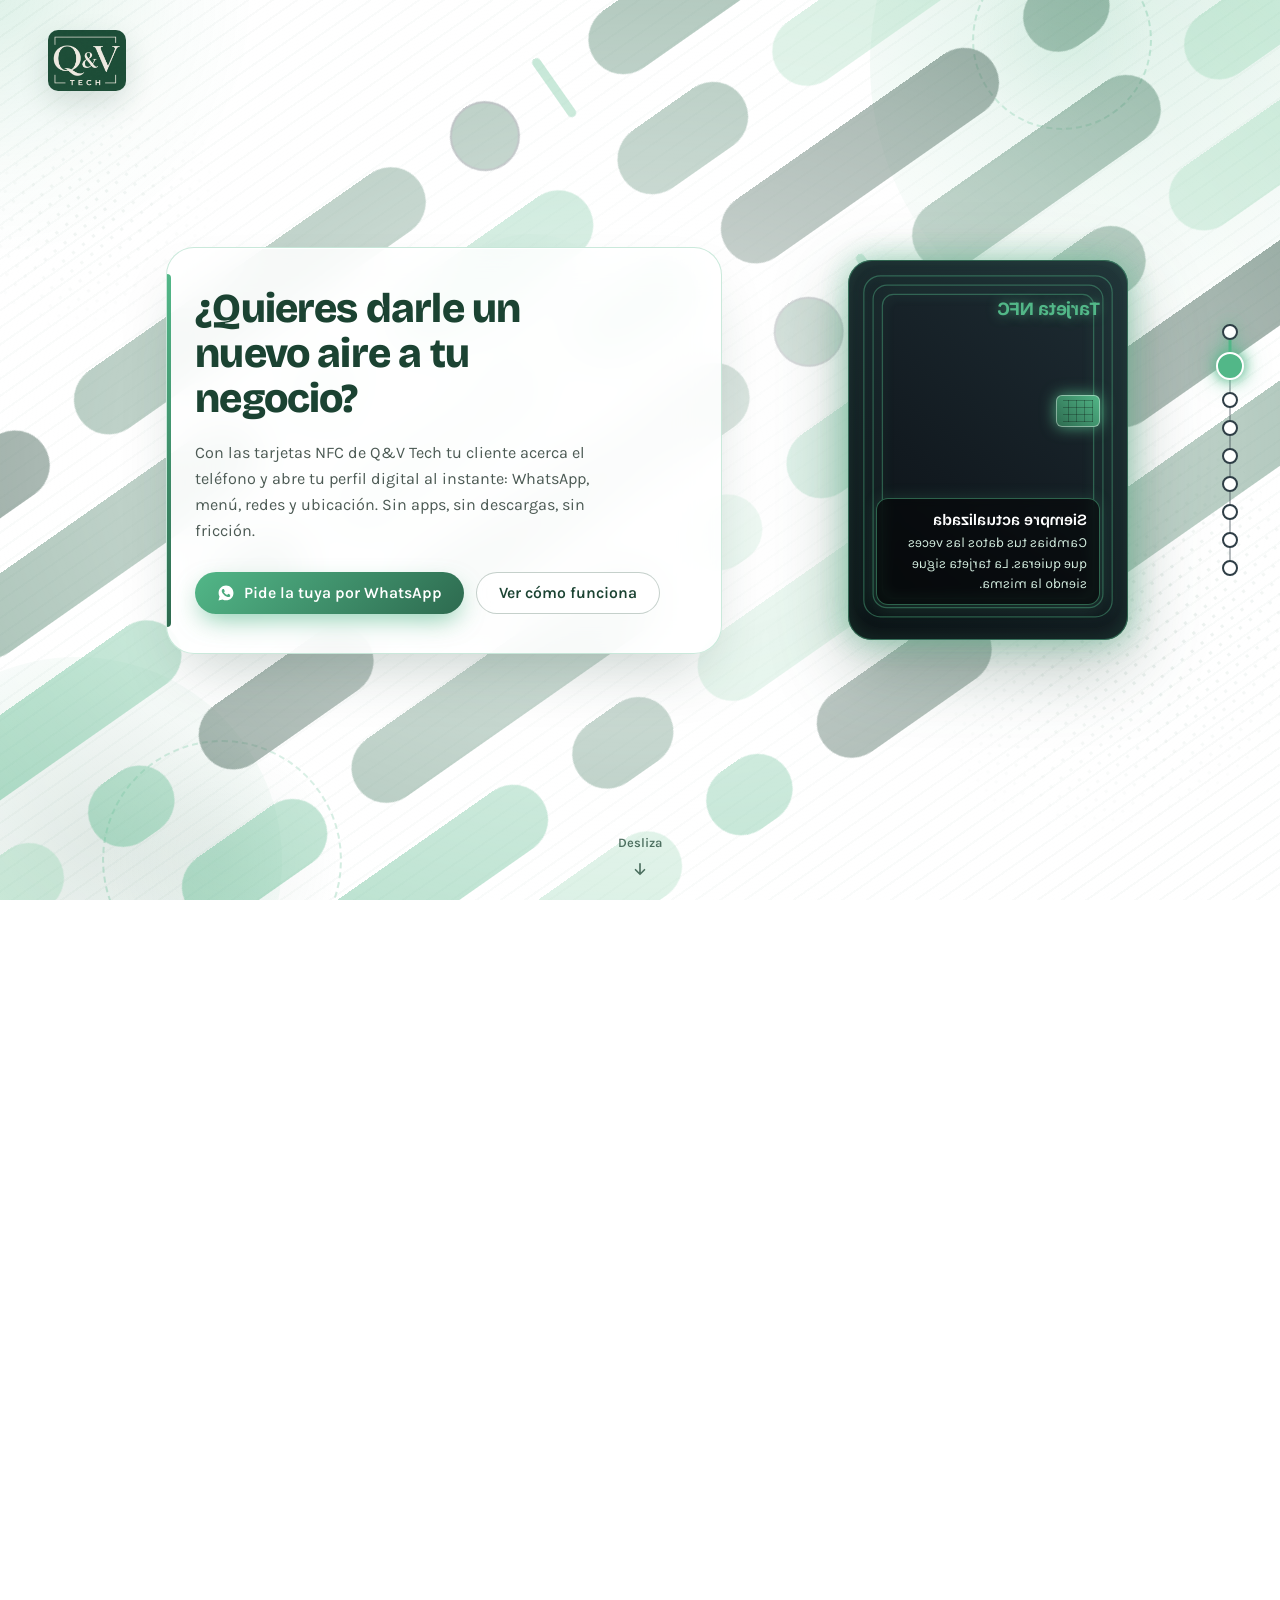
==== index.html @ 26df2a77 "Fix image source casing for social media icons" ====
<!DOCTYPE html>
<html lang="es-CL">
<head>
<meta charset="UTF-8">
<meta name="viewport" content="width=device-width, initial-scale=1, viewport-fit=cover">
<title>Q&V Tech — Tarjetas NFC para tu negocio</title>
<meta name="description" content="Tarjetas NFC inteligentes de Q&V Tech: tu cliente acerca el teléfono y abre tu perfil digital con WhatsApp, menú, redes y ubicación. Sin apps, sin reimprimir.">
<meta name="theme-color" content="#ffffff">
<link rel="icon" href="logo.jpg">
<link rel="apple-touch-icon" href="logo.jpg">
<meta property="og:type" content="website">
<meta property="og:title" content="Q&V Tech — Tarjetas NFC para tu negocio">
<meta property="og:description" content="Un toque y tu cliente ve todo tu negocio: WhatsApp, menú, redes y ubicación.">
<meta property="og:image" content="logo.jpg">
<meta property="og:locale" content="es_CL">

<link rel="preconnect" href="https://fonts.googleapis.com">
<link rel="preconnect" href="https://fonts.gstatic.com" crossorigin>
<link href="https://fonts.googleapis.com/css2?family=Bricolage+Grotesque:opsz,wght@12..96,500;12..96,600;12..96,700;12..96,800&family=Karla:wght@300;400;500;600;700&display=swap" rel="stylesheet">

<style>
:root{
  --white:#ffffff;
  --green-dark:#1b4332;
  --green-mid:#2d6a4f;
  --green-bright:#52b788;
  --green-soft:#95d5b2;
  --green-glow:rgba(82,183,136,.55);
  --slate:#2f3e46;
  --ink:#16211d;
  --muted:#4c5a54;
  --line:rgba(27,67,50,.13);

  --display:'Bricolage Grotesque', ui-sans-serif, system-ui, sans-serif;
  --body:'Karla', ui-sans-serif, system-ui, -apple-system, sans-serif;

  --ease:cubic-bezier(.65,0,.35,1);
  --dur:.9s;
}

*{margin:0;padding:0;box-sizing:border-box;}

html,body{
  height:100%;
  overflow:hidden;
  background:var(--white);
  color:var(--ink);
  font-family:var(--body);
  font-size:17px;
  line-height:1.6;
  -webkit-font-smoothing:antialiased;
  -webkit-text-size-adjust:100%;
}

h1,h2,h3{font-family:var(--display);letter-spacing:-.02em;line-height:1.1;font-weight:700;}
::selection{background:var(--green-bright);color:#fff;}
a{color:inherit;text-decoration:none;}
button{font:inherit;color:inherit;border:none;background:none;cursor:pointer;}
:focus-visible{outline:2.5px solid var(--green-bright);outline-offset:4px;border-radius:6px;}

@media (prefers-reduced-motion: reduce){
  *{animation-duration:.001ms !important;animation-iteration-count:1 !important;transition-duration:.001ms !important;}
}

/* ==========================================================
   1. FONDO CON TRAZOS DIAGONALES, ORBES Y LUZ DINÁMICA
   ========================================================== */

.bg{
  position:fixed;inset:0;z-index:0;pointer-events:none;overflow:hidden;
  background-color:#ffffff;
  background-image: repeating-linear-gradient(
    -35deg,
    transparent,
    transparent 12px,
    rgba(45,106,79,0.03) 12px,
    rgba(45,106,79,0.03) 14px
  );
}

.cursor-light {
  position: fixed;
  width: 500px;
  height: 500px;
  border-radius: 50%;
  background: radial-gradient(circle, rgba(82,183,136,0.18) 0%, rgba(82,183,136,0.03) 50%, transparent 75%);
  pointer-events: none;
  transform: translate(-50%, -50%);
  z-index: 1;
  transition: width 0.4s, height 0.4s;
  mix-blend-mode: multiply;
}

.orb{position:absolute;border-radius:50%;}
.orb-1{
  width:46vmax;height:46vmax;top:-18vmax;right:-14vmax;
  background:radial-gradient(circle at 38% 38%, rgba(82,183,136,.22), rgba(149,213,178,.08) 60%, transparent 72%);
  animation:orbFloat 26s ease-in-out infinite;
}
.orb-2{
  width:32vmax;height:32vmax;bottom:-13vmax;left:-10vmax;
  background:radial-gradient(circle at 55% 45%, rgba(45,106,79,.16), rgba(82,183,136,.06) 58%, transparent 74%);
  animation:orbFloat 34s ease-in-out infinite reverse;
}
.orb-3{
  width:15vmax;height:15vmax;top:26%;left:34%;
  background:radial-gradient(circle at 42% 40%, rgba(82,183,136,.18), transparent 70%);
  animation:orbFloat 21s ease-in-out infinite;
}
@keyframes orbFloat{
  0%,100%{transform:translate3d(0,0,0) scale(1);}
  50%{transform:translate3d(-3vmax,3vmax,0) scale(1.08);}
}

.decor-circle {
  position: absolute;
  border-radius: 50%;
  border: 2px dashed rgba(82, 183, 136, 0.3);
  pointer-events: none;
  z-index: 0;
  animation: spinSlow 40s linear infinite;
}
@keyframes spinSlow {
  from { transform: rotate(0deg); }
  to { transform: rotate(360deg); }
}
.decor-circle-top {
  width: 180px; height: 180px; top: -50px; right: 10%;
  background: radial-gradient(circle, rgba(82,183,136,0.1) 0%, transparent 70%);
}
.decor-circle-bottom {
  width: 240px; height: 240px; bottom: -80px; left: 8%;
  background: radial-gradient(circle, rgba(45,106,79,0.08) 0%, transparent 70%);
  animation-direction: reverse;
  animation-duration: 50s;
}

.halftone{
  position:absolute;
  background-image:radial-gradient(rgba(45,106,79,.25) 1.6px, transparent 1.7px);
  background-size:13px 13px;
  animation:dotDrift 18s linear infinite;
}
.ht-1{
  width:34vmax;height:30vmax;right:-4vmax;bottom:6vh;
  transform:rotate(-40deg);
  -webkit-mask-image:radial-gradient(ellipse at 60% 50%, #000 15%, transparent 68%);
  mask-image:radial-gradient(ellipse at 60% 50%, #000 15%, transparent 68%);
  opacity:.45;
}
.ht-2{
  width:22vmax;height:20vmax;left:-3vmax;top:8vh;
  transform:rotate(-40deg);
  -webkit-mask-image:radial-gradient(ellipse at 45% 50%, #000 10%, transparent 64%);
  mask-image:radial-gradient(ellipse at 45% 50%, #000 10%, transparent 64%);
  opacity:.35;
}
@keyframes dotDrift{
  0%{background-position:0 0;}
  100%{background-position:52px 52px;}
}

.streaks{
  position:absolute;
  width:260%;height:260%;
  left:-80%;top:-80%;
  transform:rotate(-35deg);
  display:flex;flex-direction:column;justify-content:center;
  gap:3.5vmax;
}
.track{display:flex;align-items:center;gap:3.5vmax;width:max-content;will-change:transform;}
.track i{
  display:block;
  height:5.5vmax;
  min-height:42px;
  border-radius:999px;
  flex:none;
}

.track i.solid{background:#52b788; opacity:0.45;}
.track i.pale{background:#2d6a4f; opacity:0.45;}
.track i.line{background:#95d5b2; opacity:0.4;}
.track i.dark{background:#1b4332; opacity:0.5;}
.track i.dot{
  height:5.5vmax;min-height:42px;
  width:5.5vmax;min-width:42px;
  border-radius:50%;
  background:#2d6a4f;
  opacity:0.45;
}

.t1{animation:slide 38s linear infinite;}
.t2{animation:slide 50s linear infinite;}
.t3{animation:slide 32s linear infinite;}
.t4{animation:slide 58s linear infinite;}
.t5{animation:slide 42s linear infinite;}
.t6{animation:slide 48s linear infinite;}
.t7{animation:slide 34s linear infinite;}
@keyframes slide{
  from{transform:translate3d(0,0,0);}
  to{transform:translate3d(-50%,0,0);}
}

.bg-veil{
  position:fixed;inset:0;z-index:0;pointer-events:none;
  background:radial-gradient(ellipse at 50% 50%, rgba(255,255,255,.7) 0%, rgba(255,255,255,.3) 60%, rgba(255,255,255,0) 100%);
}

/* ==========================================================
   2. ESTRUCTURA DE SECCIONES Y ANIMACIONES DE ENTRADA
   ========================================================== */

.sections-wrap{
  position:relative;z-index:2;width:100%;
  transition:transform var(--dur) var(--ease);
  will-change:transform;
}

.section{
  height:100vh;height:100dvh;width:100%;
  position:relative;overflow:hidden;
  display:flex;align-items:center;justify-content:center;
  background:transparent;
}

@keyframes bounceIn {
  0% { opacity: 0; transform: scale(0.3) translateY(40px); }
  55% { opacity: 1; transform: scale(1.05) translateY(-12px); }
  75% { transform: scale(0.96) translateY(6px); }
  90% { transform: scale(1.02) translateY(-3px); }
  100% { opacity: 1; transform: scale(1) translateY(0); }
}

.reveal > *{
  opacity:0;
  transform:scale(0.3) translateY(40px);
}
.section.is-active .reveal > *{
  animation: bounceIn 0.85s cubic-bezier(0.215, 0.61, 0.355, 1) forwards;
}
.section.is-active .reveal > *:nth-child(1){animation-delay:.15s;}
.section.is-active .reveal > *:nth-child(2){animation-delay:.25s;}
.section.is-active .reveal > *:nth-child(3){animation-delay:.35s;}
.section.is-active .reveal > *:nth-child(4){animation-delay:.45s;}

.stagger > *{
  opacity:0;
  transform:scale(0.3) translateY(40px);
}
.section.is-active .stagger > *{
  animation: bounceIn 0.8s cubic-bezier(0.215, 0.61, 0.355, 1) forwards;
}
.section.is-active .stagger > *:nth-child(1){animation-delay:.22s;}
.section.is-active .stagger > *:nth-child(2){animation-delay:.29s;}
.section.is-active .stagger > *:nth-child(3){animation-delay:.36s;}
.section.is-active .stagger > *:nth-child(4){animation-delay:.43s;}
.section.is-active .stagger > *:nth-child(5){animation-delay:.50s;}
.section.is-active .stagger > *:nth-child(6){animation-delay:.57s;}
.section.is-active .stagger > *:nth-child(7){animation-delay:.64s;}
.section.is-active .stagger > *:nth-child(8){animation-delay:.71s;}

@keyframes subtleBounceLoop {
  0%, 100% { transform: translateY(0); }
  50% { transform: translateY(-7px); }
}

.section.is-active .stagger > .card,
.section.is-active .stagger > .pill {
  animation: bounceIn 0.8s cubic-bezier(0.215, 0.61, 0.355, 1) forwards, subtleBounceLoop 2.5s ease-in-out infinite;
}
.section.is-active .stagger > *:nth-child(1){ animation-delay: .22s, 0.8s; }
.section.is-active .stagger > *:nth-child(2){ animation-delay: .29s, 1.0s; }
.section.is-active .stagger > *:nth-child(3){ animation-delay: .36s, 1.2s; }
.section.is-active .stagger > *:nth-child(4){ animation-delay: .43s, 1.4s; }
.section.is-active .stagger > *:nth-child(5){ animation-delay: .50s, 1.6s; }
.section.is-active .stagger > *:nth-child(6){ animation-delay: .57s, 1.8s; }

/* ==========================================================
   3. NAVEGACIÓN LATERAL (LÍNEA DE NEÓN Y DOTS)
   ========================================================== */

.dots{
  position:fixed;right:30px;top:50%;
  transform:translateY(-50%);
  z-index:80;
  display:flex;flex-direction:column;align-items:center;
  gap:12px;padding:0 6px;
}
.dots::before{
  content:'';position:absolute;top:0;bottom:0;left:50%;
  width:2px;transform:translateX(-50%);
  background:var(--slate);opacity:.35;z-index:-1;
}

.neon-line-fill {
  position: absolute;
  top: 0;
  left: 50%;
  width: 3px;
  transform: translateX(-50%);
  background: var(--green-bright);
  box-shadow: 0 0 12px var(--green-bright), 0 0 22px var(--green-bright);
  z-index: 0;
  transition: height var(--dur) cubic-bezier(0.25, 1, 0.5, 1);
  border-radius: 4px;
}

.dot{
  position:relative;
  width:16px;height:16px;border-radius:50%;
  background:#fff;border:2px solid var(--slate);
  transition:transform .35s var(--ease), border-color .35s var(--ease), background-color .35s var(--ease), width .35s var(--ease), height .35s var(--ease), box-shadow .35s var(--ease);
  z-index: 2;
}

.dot.is-current {
  width: 28px;
  height: 28px;
  background: var(--green-bright);
  border-color: #ffffff;
  box-shadow: 0 0 14px var(--green-bright), 0 0 26px var(--green-glow);
}

.dot.decor{
  cursor:default;pointer-events:none;
}
.dot.nav-dot:hover{transform:scale(1.18);border-color:var(--green-mid);}

.dot.nav-dot::after{
  content:attr(data-label);
  position:absolute;right:26px;top:50%;
  transform:translateY(-50%) translateX(6px);
  background:var(--green-dark);color:#fff;
  font-size:.76rem;font-weight:600;line-height:1;
  white-space:nowrap;padding:7px 11px;border-radius:999px;
  opacity:0;pointer-events:none;
  box-shadow: 0 8px 20px rgba(27,67,50,0.3);
  transition:opacity .25s var(--ease), transform .25s var(--ease);
}
.dot.nav-dot:hover::after,.dot.nav-dot:focus-visible::after{opacity:1;transform:translateY(-50%) translateX(0);}

@media (max-width:720px){
  .dots{right:10px;gap:9px;}
  .dot{width:16px;height:16px;}
  .dot.is-current { width: 24px; height: 24px; }
  .dot.nav-dot::after{display:none;}
}

/* ==========================================================
   4. ELEMENTO CENTRAL FLOTANTE (GENIE / WIDGET)
   ========================================================== */

.genie{
  position:fixed;
  z-index:70;
  background:#1b4332;
  display:flex;align-items:center;justify-content:center;text-align:center;
  box-shadow:0 20px 50px rgba(27,67,50,.4);
  transform-origin:center center;
  transition:
    left 0.6s cubic-bezier(0.25, 1, 0.5, 1),
    top 0.9s cubic-bezier(0.25, 1, 0.5, 1),
    bottom 0.9s cubic-bezier(0.25, 1, 0.5, 1),
    width 0.9s cubic-bezier(0.25, 1, 0.5, 1),
    height 0.9s cubic-bezier(0.25, 1, 0.5, 1),
    border-radius 0.9s cubic-bezier(0.25, 1, 0.5, 1),
    padding 0.9s cubic-bezier(0.25, 1, 0.5, 1),
    transform 0.6s cubic-bezier(0.25, 1, 0.5, 1),
    background-color .45s var(--ease),
    box-shadow .45s var(--ease);
}

.genie.is-logo {
  background: transparent !important;
  border: none !important;
  box-shadow: 0 12px 30px rgba(27,67,50,.15) !important;
  width: auto !important;
  height: auto !important;
  border-radius: 12px !important;
  padding: 0 !important;
}
.genie.is-logo img {
  width: 78px !important;
  height: auto !important;
  object-fit: contain;
  border-radius: 10px;
  display: block;
  transition: transform 0.3s cubic-bezier(0.2, 0.8, 0.2, 1);
}
.genie.is-logo:hover img {
  transform: scale(1.08) rotate(3deg);
}

.genie img{width:74%;height:74%;object-fit:contain;border-radius:14px;}
.genie-fallback{font-family:var(--display);font-weight:800;color:#fff;font-size:1.35rem;letter-spacing:.4px;}

.genie.ask{
  background:linear-gradient(135deg, #1b4332 0%, #2d6a4f 100%);
  border: 1.5px solid rgba(82, 183, 136, 0.5);
  border-radius:36px 36px 36px 10px;
  padding:18px 26px 18px 22px;
  gap:13px;
  box-shadow: 0 15px 35px rgba(27,67,50,0.35);
  left: 30px !important;
  transform: translateY(-50%) !important;
}

.genie.ask:hover {
  left: 50% !important;
  transform: translateY(-50%) translateX(-50%) !important;
}

.genie .q-mark{
  width:30px;height:30px;border-radius:50%;flex:none;
  background:var(--green-bright);color:#08301f;
  font-family:var(--display);font-weight:800;font-size:1.05rem;
  display:grid;place-items:center;line-height:1;
  box-shadow: 0 0 10px rgba(82,183,136,0.6);
}
.genie-text{
  font-family:var(--display);
  color:#ffffff;
  font-size:1.05rem;font-weight:600;line-height:1.25;
  text-align:left;
  white-space:nowrap;
  text-shadow: 0 1px 3px rgba(0,0,0,0.4);
}

/* Sección de Cierre / Contacto fija abajo al centro */
.genie.contact{
  background:linear-gradient(135deg, #1b4332 0%, #2d6a4f 100%);
  border: 1.5px solid rgba(82, 183, 136, 0.5);
  border-radius:36px;
  padding:18px 26px 18px 22px;
  gap:13px;
  box-shadow: 0 15px 35px rgba(27,67,50,0.35);
  cursor:pointer;
  left: 50% !important;
  top: auto !important;
  bottom: 46px !important;
  transform: translateX(-50%) !important;
}

.genie.contact.reveal-wa{
  background:linear-gradient(135deg, #52b788 0%, #2d6a4f 100%);
  box-shadow:0 20px 50px rgba(82,183,136,.55);
  border-radius:36px;
  left: 50% !important;
  top: auto !important;
  bottom: 46px !important;
  transform: translateX(-50%) !important;
  animation: none;
}

.genie.aladdin-travel {
  animation: genieAladdinFlight 0.9s cubic-bezier(0.25, 1, 0.5, 1) forwards !important;
}
@keyframes genieAladdinFlight {
  0%   { transform: scale(1, 1); }
  30%  { transform: scale(0.35, 2.4); border-radius: 50px; }
  70%  { transform: scale(1.6, 0.6); border-radius: 40px; }
  100% { transform: scale(1, 1); }
}

.genie-wa{
  display:flex;align-items:center;justify-content:center;gap:10px;
  color:#fff;font-weight:700;font-size:1.02rem;white-space:nowrap;
  font-family:var(--body);
  text-shadow: 0 1px 2px rgba(0,0,0,0.3);
}
.genie-wa svg{width:22px;height:22px;flex:none;animation: pulseIcon 2s infinite;}
@keyframes pulseIcon {
  0%, 100% { transform: scale(1); }
  50% { transform: scale(1.15); }
}

@media (max-width:900px){
  .genie.ask{padding:13px 18px 13px 15px;gap:9px;border-radius:26px 26px 26px 8px; left: 15px !important;}
  .genie.ask:hover { left: 50% !important; }
  .genie.contact { bottom: 24px !important; padding: 13px 18px; }
  .genie.contact.reveal-wa { bottom: 24px !important; }
  .genie .q-mark{width:24px;height:24px;font-size:.9rem;}
  .genie-text{font-size:.9rem;}
  .genie.is-logo img { width: 64px !important; }
}

/* ==========================================================
   5. SECCIÓN 0 — HERO
   ========================================================== */

.hero{
  width:100%;height:100%;
  display:grid;grid-template-columns:1.1fr .9fr;
  align-items:center;gap:3vw;
  padding:0 5vw 0 clamp(6vw,13vw,210px);
}
.slogan-box{
  position:relative;
  background:rgba(255,255,255,0.85);
  backdrop-filter:blur(20px);
  -webkit-backdrop-filter:blur(20px);
  border:1px solid rgba(82, 183, 136, 0.3);
  border-radius:28px;
  padding:clamp(1.8rem,3vw,2.8rem) clamp(1.4rem,2.2vw,2.4rem);
  box-shadow:0 30px 60px -20px rgba(27, 67, 50, 0.25), inset 0 1px 0 rgba(255, 255, 255, 0.9);
  overflow:hidden;
}
.slogan-box::before{
  content:'';position:absolute;left:0;top:26px;bottom:26px;width:4px;
  border-radius:0 4px 4px 0;
  background:linear-gradient(var(--green-bright),var(--green-mid));
}
.slogan-box h1{font-size:clamp(1.8rem,3.2vw,2.8rem);font-weight:800;color:var(--green-dark);max-width:16ch;}
.slogan-box p{margin-top:1.1rem;font-size:clamp(0.95rem,1.15vw,1.05rem);color:var(--muted);max-width:40ch;}
.hero-actions{display:flex;flex-wrap:wrap;gap:12px;margin-top:1.7rem;}

.btn{
  display:inline-flex;align-items:center;justify-content:center;gap:9px;
  padding:12px 22px;border-radius:999px;
  font-weight:600;font-size:.93rem;line-height:1;
  transition:transform .25s var(--ease), background-color .25s, color .25s, border-color .25s, box-shadow .3s;
}
.btn svg{width:18px;height:18px;flex:none;}

.btn-primary{
  background:linear-gradient(135deg, #52b788 0%, #2d6a4f 100%);
  color:#ffffff;
  box-shadow:0 10px 25px -5px rgba(82,183,136,0.65);
}
.btn-primary:hover{
  background:linear-gradient(135deg, #61c99a 0%, #3a865f 100%);
  transform:translateY(-3px) scale(1.02);
  box-shadow:0 18px 35px -5px rgba(82,183,136,0.85);
}

.btn-ghost{
  border:1.5px solid rgba(27,67,50,0.25);
  color:var(--green-dark);
  background:rgba(255,255,255,0.7);
  backdrop-filter:blur(8px);
}
.btn-ghost:hover{
  border-color:var(--green-bright);
  color:var(--green-mid);
  background:rgba(255,255,255,0.95);
  transform:translateY(-2px);
}

.hero-right{display:flex;align-items:center;justify-content:center;perspective:1500px;}

.card3d{
  position:relative;width:280px;height:380px;
  transform-style:preserve-3d;
  animation:cardSpin 15s linear infinite;
  filter: drop-shadow(0 25px 35px rgba(27,67,50,0.3));
}
.card3d:hover,.card3d:focus-within{animation-play-state:paused;}
@keyframes cardSpin{
  0%{transform:rotateY(0deg) rotateX(6deg);}
  25%{transform:rotateY(90deg) rotateX(0deg);}
  50%{transform:rotateY(180deg) rotateX(-6deg);}
  75%{transform:rotateY(270deg) rotateX(0deg);}
  100%{transform:rotateY(360deg) rotateX(6deg);}
}

.face{
  position:absolute;inset:0;border-radius:24px;
  background:linear-gradient(145deg, #1f2e35 0%, #121a20 60%, #0a0f13 100%);
  border:1.5px solid rgba(82,183,136,0.5);
  box-shadow:0 0 30px rgba(82,183,136,0.3), inset 0 0 25px rgba(82,183,136,0.2);
  padding:2rem 1.6rem;
  display:flex;flex-direction:column;justify-content:space-between;
  backface-visibility:visible !important;
  -webkit-backface-visibility:visible !important;
  overflow:hidden;
}

.face.front{transform:rotateY(0deg);}
.face.back{transform:rotateY(180deg);}

.face .coil{position:absolute;inset:0;opacity:.45;pointer-events:none;}
.face .coil rect{fill:none;stroke:var(--green-bright);stroke-width:1.3;filter: drop-shadow(0 0 6px var(--green-bright));}

.card-head{position:relative;z-index:2;display:flex;align-items:center;gap:10px;}
.card-logo{
  width:38px;height:38px;border-radius:10px;flex:none;overflow:hidden;
  background:#1d272c;border:1px solid rgba(82,183,136,.45);display:grid;place-items:center;
}
.card-logo img{width:100%;height:100%;object-fit:cover;}
.card-logo span{font-family:var(--display);font-weight:800;font-size:.7rem;color:var(--green-bright);}
.card-brand{font-family:var(--display);font-weight:700;font-size:1.1rem;color:var(--green-bright);letter-spacing:-.01em;text-shadow: 0 0 12px rgba(82,183,136,0.7);}

.chip{
  position:relative;z-index:2;width:44px;height:32px;border-radius:6px;
  background:linear-gradient(135deg,var(--green-bright),var(--green-mid));
  box-shadow:0 0 15px rgba(82,183,136,0.85), inset 0 0 0 1px rgba(255,255,255,0.4);
  margin:auto 0;
  animation: chipPulse 3s ease-in-out infinite;
}
@keyframes chipPulse {
  0%, 100% { filter: brightness(1); }
  50% { filter: brightness(1.25); box-shadow: 0 0 20px rgba(82,183,136,1), inset 0 0 0 1px rgba(255,255,255,0.6); }
}
.chip::after{
  content:'';position:absolute;inset:5px 7px;
  background:
    linear-gradient(to right, rgba(0,0,0,.25) 1px, transparent 1px) 0 0/8px 100%,
    linear-gradient(to bottom, rgba(0,0,0,.25) 1px, transparent 1px) 0 0/100% 7px;
}

.card-tap{
  position:relative;z-index:2;color:#cfe8db;font-size:.82rem;line-height:1.45;
  background:rgba(0,0,0,0.5);padding:10px 12px;border-radius:12px;
  border:1px solid rgba(82,183,136,0.5);
  box-shadow: 0 0 15px rgba(82,183,136,0.2);
  backdrop-filter: blur(5px);
}
.card-tap strong{display:block;color:#fff;font-family:var(--display);font-size:.92rem;margin-bottom:2px;font-weight:600;}

/* ==========================================================
   6. SECCIONES DE CONTENIDO
   ========================================================== */

.content{
  width:100%;max-width:1140px;
  padding:0 6vw 0 clamp(6vw,13vw,200px);
  text-align:center;
}
.content h2{
  font-size:clamp(1.5rem,2.7vw,2.3rem);
  color:var(--green-dark);font-weight:700;
  max-width:24ch;margin:0 auto .7rem;
}
.content .sub{margin:0 auto 1.8rem;max-width:52ch;color:var(--muted);font-size:.98rem;}

.grid{display:grid;grid-template-columns:repeat(auto-fit,minmax(220px,1fr));gap:1.2rem;}

.card{
  position:relative;
  background:rgba(255,255,255,0.9);
  backdrop-filter:blur(16px);
  -webkit-backdrop-filter:blur(16px);
  border:1px solid rgba(82, 183, 136, 0.15);
  border-radius:20px;
  padding:1.6rem 1.4rem;
  text-align:left;
  box-shadow:0 15px 35px -15px rgba(27, 67, 50, 0.15);
  transition:transform 0.4s cubic-bezier(0.2, 0.8, 0.2, 1), box-shadow 0.4s cubic-bezier(0.2, 0.8, 0.2, 1), border-color 0.4s;
  overflow: hidden;
}
.card::after {
  content: '';
  position: absolute;
  top: 0; left: 0; width: 100%; height: 3px;
  background: linear-gradient(90deg, transparent, var(--green-bright), transparent);
  opacity: 0;
  transition: opacity 0.3s;
}
.card:hover{
  transform:translateY(-8px) scale(1.02);
  border-color:rgba(82,183,136,0.6);
  box-shadow:0 30px 60px -20px rgba(45, 106, 79, 0.32);
}
.card:hover::after {
  opacity: 1;
}
.card h3{color:var(--green-mid);font-size:1.04rem;margin-bottom:.5rem;font-weight:600;}
.card p{font-size:.92rem;color:var(--muted);line-height:1.5;}
.card .ico{
  width:42px;height:42px;border-radius:12px;background:rgba(82,183,136,0.15);
  display:grid;place-items:center;margin-bottom:.9rem;
  transition: background 0.3s, transform 0.3s;
}
.card:hover .ico {
  background: var(--green-bright);
  transform: scale(1.1) rotate(5deg);
}
.card:hover .ico svg {
  stroke: #fff;
}
.card .ico svg{width:20px;height:20px;stroke:var(--green-mid);fill:none;stroke-width:2;stroke-linecap:round;stroke-linejoin:round;transition: stroke 0.3s;}

.pills{
  display:flex;flex-wrap:wrap;justify-content:flex-start;gap:.65rem;max-width:960px;margin:0 auto;
}
.pill{
  display:flex;align-items:center;gap:.55rem;
  background:rgba(255,255,255,0.95);
  border:1px solid rgba(82, 183, 136, 0.25);
  border-radius:999px;
  padding:.55rem 1.1rem;
  font-size:.88rem;font-weight:600;color:var(--green-dark);
  box-shadow:0 8px 20px -10px rgba(27, 67, 50, 0.15);
  transition:all 0.35s cubic-bezier(0.2, 0.8, 0.2, 1);
}
.pill:hover{
  background: var(--green-dark);
  color: #ffffff;
  border-color: var(--green-dark);
  transform: translateY(-4px) scale(1.06);
  box-shadow: 0 12px 25px -8px rgba(27,67,50,0.4);
}
.pill:hover .pill-icon-wrap {
  background: rgba(255, 255, 255, 0.25);
}

.pill-icon-wrap {
  width: 24px;
  height: 24px;
  border-radius: 50%;
  background: rgba(82, 183, 136, 0.15);
  display: flex;
  align-items: center;
  justify-content: center;
  flex: none;
  overflow: hidden;
  transition: background 0.3s ease;
}
.pill-icon-wrap img {
  width: 14px;
  height: 14px;
  object-fit: contain;
}
.pill-icon-wrap img:not([src]), .pill-icon-wrap img[src=""] {
  display: none;
}
.pill-fallback-dot {
  width: 8px;
  height: 8px;
  border-radius: 50%;
  background: var(--green-mid);
  display: none;
}
.pill-icon-wrap img:not([src]) ~ .pill-fallback-dot,
.pill-icon-wrap img[src=""] ~ .pill-fallback-dot {
  display: block;
}

/* ==========================================================
   7. SECCIÓN DE CIERRE
   ========================================================== */

.closing{
  width:100%;height:100%;
  display:flex;flex-direction:column;align-items:center;justify-content:center;
  text-align:center;padding:0 8vw;
}
.closing h2{color:var(--green-dark);font-size:clamp(1.7rem,3.4vw,2.8rem);font-weight:800;max-width:19ch;line-height:1.18;}
.closing p{margin-top:1.1rem;color:var(--muted);max-width:44ch;}
.closing .hero-actions{justify-content:center;margin-top:1.9rem;}
.closing small{display:block;margin-top:1.5rem;color:#7d8d86;font-size:.82rem;}

.scroll-hint{
  position:fixed;left:50%;bottom:22px;transform:translateX(-50%);
  z-index:60;display:flex;flex-direction:column;align-items:center;gap:6px;
  color:var(--green-dark);font-size:.76rem;font-weight:600;
  opacity:.75;transition:opacity .4s var(--ease);pointer-events:none;
}
.scroll-hint.hide{opacity:0;}
.scroll-hint svg{width:18px;height:18px;animation:hintBounce 1.9s ease-in-out infinite;}
@keyframes hintBounce{0%,100%{transform:translateY(0);}50%{transform:translateY(6px);}}
@media (max-width:720px){.scroll-hint{bottom:14px;font-size:.72rem;}}

/* ==========================================================
   8. ADAPTACIÓN RESPONSIVE PARA TELÉFONOS (MÓVIL)
   ========================================================== */
@media (max-width: 980px) {
  html, body {
    height: auto !important;
    overflow-y: auto !important;
    overflow-x: hidden !important;
    scroll-behavior: smooth;
  }
  .sections-wrap {
    transform: none !important;
    display: flex;
    flex-direction: column;
    gap: 40px;
    padding: 20px 16px;
  }
  .section {
    height: auto !important;
    min-height: auto !important;
    padding: 20px 0;
    overflow: visible !important;
  }
  .reveal > *, .stagger > * {
    opacity: 1 !important;
    transform: none !important;
  }
  .hero {
    grid-template-columns: 1fr;
    gap: 2rem;
    padding: 10px 0;
    height: auto;
  }
  .hero-right {
    order: -1;
    margin-bottom: 10px;
  }
  .card3d {
    width: 220px;
    height: 300px;
    margin: 0 auto;
  }
  .dots, .scroll-hint, .cursor-light {
    display: none !important;
  }
  .genie {
    position: static !important;
    margin: 20px auto 0 !important;
    transform: none !important;
    width: 100% !important;
    max-width: 320px;
    border-radius: 20px !important;
    padding: 16px !important;
    box-shadow: 0 10px 25px rgba(27,67,50,0.15) !important;
  }
  .genie.is-logo {
    display: flex !important;
    justify-content: center;
    background: rgba(255,255,255,0.85) !important;
    border: 1.5px solid rgba(82,183,136,0.3) !important;
  }
  .genie.is-logo img {
    width: 50px !important;
  }
  .content {
    padding: 0 !important;
    height: auto;
  }
  .closing {
    padding: 20px 0;
    height: auto;
  }
}
</style>
</head>
<body>

<div class="bg" aria-hidden="true">
  <div class="cursor-light" id="cursorLight"></div>
  <span class="orb orb-1"></span>
  <span class="orb orb-2"></span>
  <span class="orb orb-3"></span>
  <span class="decor-circle decor-circle-top"></span>
  <span class="decor-circle decor-circle-bottom"></span>
  <span class="halftone ht-1"></span>
  <span class="halftone ht-2"></span>
  <div class="streaks" id="streaks"></div>
</div>
<div class="bg-veil" aria-hidden="true"></div>

<!-- Barra de navegación lateral -->
<nav class="dots" id="dots" aria-label="Navegación entre secciones">
  <div class="neon-line-fill" id="neonLineFill" aria-hidden="true"></div>
  <div class="dot decor" aria-hidden="true"></div>
  <button class="dot nav-dot" data-index="0" data-label="Inicio" aria-label="Ir a Inicio"></button>
  <button class="dot nav-dot" data-index="1" data-label="¿Por qué pasarme a NFC?" aria-label="Ir a ¿Por qué pasarme a NFC?"></button>
  <button class="dot nav-dot" data-index="2" data-label="¿Cómo funciona?" aria-label="Ir a ¿Cómo funciona?"></button>
  <button class="dot nav-dot" data-index="3" data-label="¿Qué incluye mi perfil?" aria-label="Ir a ¿Qué incluye mi perfil?"></button>
  <button class="dot nav-dot" data-index="4" data-label="Tus canales" aria-label="Ir a Tus canales"></button>
  <button class="dot nav-dot" data-index="5" data-label="Preguntas frecuentes" aria-label="Ir a Preguntas frecuentes"></button>
  <button class="dot nav-dot" data-index="6" data-label="Contáctanos" aria-label="Ir a Contáctanos"></button>
  <div class="dot decor" aria-hidden="true"></div>
</nav>

<!-- Elemento central / Widget interactivo -->
<div class="genie is-logo" id="genie" aria-live="polite">
  <img src="logo.jpg" alt="Q&V Tech" onerror="this.replaceWith(Object.assign(document.createElement('span'),{textContent:'Q&V',className:'genie-fallback'}))">
</div>

<div class="sections-wrap" id="wrap">

  <!-- ============ PUNTO 0 · INICIO ============ -->
  <section class="section is-active" id="sec-0">
    <div class="hero">
      <div class="reveal">
        <div class="slogan-box">
          <h1>¿Quieres darle un nuevo aire a tu negocio?</h1>
          <p>Con las tarjetas NFC de Q&amp;V Tech tu cliente acerca el teléfono y abre tu perfil digital al instante: WhatsApp, menú, redes y ubicación. Sin apps, sin descargas, sin fricción.</p>
          <div class="hero-actions">
            <a class="btn btn-primary" href="https://wa.me/56965282117?text=Hola%20Q%26V%20Tech%2C%20quiero%20una%20tarjeta%20NFC%20para%20mi%20negocio" target="_blank" rel="noopener">
              <svg viewBox="0 0 24 24" fill="currentColor" aria-hidden="true"><path d="M12.04 2C6.58 2 2.13 6.45 2.13 11.91c0 1.75.46 3.39 1.26 4.82L2 22l5.42-1.36a9.9 9.9 0 0 0 4.62 1.14h.01c5.46 0 9.9-4.45 9.9-9.9C21.95 6.45 17.5 2 12.04 2Zm5.8 14.02c-.24.68-1.4 1.3-1.94 1.38-.5.08-1.12.11-1.8-.11-.42-.13-.95-.3-1.64-.6-2.9-1.25-4.8-4.17-4.94-4.37-.14-.2-1.18-1.57-1.18-3 0-1.42.75-2.12 1.02-2.41.27-.29.58-.36.78-.36h.56c.18 0 .42-.07.65.5.24.58.82 2 .89 2.15.07.14.11.31.02.5-.09.19-.14.31-.28.47-.14.16-.29.36-.42.48-.14.13-.28.28-.12.55.16.27.71 1.18 1.53 1.91 1.05.94 1.94 1.24 2.21 1.38.27.14.43.11.59-.07.16-.18.68-.79.86-1.06.18-.27.36-.22.6-.13.24.09 1.53.72 1.79.85.26.13.43.19.5.3.07.11.07.63-.17 1.3Z"/></svg>
              Pide la tuya por WhatsApp
            </a>
            <button class="btn btn-ghost" data-goto="2" id="btnHowItWorks">Ver cómo funciona</button>
          </div>
        </div>
      </div>

      <div class="hero-right">
        <div class="card3d" tabindex="0" aria-label="Tarjeta NFC de Q&amp;V Tech">
          <div class="face front">
            <svg class="coil" viewBox="0 0 300 400" aria-hidden="true">
              <rect x="16" y="16" width="268" height="368" rx="18"/>
              <rect x="26" y="26" width="248" height="348" rx="15"/>
              <rect x="36" y="36" width="228" height="328" rx="12"/>
            </svg>
            <div class="card-head">
              <span class="card-brand">Q&amp;V Tech</span>
            </div>
            <div class="chip"></div>
            <div class="card-tap">
              <strong>Un toque y listo</strong>
              Acerca tu teléfono para ver el perfil digital del negocio.
            </div>
          </div>
          <div class="face back">
            <svg class="coil" viewBox="0 0 300 400" aria-hidden="true">
              <rect x="16" y="16" width="268" height="368" rx="18"/>
              <rect x="26" y="26" width="248" height="348" rx="15"/>
              <rect x="36" y="36" width="228" height="328" rx="12"/>
            </svg>
            <div class="card-head"><span class="card-brand">Tarjeta NFC</span></div>
            <div class="chip"></div>
            <div class="card-tap">
              <strong>Siempre actualizada</strong>
              Cambias tus datos las veces que quieras. La tarjeta sigue siendo la misma.
            </div>
          </div>
        </div>
      </div>
    </div>
  </section>

  <!-- ============ PUNTO 1 · ¿Por qué pasarme a NFC? ============ -->
  <section class="section" id="sec-1">
    <div class="content">
      <div class="reveal">
        <h1 style="color: var(--green-dark);">Porque te diferencia del resto, optimiza la distribución de tu información y minimiza la dependencia de medios de impresión.</h1>
        <p class="sub">El mismo gesto de siempre, con un resultado distinto.</p>
      </div>
      <div class="grid stagger">
        <div class="card">
          <span class="ico"><svg viewBox="0 0 24 24"><path d="m12 3 2.5 5.6 6.1.7-4.5 4.1 1.2 6-5.3-3-5.3 3 1.2-6L3.4 9.3l6.1-.7L12 3Z"/></svg></span>
          <h3>Impacto inmediato</h3>
          <p>Te diferencias de la competencia desde el primer contacto con tu cliente.</p>
        </div>
        <div class="card">
          <span class="ico"><svg viewBox="0 0 24 24"><path d="M20 6 9 17l-5-5"/></svg></span>
          <h3>Cero errores al compartir datos</h3>
          <p>Tu información llega completa y correcta, sin números mal copiados ni nombres mal escritos.</p>
        </div>
        <div class="card">
          <span class="ico"><svg viewBox="0 0 24 24"><path d="M3 6h18"/><path d="M8 6V4h8v2"/><path d="M6 6l1 14h10l1-14"/></svg></span>
          <h3>Menos papel</h3>
          <p>Reemplaza las tarjetas tradicionales por una solución reutilizable que no se moja ni se dobla.</p>
        </div>
      </div>
    </div>
  </section>

  <!-- ============ PUNTO 2 · ¿Cómo funciona? ============ -->
  <section class="section" id="sec-2">
    <div class="content">
      <div class="reveal">
        <h2>Tu cliente acerca el teléfono y su perfil se abre solo.</h2>
        <p class="sub">Tres segundos entre tu tarjeta y su pantalla. Sin instalar nada.</p>
      </div>
      <div class="grid stagger">
        <div class="card">
          <span class="ico"><svg viewBox="0 0 24 24"><rect x="6" y="2" width="12" height="20" rx="3"/><path d="M11 18h2"/></svg></span>
          <h3>Acerca el celular</h3>
          <p>Tu cliente solo toca la tarjeta NFC con su teléfono. No descarga ninguna aplicación ni escribe direcciones.</p>
        </div>
        <div class="card">
          <span class="ico"><svg viewBox="0 0 24 24"><path d="M13 2 4.5 13H11l-1 9 8.5-11H12l1-9Z"/></svg></span>
          <h3>Se abre tu perfil al instante</h3>
          <p>Aparece un aviso en pantalla y, al tocarlo, se abre el perfil digital de tu negocio listo para explorar.</p>
        </div>
        <div class="card">
          <span class="ico"><svg viewBox="0 0 24 24"><path d="M3 17l5-5 4 3 8-8"/><path d="M15 7h5v5"/></svg></span>
          <h3>Beneficio directo</h3>
          <p>Generas contactos sin fricción y actualizas tu información cuando quieras, sin papel ni reimpresiones.</p>
        </div>
      </div>
    </div>
  </section>

  <!-- ============ PUNTO 3 · ¿Qué incluye mi perfil? ============ -->
  <section class="section" id="sec-3">
    <div class="content">
      <div class="reveal">
        <h2>Tu identidad, tus enlaces y todo lo que quieras mostrar.</h2>
        <p class="sub">No es una plantilla genérica: lo armamos con lo que de verdad usas.</p>
      </div>
      <div class="grid stagger">
        <div class="card">
          <span class="ico"><svg viewBox="0 0 24 24"><circle cx="12" cy="12" r="9"/><path d="M12 7v10M7 12h10"/></svg></span>
          <h3>Identidad visual propia</h3>
          <p>Colores, logo y estilo de tu negocio reflejados en cada detalle del perfil.</p>
        </div>
        <div class="card">
          <span class="ico"><svg viewBox="0 0 24 24"><path d="M10 13a5 5 0 0 0 7 0l3-3a5 5 0 0 0-7-7l-1 1"/><path d="M14 11a5 5 0 0 0-7 0l-3 3a5 5 0 0 0 7 7l1-1"/></svg></span>
          <h3>Enlaces directos de contacto</h3>
          <p>WhatsApp, redes sociales, menú y ubicación, todo a un toque de distancia.</p>
        </div>
        <div class="card">
          <span class="ico"><svg viewBox="0 0 24 24"><rect x="4" y="3" width="16" height="18" rx="3"/><path d="M8 8h8M8 12h8M8 16h5"/></svg></span>
          <h3>Funciona en cualquier teléfono</h3>
          <p>Nativo en iPhone y Android con NFC activado. Además, cada tarjeta lleva un código QR de respaldo.</p>
        </div>
      </div>
    </div>
  </section>

  <!-- ============ PUNTO 4 · ¿Y mis redes? ============ -->
  <section class="section" id="sec-4">
    <div class="content" style="max-width: 960px;">
      <div style="text-align: left; margin-bottom: 1rem;">
        <p style="color: var(--green-mid); font-weight: 600; font-size: 0.9rem; margin-bottom: 0.2rem;">En la página digital</p>
        <h2 style="text-align: left; max-width: 100%; font-size: clamp(1.4rem, 2.4vw, 2.1rem);">Todos tus canales, en un solo lugar.</h2>
      </div>
      <div class="pills stagger" style="justify-content: flex-start;">
        <span class="pill"><span class="pill-icon-wrap"><img src="Whatsapp.png" alt="WhatsApp" onerror="this.style.display='none'"><span class="pill-fallback-dot"></span></span>WhatsApp</span>
        <span class="pill"><span class="pill-icon-wrap"><img src="Instagram.png" alt="Instagram" onerror="this.style.display='none'"><span class="pill-fallback-dot"></span></span>Instagram</span>
        <span class="pill"><span class="pill-icon-wrap"><img src="facebook.png" alt="Facebook" onerror="this.style.display='none'"><span class="pill-fallback-dot"></span></span>Facebook</span>
        <span class="pill"><span class="pill-icon-wrap"><img src="Tiktok.png" alt="TikTok" onerror="this.style.display='none'"><span class="pill-fallback-dot"></span></span>TikTok</span>
        <span class="pill"><span class="pill-icon-wrap"><img src="Google_Maps.png" alt="Google Maps" onerror="this.style.display='none'"><span class="pill-fallback-dot"></span></span>Google Maps</span>
        <span class="pill"><span class="pill-icon-wrap"><img src="Pagina_Web.png" alt="Página web" onerror="this.style.display='none'"><span class="pill-fallback-dot"></span></span>Página web</span>
        <span class="pill"><span class="pill-icon-wrap"><img src="Telefono.png" alt="Teléfono" onerror="this.style.display='none'"><span class="pill-fallback-dot"></span></span>Teléfono</span>
        <span class="pill"><span class="pill-icon-wrap"><img src="correo.png" alt="Correo" onerror="this.style.display='none'"><span class="pill-fallback-dot"></span></span>Correo</span>
      </div>
      <div style="margin-top: 1.2rem; text-align: left;">
        <p style="color: var(--muted); font-size: 0.88rem; font-style: italic;">Cada negocio tiene su propia configuración: se muestran solo los canales que ese negocio realmente usa.</p>
      </div>
    </div>
  </section>

  <!-- ============ PUNTO 5 · Preguntas Frecuentes ============ -->
  <section class="section" id="sec-5">
    <div class="content">
      <div class="reveal">
        <h2>Estas son las que más nos preguntan.</h2>
        <p class="sub">Si te queda otra, nos escribes por WhatsApp y te respondemos.</p>
      </div>
      <div class="grid stagger">
        <div class="card">
          <h3>¿Funciona en cualquier teléfono?</h3>
          <p>Sí, en la gran mayoría de iPhone y Android con NFC activado. Por seguridad, cada tarjeta incluye un QR impreso de respaldo.</p>
        </div>
        <div class="card">
          <h3>¿El cliente necesita descargar una app?</h3>
          <p>No. El perfil se abre directamente en el navegador web del teléfono, de forma rápida y sin fricciones.</p>
        </div>
        <div class="card">
          <h3>¿Tiene costos ocultos o mensualidades?</h3>
          <p>No. El valor de tu tarjeta y la configuración de tu perfil digital es transparente desde el primer momento.</p>
        </div>
        <div class="card">
          <h3>¿Hay permanencia obligatoria?</h3>
          <p>Ninguna. Tú tienes el control absoluto para actualizar tus enlaces o sumar nuevas tarjetas cuando lo necesites.</p>
        </div>
        <div class="card">
          <h3>¿Sirve para mi tipo de negocio?</h3>
          <p>¡Totalmente! Se adapta a restaurantes (menús y reservas), profesionales independientes, comercios locales y prestadores de servicios.</p>
        </div>
      </div>
    </div>
  </section>

  <!-- ============ PUNTO 6 · ¿Conversamos? ============ -->
  <section class="section" id="sec-6">
    <div class="closing reveal">
      <h2>¿Te convencimos? Aprovecha y hazte socio junto a nosotros.</h2>
      <p>Cuéntanos el nombre de tu negocio y qué quieres mostrar. Te respondemos con una propuesta y el valor exacto.</p>
      <div class="hero-actions">
        <a class="btn btn-primary" href="https://wa.me/56965282117?text=Hola%20Q%26V%20Tech%2C%20quiero%20una%20tarjeta%20NFC%20para%20mi%20negocio" target="_blank" rel="noopener">
          <svg viewBox="0 0 24 24" fill="currentColor" aria-hidden="true"><path d="M12.04 2C6.58 2 2.13 6.45 2.13 11.91c0 1.75.46 3.39 1.26 4.82L2 22l5.42-1.36a9.9 9.9 0 0 0 4.62 1.14h.01c5.46 0 9.9-4.45 9.9-9.9C21.95 6.45 17.5 2 12.04 2Zm5.8 14.02c-.24.68-1.4 1.3-1.94 1.38-.5.08-1.12.11-1.8-.11-.42-.13-.95-.3-1.64-.6-2.9-1.25-4.8-4.17-4.94-4.37-.14-.2-1.18-1.57-1.18-3 0-1.42.75-2.12 1.02-2.41.27-.29.58-.36.78-.36h.56c.18 0 .42-.07.65.5.24.58.82 2 .89 2.15.07.14.11.31.02.5-.09.19-.14.31-.28.47-.14.16-.29.36-.42.48-.14.13-.28.28-.12.55.16.27.71 1.18 1.53 1.91 1.05.94 1.94 1.24 2.21 1.38.27.14.43.11.59-.07.16-.18.68-.79.86-1.06.18-.27.36-.22.6-.13.24.09 1.53.72 1.79.85.26.13.43.19.5.3.07.11.07.63-.17 1.3Z"/></svg>
          +56 9 6528 2117
        </a>
        <button class="btn btn-ghost" data-goto="0" id="btnBackHome">Volver al inicio</button>
      </div>
      <small>© <span id="year">2026</span> Q&amp;V Tech · Tarjetas NFC para negocios</small>
    </div>
  </section>

</div>

<div class="scroll-hint" id="hint" aria-hidden="true">
  <span>Desliza</span>
  <svg viewBox="0 0 24 24" fill="none" stroke="currentColor" stroke-width="2.2" stroke-linecap="round" stroke-linejoin="round"><path d="M12 5v14M6 13l6 6 6-6"/></svg>
</div>

<script type="application/ld+json">
{"@context":"https://schema.org","@type":"LocalBusiness","name":"Q&V Tech","description":"Tarjetas NFC inteligentes y perfiles digitales para negocios en Chile.","telephone":"+56965282117","areaServed":"CL","logo":"logo.jpg"}
</script>

<script>
/* ---------- fondo: genera los trazos diagonales ---------- */
(function(){
  var host = document.getElementById('streaks');
  var styles = ['solid','pale','line','solid','dark','pale','dot','solid','pale','line'];
  var widths = [28,15,36,10,22,46,13,1,32,18,40,9,26,16,52,12];

  for (var r = 0; r < 7; r++){
    var track = document.createElement('div');
    track.className = 'track t' + (r + 1);

    var half = document.createElement('span');
    half.style.display = 'flex';
    half.style.alignItems = 'center';
    half.style.gap = '3.5vmax';

    for (var i = 0; i < 12; i++){
      var bar = document.createElement('i');
      var kind = styles[(i + r * 3) % styles.length];
      bar.className = kind;
      if (kind !== 'dot'){
        bar.style.width = widths[(i + r * 5) % widths.length] + 'vmin';
      }
      half.appendChild(bar);
    }
    track.appendChild(half);
    track.appendChild(half.cloneNode(true));
    track.style.animationDelay = (-r * 5) + 's';
    host.appendChild(track);
  }
})();

/* ---------- Efecto de luz interactiva que sigue el cursor ---------- */
(function(){
  var light = document.getElementById('cursorLight');
  if(!light) return;
  window.addEventListener('mousemove', function(e){
    light.style.left = e.clientX + 'px';
    light.style.top = e.clientY + 'px';
  }, {passive: true});
})();

/* ---------- navegación + logo estilizado y limpio ---------- */
(function(){
  'use strict';

  var wrap         = document.getElementById('wrap');
  var sections     = document.querySelectorAll('.sections-wrap .section');
  var dots         = Array.prototype.slice.call(document.querySelectorAll('.dot.nav-dot'));
  var neonLineFill = document.getElementById('neonLineFill');
  var genie        = document.getElementById('genie');
  var hint         = document.getElementById('hint');
  var total        = sections.length;

  var current = 0, isAnimating = false, idleSeconds = 0;
  var DUR = 920;
  var reduce = window.matchMedia('(prefers-reduced-motion: reduce)').matches;
  if (reduce) DUR = 80;

  document.getElementById('year').textContent = new Date().getFullYear();

  var LOGO = '<img src="logo.jpg" alt="Q&V Tech" onerror="this.replaceWith(Object.assign(document.createElement(\'span\'),{textContent:\'Q&V\',className:\'genie-fallback\'}))">';

  var preguntas = [
    '',
    '¿Por qué pasarme a NFC?',
    '¿Cómo funciona?',
    '¿Qué incluye mi perfil?',
    '¿Y todas mis redes?',
    'Preguntas frecuentes',
    '¿Conversamos?'
  ];

  var waHTML =
    '<a class="genie-wa" href="https://wa.me/56965282117?text=Hola%20Q%26V%20Tech%2C%20quiero%20una%20tarjeta%20NFC%20para%20mi%20negocio" target="_blank" rel="noopener">' +
      '<svg viewBox="0 0 24 24" fill="#fff" aria-hidden="true"><path d="M12.04 2C6.58 2 2.13 6.45 2.13 11.91c0 1.75.46 3.39 1.26 4.82L2 22l5.42-1.36a9.9 9.9 0 0 0 4.62 1.14h.01c5.46 0 9.9-4.45 9.9-9.9C21.95 6.45 17.5 2 12.04 2Zm5.8 14.02c-.24.68-1.4 1.3-1.94 1.38-.5.08-1.12.11-1.8-.11-.42-.13-.95-.3-1.64-.6-2.9-1.25-4.8-4.17-4.94-4.37-.14-.2-1.18-1.57-1.18-3 0-1.42.75-2.12 1.02-2.41.27-.29.58-.36.78-.36h.56c.18 0 .42-.07.65.5.24.58.82 2 .89 2.15.07.14.11.31.02.5-.09.19-.14.31-.28.47-.14.16-.29.36-.42.48-.14.13-.28.28-.12.55.16.27.71 1.18 1.53 1.91 1.05.94 1.94 1.24 2.21 1.38.27.14.43.11.59-.07.16-.18.68-.79.86-1.06.18-.27.36-.22.6-.13.24.09 1.53.72 1.79.85.26.13.43.19.5.3.07.11.07.63-.17 1.3Z"/></svg>' +
      '<span>+56 9 6528 2117</span>' +
    '</a>';

  function updateGeniePosition(prevIndex, nextIndex){
    if (window.innerWidth <= 980) return;
    genie.classList.remove('reveal-wa');
    genie.classList.toggle('ask', nextIndex > 0 && nextIndex < total - 1);
    genie.classList.toggle('contact', nextIndex === total - 1);
    genie.classList.toggle('is-logo', nextIndex === 0);

    var isCrossingHome = (prevIndex === 0 || nextIndex === 0);
    if (isCrossingHome && !reduce) {
      genie.classList.remove('aladdin-travel');
      void genie.offsetWidth;
      genie.classList.add('aladdin-travel');
      setTimeout(function(){
        genie.classList.remove('aladdin-travel');
      }, DUR);
    }

    if (nextIndex === 0) {
      genie.style.left = '48px';
      genie.style.top = '30px';
      genie.style.bottom = 'auto';
      genie.style.transform = 'none';
      genie.innerHTML = LOGO;
    } else if (nextIndex === total - 1) {
      genie.style.left = '50%';
      genie.style.top = 'auto';
      genie.style.bottom = window.innerWidth > 900 ? '46px' : '24px';
      genie.style.transform = 'translateX(-50%)';
      genie.innerHTML = '<span class="q-mark">?</span><span class="genie-text">' + preguntas[nextIndex] + '</span>';
    } else {
      genie.style.left = '';
      genie.style.top = '50%';
      genie.style.bottom = 'auto';
      genie.style.transform = 'translateY(-50%)';
      genie.innerHTML = '<span class="q-mark">?</span><span class="genie-text">' + preguntas[nextIndex] + '</span>';
    }
  }

  function updateIndicator(prevIndex, nextIndex){
    if (window.innerWidth <= 980) return;
    var nextDot = dots[nextIndex];
    if (!nextDot) return;

    dots.forEach(function(d, idx) {
      d.classList.toggle('is-current', idx === nextIndex);
    });

    var targetY = nextDot.offsetTop + (nextDot.offsetHeight / 2);
    if (neonLineFill) {
      neonLineFill.style.height = targetY + 'px';
    }
  }

  function moveWrap(){
    if (window.innerWidth <= 980) return;
    var unit = CSS.supports('height','100dvh') ? 'dvh' : 'vh';
    wrap.style.transform = 'translate3d(0,-' + (current * 100) + unit + ',0)';
  }

  function goTo(index){
    if (window.innerWidth <= 980) {
      var targetSec = document.getElementById('sec-' + index);
      if (targetSec) {
        targetSec.scrollIntoView({ behavior: 'smooth' });
      }
      return;
    }
    var next = ((index % total) + total) % total;
    if (isAnimating || next === current) return;
    isAnimating = true;

    sections[current].classList.remove('is-active');
    var prevIndex = current;
    current = next;
    sections[current].classList.add('is-active');

    moveWrap();
    updateIndicator(prevIndex, current);
    updateGeniePosition(prevIndex, current);

    hint.classList.toggle('hide', current !== 0);
    idle();

    setTimeout(function(){ isAnimating = false; }, DUR);
  }

  function idle(){ idleSeconds = 0; }

  var wheelLock = false;
  window.addEventListener('wheel', function(e){
    if (window.innerWidth <= 980) return;
    if (Math.abs(e.deltaY) < 6) return;
    if (wheelLock || isAnimating) return;
    wheelLock = true;
    goTo(current + (e.deltaY > 0 ? 1 : -1));
    setTimeout(function(){ wheelLock = false; }, DUR + 40);
  }, { passive:true });

  window.addEventListener('keydown', function(e){
    if (window.innerWidth <= 980) return;
    var k = e.key;
    if (k === 'ArrowDown' || k === 'PageDown' || k === ' '){ e.preventDefault(); goTo(current + 1); }
    else if (k === 'ArrowUp' || k === 'PageUp'){ e.preventDefault(); goTo(current - 1); }
    else if (k === 'Home'){ e.preventDefault(); goTo(0); }
    else if (k === 'End'){ e.preventDefault(); goTo(total - 1); }
  });

  var touchY = null, touchX = null;
  window.addEventListener('touchstart', function(e){
    if (window.innerWidth <= 980) return;
    touchY = e.touches[0].clientY; touchX = e.touches[0].clientX;
  }, { passive:true });

  window.addEventListener('touchend', function(e){
    if (window.innerWidth <= 980) return;
    if (touchY === null) return;
    var dy = touchY - e.changedTouches[0].clientY;
    var dx = touchX - e.changedTouches[0].clientX;
    touchY = null;
    if (Math.abs(dy) < 55 || Math.abs(dx) > Math.abs(dy)) return;

    var box = sections[current].querySelector('.content, .hero');
    if (box && box.scrollHeight > box.clientHeight + 4){
      var atTop = box.scrollTop <= 2;
      var atEnd = box.scrollTop + box.clientHeight >= box.scrollHeight - 2;
      if ((dy > 0 && !atEnd) || (dy < 0 && !atTop)) return;
    }
    goTo(current + (dy > 0 ? 1 : -1));
  }, { passive:true });

  dots.forEach(function(d){
    d.addEventListener('click', function(){
      var idx = parseInt(d.dataset.index, 10);
      goTo(idx);
    });
  });
  document.querySelectorAll('[data-goto]').forEach(function(b){
    b.addEventListener('click', function(){
      var idx = parseInt(b.dataset.goto, 10);
      goTo(idx);
    });
  });

  function showWa(){
    if (window.innerWidth <= 980) return;
    if (current === total - 1) {
      genie.classList.add('reveal-wa');
      genie.style.left = '50%';
      genie.style.top = 'auto';
      genie.style.bottom = window.innerWidth > 900 ? '46px' : '24px';
      genie.style.transform = 'translateX(-50%)';
      genie.innerHTML = waHTML;
    }
  }

  function hideWa(){
    if (window.innerWidth <= 980) return;
    if (current === total - 1) {
      if (!genie.classList.contains('reveal-wa')) return;
      genie.classList.remove('reveal-wa');
      genie.style.left = '50%';
      genie.style.top = 'auto';
      genie.style.bottom = window.innerWidth > 900 ? '46px' : '24px';
      genie.style.transform = 'translateX(-50%)';
      genie.innerHTML = '<span class="q-mark">?</span><span class="genie-text">' + preguntas[total-1] + '</span>';
    }
  }

  genie.addEventListener('mouseenter', showWa);
  genie.addEventListener('mouseleave', hideWa);
  genie.addEventListener('focusin', showWa);
  genie.addEventListener('click', showWa);
  document.addEventListener('click', function(e){ if (!genie.contains(e.target) && current === total - 1) hideWa(); });

  setInterval(function(){
    if (window.innerWidth <= 980) return;
    idleSeconds++;
    if (idleSeconds >= 60 && current < total - 1){ goTo(current + 1); }
  }, 1000);

  ['mousemove','keydown','click','touchstart','wheel'].forEach(function(ev){
    window.addEventListener(ev, idle, { passive:true });
  });

  var rt;
  window.addEventListener('resize', function(){
    clearTimeout(rt);
    rt = setTimeout(function(){
      if (window.innerWidth <= 980) return;
      wrap.style.transition = 'none';
      moveWrap(); updateGeniePosition(current, current);
      if (dots[current]) {
        var tY = dots[current].offsetTop + (dots[current].offsetHeight / 2);
        if (neonLineFill) neonLineFill.style.height = tY + 'px';
      }
      requestAnimationFrame(function(){ wrap.style.transition = ''; });
    }, 140);
  });

  if (window.innerWidth > 980) {
    updateGeniePosition(0, 0);
    if (dots[0]) {
      var initY = dots[0].offsetTop + (dots[0].offsetHeight / 2);
      if (neonLineFill) neonLineFill.style.height = initY + 'px';
      dots[0].classList.add('is-current');
    }
  }
})();
</script>
</body>
</html>
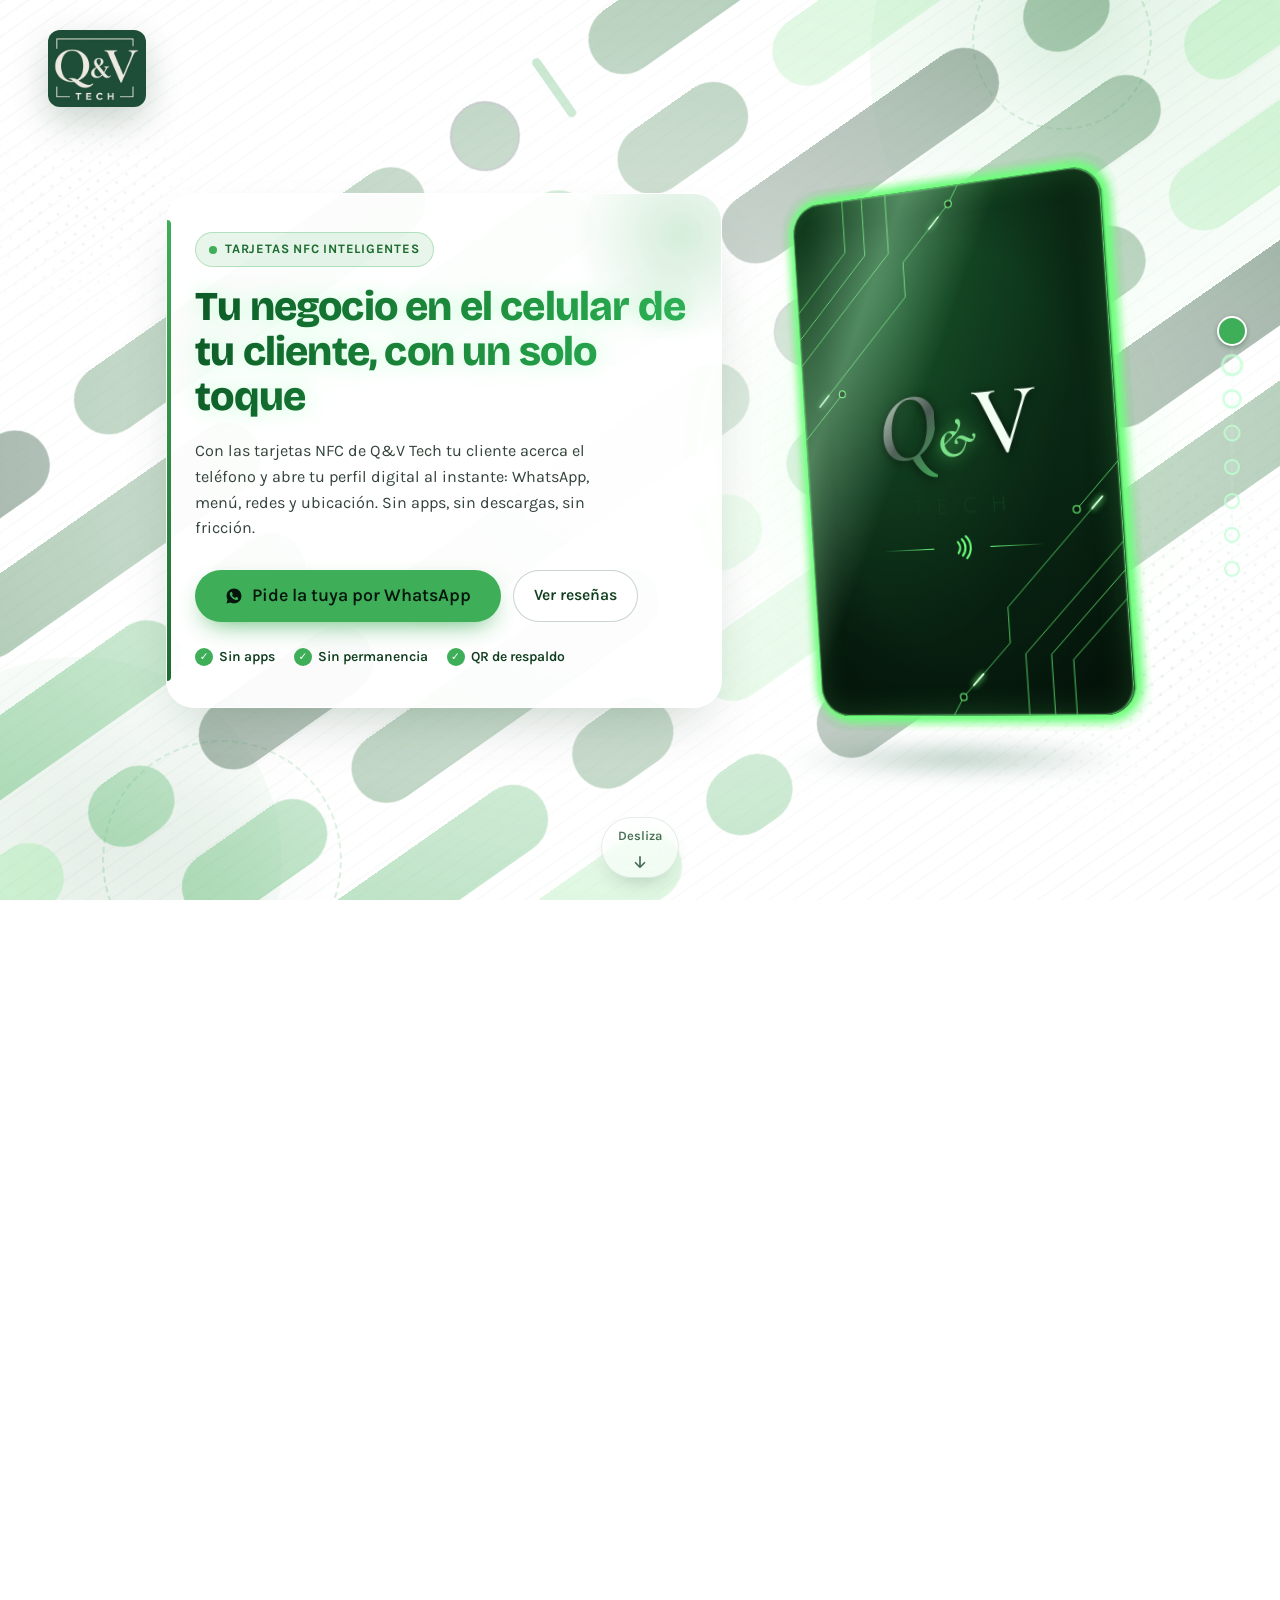
==== commit 04a566fb: "Add files via upload" ====
--- a/index.html
+++ b/index.html
@@ -1,1379 +1,480 @@
 <!DOCTYPE html>
+<!-- Definición del idioma del documento (Español de Chile) -->
 <html lang="es-CL">
 <head>
-<meta charset="UTF-8">
-<meta name="viewport" content="width=device-width, initial-scale=1, viewport-fit=cover">
-<title>Q&V Tech — Tarjetas NFC para tu negocio</title>
-<meta name="description" content="Tarjetas NFC inteligentes de Q&V Tech: tu cliente acerca el teléfono y abre tu perfil digital con WhatsApp, menú, redes y ubicación. Sin apps, sin reimprimir.">
-<meta name="theme-color" content="#ffffff">
-<link rel="icon" href="logo.jpg">
-<link rel="apple-touch-icon" href="logo.jpg">
-<meta property="og:type" content="website">
-<meta property="og:title" content="Q&V Tech — Tarjetas NFC para tu negocio">
-<meta property="og:description" content="Un toque y tu cliente ve todo tu negocio: WhatsApp, menú, redes y ubicación.">
-<meta property="og:image" content="logo.jpg">
-<meta property="og:locale" content="es_CL">
-
-<link rel="preconnect" href="https://fonts.googleapis.com">
-<link rel="preconnect" href="https://fonts.gstatic.com" crossorigin>
-<link href="https://fonts.googleapis.com/css2?family=Bricolage+Grotesque:opsz,wght@12..96,500;12..96,600;12..96,700;12..96,800&family=Karla:wght@300;400;500;600;700&display=swap" rel="stylesheet">
-
-<style>
-:root{
-  --white:#ffffff;
-  --green-dark:#1b4332;
-  --green-mid:#2d6a4f;
-  --green-bright:#52b788;
-  --green-soft:#95d5b2;
-  --green-glow:rgba(82,183,136,.55);
-  --slate:#2f3e46;
-  --ink:#16211d;
-  --muted:#4c5a54;
-  --line:rgba(27,67,50,.13);
-
-  --display:'Bricolage Grotesque', ui-sans-serif, system-ui, sans-serif;
-  --body:'Karla', ui-sans-serif, system-ui, -apple-system, sans-serif;
-
-  --ease:cubic-bezier(.65,0,.35,1);
-  --dur:.9s;
-}
-
-*{margin:0;padding:0;box-sizing:border-box;}
-
-html,body{
-  height:100%;
-  overflow:hidden;
-  background:var(--white);
-  color:var(--ink);
-  font-family:var(--body);
-  font-size:17px;
-  line-height:1.6;
-  -webkit-font-smoothing:antialiased;
-  -webkit-text-size-adjust:100%;
-}
-
-h1,h2,h3{font-family:var(--display);letter-spacing:-.02em;line-height:1.1;font-weight:700;}
-::selection{background:var(--green-bright);color:#fff;}
-a{color:inherit;text-decoration:none;}
-button{font:inherit;color:inherit;border:none;background:none;cursor:pointer;}
-:focus-visible{outline:2.5px solid var(--green-bright);outline-offset:4px;border-radius:6px;}
-
-@media (prefers-reduced-motion: reduce){
-  *{animation-duration:.001ms !important;animation-iteration-count:1 !important;transition-duration:.001ms !important;}
-}
-
-/* ==========================================================
-   1. FONDO CON TRAZOS DIAGONALES, ORBES Y LUZ DINÁMICA
-   ========================================================== */
-
-.bg{
-  position:fixed;inset:0;z-index:0;pointer-events:none;overflow:hidden;
-  background-color:#ffffff;
-  background-image: repeating-linear-gradient(
-    -35deg,
-    transparent,
-    transparent 12px,
-    rgba(45,106,79,0.03) 12px,
-    rgba(45,106,79,0.03) 14px
-  );
-}
-
-.cursor-light {
-  position: fixed;
-  width: 500px;
-  height: 500px;
-  border-radius: 50%;
-  background: radial-gradient(circle, rgba(82,183,136,0.18) 0%, rgba(82,183,136,0.03) 50%, transparent 75%);
-  pointer-events: none;
-  transform: translate(-50%, -50%);
-  z-index: 1;
-  transition: width 0.4s, height 0.4s;
-  mix-blend-mode: multiply;
-}
-
-.orb{position:absolute;border-radius:50%;}
-.orb-1{
-  width:46vmax;height:46vmax;top:-18vmax;right:-14vmax;
-  background:radial-gradient(circle at 38% 38%, rgba(82,183,136,.22), rgba(149,213,178,.08) 60%, transparent 72%);
-  animation:orbFloat 26s ease-in-out infinite;
-}
-.orb-2{
-  width:32vmax;height:32vmax;bottom:-13vmax;left:-10vmax;
-  background:radial-gradient(circle at 55% 45%, rgba(45,106,79,.16), rgba(82,183,136,.06) 58%, transparent 74%);
-  animation:orbFloat 34s ease-in-out infinite reverse;
-}
-.orb-3{
-  width:15vmax;height:15vmax;top:26%;left:34%;
-  background:radial-gradient(circle at 42% 40%, rgba(82,183,136,.18), transparent 70%);
-  animation:orbFloat 21s ease-in-out infinite;
-}
-@keyframes orbFloat{
-  0%,100%{transform:translate3d(0,0,0) scale(1);}
-  50%{transform:translate3d(-3vmax,3vmax,0) scale(1.08);}
-}
-
-.decor-circle {
-  position: absolute;
-  border-radius: 50%;
-  border: 2px dashed rgba(82, 183, 136, 0.3);
-  pointer-events: none;
-  z-index: 0;
-  animation: spinSlow 40s linear infinite;
-}
-@keyframes spinSlow {
-  from { transform: rotate(0deg); }
-  to { transform: rotate(360deg); }
-}
-.decor-circle-top {
-  width: 180px; height: 180px; top: -50px; right: 10%;
-  background: radial-gradient(circle, rgba(82,183,136,0.1) 0%, transparent 70%);
-}
-.decor-circle-bottom {
-  width: 240px; height: 240px; bottom: -80px; left: 8%;
-  background: radial-gradient(circle, rgba(45,106,79,0.08) 0%, transparent 70%);
-  animation-direction: reverse;
-  animation-duration: 50s;
-}
-
-.halftone{
-  position:absolute;
-  background-image:radial-gradient(rgba(45,106,79,.25) 1.6px, transparent 1.7px);
-  background-size:13px 13px;
-  animation:dotDrift 18s linear infinite;
-}
-.ht-1{
-  width:34vmax;height:30vmax;right:-4vmax;bottom:6vh;
-  transform:rotate(-40deg);
-  -webkit-mask-image:radial-gradient(ellipse at 60% 50%, #000 15%, transparent 68%);
-  mask-image:radial-gradient(ellipse at 60% 50%, #000 15%, transparent 68%);
-  opacity:.45;
-}
-.ht-2{
-  width:22vmax;height:20vmax;left:-3vmax;top:8vh;
-  transform:rotate(-40deg);
-  -webkit-mask-image:radial-gradient(ellipse at 45% 50%, #000 10%, transparent 64%);
-  mask-image:radial-gradient(ellipse at 45% 50%, #000 10%, transparent 64%);
-  opacity:.35;
-}
-@keyframes dotDrift{
-  0%{background-position:0 0;}
-  100%{background-position:52px 52px;}
-}
-
-.streaks{
-  position:absolute;
-  width:260%;height:260%;
-  left:-80%;top:-80%;
-  transform:rotate(-35deg);
-  display:flex;flex-direction:column;justify-content:center;
-  gap:3.5vmax;
-}
-.track{display:flex;align-items:center;gap:3.5vmax;width:max-content;will-change:transform;}
-.track i{
-  display:block;
-  height:5.5vmax;
-  min-height:42px;
-  border-radius:999px;
-  flex:none;
-}
-
-.track i.solid{background:#52b788; opacity:0.45;}
-.track i.pale{background:#2d6a4f; opacity:0.45;}
-.track i.line{background:#95d5b2; opacity:0.4;}
-.track i.dark{background:#1b4332; opacity:0.5;}
-.track i.dot{
-  height:5.5vmax;min-height:42px;
-  width:5.5vmax;min-width:42px;
-  border-radius:50%;
-  background:#2d6a4f;
-  opacity:0.45;
-}
-
-.t1{animation:slide 38s linear infinite;}
-.t2{animation:slide 50s linear infinite;}
-.t3{animation:slide 32s linear infinite;}
-.t4{animation:slide 58s linear infinite;}
-.t5{animation:slide 42s linear infinite;}
-.t6{animation:slide 48s linear infinite;}
-.t7{animation:slide 34s linear infinite;}
-@keyframes slide{
-  from{transform:translate3d(0,0,0);}
-  to{transform:translate3d(-50%,0,0);}
-}
-
-.bg-veil{
-  position:fixed;inset:0;z-index:0;pointer-events:none;
-  background:radial-gradient(ellipse at 50% 50%, rgba(255,255,255,.7) 0%, rgba(255,255,255,.3) 60%, rgba(255,255,255,0) 100%);
-}
-
-/* ==========================================================
-   2. ESTRUCTURA DE SECCIONES Y ANIMACIONES DE ENTRADA
-   ========================================================== */
-
-.sections-wrap{
-  position:relative;z-index:2;width:100%;
-  transition:transform var(--dur) var(--ease);
-  will-change:transform;
-}
-
-.section{
-  height:100vh;height:100dvh;width:100%;
-  position:relative;overflow:hidden;
-  display:flex;align-items:center;justify-content:center;
-  background:transparent;
-}
-
-@keyframes bounceIn {
-  0% { opacity: 0; transform: scale(0.3) translateY(40px); }
-  55% { opacity: 1; transform: scale(1.05) translateY(-12px); }
-  75% { transform: scale(0.96) translateY(6px); }
-  90% { transform: scale(1.02) translateY(-3px); }
-  100% { opacity: 1; transform: scale(1) translateY(0); }
-}
-
-.reveal > *{
-  opacity:0;
-  transform:scale(0.3) translateY(40px);
-}
-.section.is-active .reveal > *{
-  animation: bounceIn 0.85s cubic-bezier(0.215, 0.61, 0.355, 1) forwards;
-}
-.section.is-active .reveal > *:nth-child(1){animation-delay:.15s;}
-.section.is-active .reveal > *:nth-child(2){animation-delay:.25s;}
-.section.is-active .reveal > *:nth-child(3){animation-delay:.35s;}
-.section.is-active .reveal > *:nth-child(4){animation-delay:.45s;}
-
-.stagger > *{
-  opacity:0;
-  transform:scale(0.3) translateY(40px);
-}
-.section.is-active .stagger > *{
-  animation: bounceIn 0.8s cubic-bezier(0.215, 0.61, 0.355, 1) forwards;
-}
-.section.is-active .stagger > *:nth-child(1){animation-delay:.22s;}
-.section.is-active .stagger > *:nth-child(2){animation-delay:.29s;}
-.section.is-active .stagger > *:nth-child(3){animation-delay:.36s;}
-.section.is-active .stagger > *:nth-child(4){animation-delay:.43s;}
-.section.is-active .stagger > *:nth-child(5){animation-delay:.50s;}
-.section.is-active .stagger > *:nth-child(6){animation-delay:.57s;}
-.section.is-active .stagger > *:nth-child(7){animation-delay:.64s;}
-.section.is-active .stagger > *:nth-child(8){animation-delay:.71s;}
-
-@keyframes subtleBounceLoop {
-  0%, 100% { transform: translateY(0); }
-  50% { transform: translateY(-7px); }
-}
-
-.section.is-active .stagger > .card,
-.section.is-active .stagger > .pill {
-  animation: bounceIn 0.8s cubic-bezier(0.215, 0.61, 0.355, 1) forwards, subtleBounceLoop 2.5s ease-in-out infinite;
-}
-.section.is-active .stagger > *:nth-child(1){ animation-delay: .22s, 0.8s; }
-.section.is-active .stagger > *:nth-child(2){ animation-delay: .29s, 1.0s; }
-.section.is-active .stagger > *:nth-child(3){ animation-delay: .36s, 1.2s; }
-.section.is-active .stagger > *:nth-child(4){ animation-delay: .43s, 1.4s; }
-.section.is-active .stagger > *:nth-child(5){ animation-delay: .50s, 1.6s; }
-.section.is-active .stagger > *:nth-child(6){ animation-delay: .57s, 1.8s; }
-
-/* ==========================================================
-   3. NAVEGACIÓN LATERAL (LÍNEA DE NEÓN Y DOTS)
-   ========================================================== */
-
-.dots{
-  position:fixed;right:30px;top:50%;
-  transform:translateY(-50%);
-  z-index:80;
-  display:flex;flex-direction:column;align-items:center;
-  gap:12px;padding:0 6px;
-}
-.dots::before{
-  content:'';position:absolute;top:0;bottom:0;left:50%;
-  width:2px;transform:translateX(-50%);
-  background:var(--slate);opacity:.35;z-index:-1;
-}
-
-.neon-line-fill {
-  position: absolute;
-  top: 0;
-  left: 50%;
-  width: 3px;
-  transform: translateX(-50%);
-  background: var(--green-bright);
-  box-shadow: 0 0 12px var(--green-bright), 0 0 22px var(--green-bright);
-  z-index: 0;
-  transition: height var(--dur) cubic-bezier(0.25, 1, 0.5, 1);
-  border-radius: 4px;
-}
-
-.dot{
-  position:relative;
-  width:16px;height:16px;border-radius:50%;
-  background:#fff;border:2px solid var(--slate);
-  transition:transform .35s var(--ease), border-color .35s var(--ease), background-color .35s var(--ease), width .35s var(--ease), height .35s var(--ease), box-shadow .35s var(--ease);
-  z-index: 2;
-}
-
-.dot.is-current {
-  width: 28px;
-  height: 28px;
-  background: var(--green-bright);
-  border-color: #ffffff;
-  box-shadow: 0 0 14px var(--green-bright), 0 0 26px var(--green-glow);
-}
-
-.dot.decor{
-  cursor:default;pointer-events:none;
-}
-.dot.nav-dot:hover{transform:scale(1.18);border-color:var(--green-mid);}
-
-.dot.nav-dot::after{
-  content:attr(data-label);
-  position:absolute;right:26px;top:50%;
-  transform:translateY(-50%) translateX(6px);
-  background:var(--green-dark);color:#fff;
-  font-size:.76rem;font-weight:600;line-height:1;
-  white-space:nowrap;padding:7px 11px;border-radius:999px;
-  opacity:0;pointer-events:none;
-  box-shadow: 0 8px 20px rgba(27,67,50,0.3);
-  transition:opacity .25s var(--ease), transform .25s var(--ease);
-}
-.dot.nav-dot:hover::after,.dot.nav-dot:focus-visible::after{opacity:1;transform:translateY(-50%) translateX(0);}
-
-@media (max-width:720px){
-  .dots{right:10px;gap:9px;}
-  .dot{width:16px;height:16px;}
-  .dot.is-current { width: 24px; height: 24px; }
-  .dot.nav-dot::after{display:none;}
-}
-
-/* ==========================================================
-   4. ELEMENTO CENTRAL FLOTANTE (GENIE / WIDGET)
-   ========================================================== */
-
-.genie{
-  position:fixed;
-  z-index:70;
-  background:#1b4332;
-  display:flex;align-items:center;justify-content:center;text-align:center;
-  box-shadow:0 20px 50px rgba(27,67,50,.4);
-  transform-origin:center center;
-  transition:
-    left 0.6s cubic-bezier(0.25, 1, 0.5, 1),
-    top 0.9s cubic-bezier(0.25, 1, 0.5, 1),
-    bottom 0.9s cubic-bezier(0.25, 1, 0.5, 1),
-    width 0.9s cubic-bezier(0.25, 1, 0.5, 1),
-    height 0.9s cubic-bezier(0.25, 1, 0.5, 1),
-    border-radius 0.9s cubic-bezier(0.25, 1, 0.5, 1),
-    padding 0.9s cubic-bezier(0.25, 1, 0.5, 1),
-    transform 0.6s cubic-bezier(0.25, 1, 0.5, 1),
-    background-color .45s var(--ease),
-    box-shadow .45s var(--ease);
-}
-
-.genie.is-logo {
-  background: transparent !important;
-  border: none !important;
-  box-shadow: 0 12px 30px rgba(27,67,50,.15) !important;
-  width: auto !important;
-  height: auto !important;
-  border-radius: 12px !important;
-  padding: 0 !important;
-}
-.genie.is-logo img {
-  width: 78px !important;
-  height: auto !important;
-  object-fit: contain;
-  border-radius: 10px;
-  display: block;
-  transition: transform 0.3s cubic-bezier(0.2, 0.8, 0.2, 1);
-}
-.genie.is-logo:hover img {
-  transform: scale(1.08) rotate(3deg);
-}
-
-.genie img{width:74%;height:74%;object-fit:contain;border-radius:14px;}
-.genie-fallback{font-family:var(--display);font-weight:800;color:#fff;font-size:1.35rem;letter-spacing:.4px;}
-
-.genie.ask{
-  background:linear-gradient(135deg, #1b4332 0%, #2d6a4f 100%);
-  border: 1.5px solid rgba(82, 183, 136, 0.5);
-  border-radius:36px 36px 36px 10px;
-  padding:18px 26px 18px 22px;
-  gap:13px;
-  box-shadow: 0 15px 35px rgba(27,67,50,0.35);
-  left: 30px !important;
-  transform: translateY(-50%) !important;
-}
-
-.genie.ask:hover {
-  left: 50% !important;
-  transform: translateY(-50%) translateX(-50%) !important;
-}
-
-.genie .q-mark{
-  width:30px;height:30px;border-radius:50%;flex:none;
-  background:var(--green-bright);color:#08301f;
-  font-family:var(--display);font-weight:800;font-size:1.05rem;
-  display:grid;place-items:center;line-height:1;
-  box-shadow: 0 0 10px rgba(82,183,136,0.6);
-}
-.genie-text{
-  font-family:var(--display);
-  color:#ffffff;
-  font-size:1.05rem;font-weight:600;line-height:1.25;
-  text-align:left;
-  white-space:nowrap;
-  text-shadow: 0 1px 3px rgba(0,0,0,0.4);
-}
-
-/* Sección de Cierre / Contacto fija abajo al centro */
-.genie.contact{
-  background:linear-gradient(135deg, #1b4332 0%, #2d6a4f 100%);
-  border: 1.5px solid rgba(82, 183, 136, 0.5);
-  border-radius:36px;
-  padding:18px 26px 18px 22px;
-  gap:13px;
-  box-shadow: 0 15px 35px rgba(27,67,50,0.35);
-  cursor:pointer;
-  left: 50% !important;
-  top: auto !important;
-  bottom: 46px !important;
-  transform: translateX(-50%) !important;
-}
-
-.genie.contact.reveal-wa{
-  background:linear-gradient(135deg, #52b788 0%, #2d6a4f 100%);
-  box-shadow:0 20px 50px rgba(82,183,136,.55);
-  border-radius:36px;
-  left: 50% !important;
-  top: auto !important;
-  bottom: 46px !important;
-  transform: translateX(-50%) !important;
-  animation: none;
-}
-
-.genie.aladdin-travel {
-  animation: genieAladdinFlight 0.9s cubic-bezier(0.25, 1, 0.5, 1) forwards !important;
-}
-@keyframes genieAladdinFlight {
-  0%   { transform: scale(1, 1); }
-  30%  { transform: scale(0.35, 2.4); border-radius: 50px; }
-  70%  { transform: scale(1.6, 0.6); border-radius: 40px; }
-  100% { transform: scale(1, 1); }
-}
-
-.genie-wa{
-  display:flex;align-items:center;justify-content:center;gap:10px;
-  color:#fff;font-weight:700;font-size:1.02rem;white-space:nowrap;
-  font-family:var(--body);
-  text-shadow: 0 1px 2px rgba(0,0,0,0.3);
-}
-.genie-wa svg{width:22px;height:22px;flex:none;animation: pulseIcon 2s infinite;}
-@keyframes pulseIcon {
-  0%, 100% { transform: scale(1); }
-  50% { transform: scale(1.15); }
-}
-
-@media (max-width:900px){
-  .genie.ask{padding:13px 18px 13px 15px;gap:9px;border-radius:26px 26px 26px 8px; left: 15px !important;}
-  .genie.ask:hover { left: 50% !important; }
-  .genie.contact { bottom: 24px !important; padding: 13px 18px; }
-  .genie.contact.reveal-wa { bottom: 24px !important; }
-  .genie .q-mark{width:24px;height:24px;font-size:.9rem;}
-  .genie-text{font-size:.9rem;}
-  .genie.is-logo img { width: 64px !important; }
-}
-
-/* ==========================================================
-   5. SECCIÓN 0 — HERO
-   ========================================================== */
-
-.hero{
-  width:100%;height:100%;
-  display:grid;grid-template-columns:1.1fr .9fr;
-  align-items:center;gap:3vw;
-  padding:0 5vw 0 clamp(6vw,13vw,210px);
-}
-.slogan-box{
-  position:relative;
-  background:rgba(255,255,255,0.85);
-  backdrop-filter:blur(20px);
-  -webkit-backdrop-filter:blur(20px);
-  border:1px solid rgba(82, 183, 136, 0.3);
-  border-radius:28px;
-  padding:clamp(1.8rem,3vw,2.8rem) clamp(1.4rem,2.2vw,2.4rem);
-  box-shadow:0 30px 60px -20px rgba(27, 67, 50, 0.25), inset 0 1px 0 rgba(255, 255, 255, 0.9);
-  overflow:hidden;
-}
-.slogan-box::before{
-  content:'';position:absolute;left:0;top:26px;bottom:26px;width:4px;
-  border-radius:0 4px 4px 0;
-  background:linear-gradient(var(--green-bright),var(--green-mid));
-}
-.slogan-box h1{font-size:clamp(1.8rem,3.2vw,2.8rem);font-weight:800;color:var(--green-dark);max-width:16ch;}
-.slogan-box p{margin-top:1.1rem;font-size:clamp(0.95rem,1.15vw,1.05rem);color:var(--muted);max-width:40ch;}
-.hero-actions{display:flex;flex-wrap:wrap;gap:12px;margin-top:1.7rem;}
-
-.btn{
-  display:inline-flex;align-items:center;justify-content:center;gap:9px;
-  padding:12px 22px;border-radius:999px;
-  font-weight:600;font-size:.93rem;line-height:1;
-  transition:transform .25s var(--ease), background-color .25s, color .25s, border-color .25s, box-shadow .3s;
-}
-.btn svg{width:18px;height:18px;flex:none;}
-
-.btn-primary{
-  background:linear-gradient(135deg, #52b788 0%, #2d6a4f 100%);
-  color:#ffffff;
-  box-shadow:0 10px 25px -5px rgba(82,183,136,0.65);
-}
-.btn-primary:hover{
-  background:linear-gradient(135deg, #61c99a 0%, #3a865f 100%);
-  transform:translateY(-3px) scale(1.02);
-  box-shadow:0 18px 35px -5px rgba(82,183,136,0.85);
-}
-
-.btn-ghost{
-  border:1.5px solid rgba(27,67,50,0.25);
-  color:var(--green-dark);
-  background:rgba(255,255,255,0.7);
-  backdrop-filter:blur(8px);
-}
-.btn-ghost:hover{
-  border-color:var(--green-bright);
-  color:var(--green-mid);
-  background:rgba(255,255,255,0.95);
-  transform:translateY(-2px);
-}
-
-.hero-right{display:flex;align-items:center;justify-content:center;perspective:1500px;}
-
-.card3d{
-  position:relative;width:280px;height:380px;
-  transform-style:preserve-3d;
-  animation:cardSpin 15s linear infinite;
-  filter: drop-shadow(0 25px 35px rgba(27,67,50,0.3));
-}
-.card3d:hover,.card3d:focus-within{animation-play-state:paused;}
-@keyframes cardSpin{
-  0%{transform:rotateY(0deg) rotateX(6deg);}
-  25%{transform:rotateY(90deg) rotateX(0deg);}
-  50%{transform:rotateY(180deg) rotateX(-6deg);}
-  75%{transform:rotateY(270deg) rotateX(0deg);}
-  100%{transform:rotateY(360deg) rotateX(6deg);}
-}
-
-.face{
-  position:absolute;inset:0;border-radius:24px;
-  background:linear-gradient(145deg, #1f2e35 0%, #121a20 60%, #0a0f13 100%);
-  border:1.5px solid rgba(82,183,136,0.5);
-  box-shadow:0 0 30px rgba(82,183,136,0.3), inset 0 0 25px rgba(82,183,136,0.2);
-  padding:2rem 1.6rem;
-  display:flex;flex-direction:column;justify-content:space-between;
-  backface-visibility:visible !important;
-  -webkit-backface-visibility:visible !important;
-  overflow:hidden;
-}
-
-.face.front{transform:rotateY(0deg);}
-.face.back{transform:rotateY(180deg);}
-
-.face .coil{position:absolute;inset:0;opacity:.45;pointer-events:none;}
-.face .coil rect{fill:none;stroke:var(--green-bright);stroke-width:1.3;filter: drop-shadow(0 0 6px var(--green-bright));}
-
-.card-head{position:relative;z-index:2;display:flex;align-items:center;gap:10px;}
-.card-logo{
-  width:38px;height:38px;border-radius:10px;flex:none;overflow:hidden;
-  background:#1d272c;border:1px solid rgba(82,183,136,.45);display:grid;place-items:center;
-}
-.card-logo img{width:100%;height:100%;object-fit:cover;}
-.card-logo span{font-family:var(--display);font-weight:800;font-size:.7rem;color:var(--green-bright);}
-.card-brand{font-family:var(--display);font-weight:700;font-size:1.1rem;color:var(--green-bright);letter-spacing:-.01em;text-shadow: 0 0 12px rgba(82,183,136,0.7);}
-
-.chip{
-  position:relative;z-index:2;width:44px;height:32px;border-radius:6px;
-  background:linear-gradient(135deg,var(--green-bright),var(--green-mid));
-  box-shadow:0 0 15px rgba(82,183,136,0.85), inset 0 0 0 1px rgba(255,255,255,0.4);
-  margin:auto 0;
-  animation: chipPulse 3s ease-in-out infinite;
-}
-@keyframes chipPulse {
-  0%, 100% { filter: brightness(1); }
-  50% { filter: brightness(1.25); box-shadow: 0 0 20px rgba(82,183,136,1), inset 0 0 0 1px rgba(255,255,255,0.6); }
-}
-.chip::after{
-  content:'';position:absolute;inset:5px 7px;
-  background:
-    linear-gradient(to right, rgba(0,0,0,.25) 1px, transparent 1px) 0 0/8px 100%,
-    linear-gradient(to bottom, rgba(0,0,0,.25) 1px, transparent 1px) 0 0/100% 7px;
-}
-
-.card-tap{
-  position:relative;z-index:2;color:#cfe8db;font-size:.82rem;line-height:1.45;
-  background:rgba(0,0,0,0.5);padding:10px 12px;border-radius:12px;
-  border:1px solid rgba(82,183,136,0.5);
-  box-shadow: 0 0 15px rgba(82,183,136,0.2);
-  backdrop-filter: blur(5px);
-}
-.card-tap strong{display:block;color:#fff;font-family:var(--display);font-size:.92rem;margin-bottom:2px;font-weight:600;}
-
-/* ==========================================================
-   6. SECCIONES DE CONTENIDO
-   ========================================================== */
-
-.content{
-  width:100%;max-width:1140px;
-  padding:0 6vw 0 clamp(6vw,13vw,200px);
-  text-align:center;
-}
-.content h2{
-  font-size:clamp(1.5rem,2.7vw,2.3rem);
-  color:var(--green-dark);font-weight:700;
-  max-width:24ch;margin:0 auto .7rem;
-}
-.content .sub{margin:0 auto 1.8rem;max-width:52ch;color:var(--muted);font-size:.98rem;}
-
-.grid{display:grid;grid-template-columns:repeat(auto-fit,minmax(220px,1fr));gap:1.2rem;}
-
-.card{
-  position:relative;
-  background:rgba(255,255,255,0.9);
-  backdrop-filter:blur(16px);
-  -webkit-backdrop-filter:blur(16px);
-  border:1px solid rgba(82, 183, 136, 0.15);
-  border-radius:20px;
-  padding:1.6rem 1.4rem;
-  text-align:left;
-  box-shadow:0 15px 35px -15px rgba(27, 67, 50, 0.15);
-  transition:transform 0.4s cubic-bezier(0.2, 0.8, 0.2, 1), box-shadow 0.4s cubic-bezier(0.2, 0.8, 0.2, 1), border-color 0.4s;
-  overflow: hidden;
-}
-.card::after {
-  content: '';
-  position: absolute;
-  top: 0; left: 0; width: 100%; height: 3px;
-  background: linear-gradient(90deg, transparent, var(--green-bright), transparent);
-  opacity: 0;
-  transition: opacity 0.3s;
-}
-.card:hover{
-  transform:translateY(-8px) scale(1.02);
-  border-color:rgba(82,183,136,0.6);
-  box-shadow:0 30px 60px -20px rgba(45, 106, 79, 0.32);
-}
-.card:hover::after {
-  opacity: 1;
-}
-.card h3{color:var(--green-mid);font-size:1.04rem;margin-bottom:.5rem;font-weight:600;}
-.card p{font-size:.92rem;color:var(--muted);line-height:1.5;}
-.card .ico{
-  width:42px;height:42px;border-radius:12px;background:rgba(82,183,136,0.15);
-  display:grid;place-items:center;margin-bottom:.9rem;
-  transition: background 0.3s, transform 0.3s;
-}
-.card:hover .ico {
-  background: var(--green-bright);
-  transform: scale(1.1) rotate(5deg);
-}
-.card:hover .ico svg {
-  stroke: #fff;
-}
-.card .ico svg{width:20px;height:20px;stroke:var(--green-mid);fill:none;stroke-width:2;stroke-linecap:round;stroke-linejoin:round;transition: stroke 0.3s;}
-
-.pills{
-  display:flex;flex-wrap:wrap;justify-content:flex-start;gap:.65rem;max-width:960px;margin:0 auto;
-}
-.pill{
-  display:flex;align-items:center;gap:.55rem;
-  background:rgba(255,255,255,0.95);
-  border:1px solid rgba(82, 183, 136, 0.25);
-  border-radius:999px;
-  padding:.55rem 1.1rem;
-  font-size:.88rem;font-weight:600;color:var(--green-dark);
-  box-shadow:0 8px 20px -10px rgba(27, 67, 50, 0.15);
-  transition:all 0.35s cubic-bezier(0.2, 0.8, 0.2, 1);
-}
-.pill:hover{
-  background: var(--green-dark);
-  color: #ffffff;
-  border-color: var(--green-dark);
-  transform: translateY(-4px) scale(1.06);
-  box-shadow: 0 12px 25px -8px rgba(27,67,50,0.4);
-}
-.pill:hover .pill-icon-wrap {
-  background: rgba(255, 255, 255, 0.25);
-}
-
-.pill-icon-wrap {
-  width: 24px;
-  height: 24px;
-  border-radius: 50%;
-  background: rgba(82, 183, 136, 0.15);
-  display: flex;
-  align-items: center;
-  justify-content: center;
-  flex: none;
-  overflow: hidden;
-  transition: background 0.3s ease;
-}
-.pill-icon-wrap img {
-  width: 14px;
-  height: 14px;
-  object-fit: contain;
-}
-.pill-icon-wrap img:not([src]), .pill-icon-wrap img[src=""] {
-  display: none;
-}
-.pill-fallback-dot {
-  width: 8px;
-  height: 8px;
-  border-radius: 50%;
-  background: var(--green-mid);
-  display: none;
-}
-.pill-icon-wrap img:not([src]) ~ .pill-fallback-dot,
-.pill-icon-wrap img[src=""] ~ .pill-fallback-dot {
-  display: block;
-}
-
-/* ==========================================================
-   7. SECCIÓN DE CIERRE
-   ========================================================== */
-
-.closing{
-  width:100%;height:100%;
-  display:flex;flex-direction:column;align-items:center;justify-content:center;
-  text-align:center;padding:0 8vw;
-}
-.closing h2{color:var(--green-dark);font-size:clamp(1.7rem,3.4vw,2.8rem);font-weight:800;max-width:19ch;line-height:1.18;}
-.closing p{margin-top:1.1rem;color:var(--muted);max-width:44ch;}
-.closing .hero-actions{justify-content:center;margin-top:1.9rem;}
-.closing small{display:block;margin-top:1.5rem;color:#7d8d86;font-size:.82rem;}
-
-.scroll-hint{
-  position:fixed;left:50%;bottom:22px;transform:translateX(-50%);
-  z-index:60;display:flex;flex-direction:column;align-items:center;gap:6px;
-  color:var(--green-dark);font-size:.76rem;font-weight:600;
-  opacity:.75;transition:opacity .4s var(--ease);pointer-events:none;
-}
-.scroll-hint.hide{opacity:0;}
-.scroll-hint svg{width:18px;height:18px;animation:hintBounce 1.9s ease-in-out infinite;}
-@keyframes hintBounce{0%,100%{transform:translateY(0);}50%{transform:translateY(6px);}}
-@media (max-width:720px){.scroll-hint{bottom:14px;font-size:.72rem;}}
-
-/* ==========================================================
-   8. ADAPTACIÓN RESPONSIVE PARA TELÉFONOS (MÓVIL)
-   ========================================================== */
-@media (max-width: 980px) {
-  html, body {
-    height: auto !important;
-    overflow-y: auto !important;
-    overflow-x: hidden !important;
-    scroll-behavior: smooth;
-  }
-  .sections-wrap {
-    transform: none !important;
-    display: flex;
-    flex-direction: column;
-    gap: 40px;
-    padding: 20px 16px;
-  }
-  .section {
-    height: auto !important;
-    min-height: auto !important;
-    padding: 20px 0;
-    overflow: visible !important;
-  }
-  .reveal > *, .stagger > * {
-    opacity: 1 !important;
-    transform: none !important;
-  }
-  .hero {
-    grid-template-columns: 1fr;
-    gap: 2rem;
-    padding: 10px 0;
-    height: auto;
-  }
-  .hero-right {
-    order: -1;
-    margin-bottom: 10px;
-  }
-  .card3d {
-    width: 220px;
-    height: 300px;
-    margin: 0 auto;
-  }
-  .dots, .scroll-hint, .cursor-light {
-    display: none !important;
-  }
-  .genie {
-    position: static !important;
-    margin: 20px auto 0 !important;
-    transform: none !important;
-    width: 100% !important;
-    max-width: 320px;
-    border-radius: 20px !important;
-    padding: 16px !important;
-    box-shadow: 0 10px 25px rgba(27,67,50,0.15) !important;
-  }
-  .genie.is-logo {
-    display: flex !important;
-    justify-content: center;
-    background: rgba(255,255,255,0.85) !important;
-    border: 1.5px solid rgba(82,183,136,0.3) !important;
-  }
-  .genie.is-logo img {
-    width: 50px !important;
-  }
-  .content {
-    padding: 0 !important;
-    height: auto;
-  }
-  .closing {
-    padding: 20px 0;
-    height: auto;
-  }
-}
-</style>
+  <!-- ========================================== -->
+  <!-- CONFIGURACIÓN BÁSICA Y METADATOS           -->
+  <!-- ========================================== -->
+  <meta charset="UTF-8">
+  <meta name="viewport" content="width=device-width, initial-scale=1.0, maximum-scale=1.0, user-scalable=no, viewport-fit=cover">
+  <title>Q&V Tech — Tarjetas NFC para tu negocio</title>
+  <meta name="description" content="Tarjetas NFC inteligentes de Q&V Tech: tu cliente acerca el teléfono y abre tu perfil digital con WhatsApp, menú, redes y ubicación. Sin apps, sin reimprimir.">
+  <meta name="theme-color" content="#ffffff">
+  
+  <!-- Iconos de la pestaña y dispositivos Apple -->
+  <link rel="preload" as="image" href="images/logo.jpg">
+  <link rel="icon" href="images/logo.jpg">
+  <link rel="apple-touch-icon" href="images/logo.jpg">
+
+  <!-- ========================================== -->
+  <!-- ETIQUETAS OPEN GRAPH (Para redes sociales) -->
+  <!-- ========================================== -->
+  <meta property="og:type" content="website">
+  <meta property="og:title" content="Q&V Tech — Tarjetas NFC para tu negocio">
+  <meta property="og:description" content="Un toque y tu cliente ve todo tu negocio: WhatsApp, menú, redes y ubicación.">
+  <meta property="og:image" content="images/logo.jpg">
+  <meta property="og:locale" content="es_CL">
+
+  <!-- ========================================== -->
+  <!-- FUENTES Y HOJAS DE ESTILO                  -->
+  <!-- ========================================== -->
+  <link rel="preconnect" href="https://fonts.googleapis.com">
+  <link rel="preconnect" href="https://fonts.gstatic.com" crossorigin>
+  <link href="https://fonts.googleapis.com/css2?family=Bricolage+Grotesque:opsz,wght@12..96,500;12..96,600;12..96,700;12..96,800&family=Karla:wght@300;400;500;600;700&family=Cormorant+Garamond:ital,wght@0,600;1,600&family=Jost:wght@300;400&display=swap" rel="stylesheet">
+
+  <!-- Hoja de estilos principal -->
+  <link rel="stylesheet" href="css/01-base.css">
+  <link rel="stylesheet" href="css/02-fondo.css">
+  <link rel="stylesheet" href="css/03-secciones.css">
+  <link rel="stylesheet" href="css/04-navegacion.css">
+  <link rel="stylesheet" href="css/05-genie.css">
+  <link rel="stylesheet" href="css/06-hero.css">
+  <link rel="stylesheet" href="css/07-contenido.css">
+  <link rel="stylesheet" href="css/08-mejoras-visuales.css">
+  <link rel="stylesheet" href="css/09-layout-global.css">
+  <link rel="stylesheet" href="css/10-tarjeta-3d.css">
+  <link rel="stylesheet" href="css/11-border-beam.css">
+  <link rel="stylesheet" href="css/12-navegacion-logo-efectos.css">
+  <link rel="stylesheet" href="css/13-canales-y-ajustes.css">
+  <link rel="stylesheet" href="css/14-titulos-animados.css">
+  <link rel="stylesheet" href="css/15-resenas-faq.css">
+
+  <!-- Script principal -->
+  <script src="js/reloj.js" defer></script>
+  <script src="js/tarjeta-nfc.js" defer></script>
+  <script src="js/fondo.js" defer></script>
+  <script src="js/navegacion.js" defer></script>
+  <script src="js/logo-burbuja.js" defer></script>
+  <script src="js/efectos.js" defer></script>
+  <script src="js/acceso-oculto.js" defer></script>
 </head>
 <body>
 
-<div class="bg" aria-hidden="true">
-  <div class="cursor-light" id="cursorLight"></div>
-  <span class="orb orb-1"></span>
-  <span class="orb orb-2"></span>
-  <span class="orb orb-3"></span>
-  <span class="decor-circle decor-circle-top"></span>
-  <span class="decor-circle decor-circle-bottom"></span>
-  <span class="halftone ht-1"></span>
-  <span class="halftone ht-2"></span>
-  <div class="streaks" id="streaks"></div>
-</div>
-<div class="bg-veil" aria-hidden="true"></div>
-
-<!-- Barra de navegación lateral -->
-<nav class="dots" id="dots" aria-label="Navegación entre secciones">
-  <div class="neon-line-fill" id="neonLineFill" aria-hidden="true"></div>
-  <div class="dot decor" aria-hidden="true"></div>
-  <button class="dot nav-dot" data-index="0" data-label="Inicio" aria-label="Ir a Inicio"></button>
-  <button class="dot nav-dot" data-index="1" data-label="¿Por qué pasarme a NFC?" aria-label="Ir a ¿Por qué pasarme a NFC?"></button>
-  <button class="dot nav-dot" data-index="2" data-label="¿Cómo funciona?" aria-label="Ir a ¿Cómo funciona?"></button>
-  <button class="dot nav-dot" data-index="3" data-label="¿Qué incluye mi perfil?" aria-label="Ir a ¿Qué incluye mi perfil?"></button>
-  <button class="dot nav-dot" data-index="4" data-label="Tus canales" aria-label="Ir a Tus canales"></button>
-  <button class="dot nav-dot" data-index="5" data-label="Preguntas frecuentes" aria-label="Ir a Preguntas frecuentes"></button>
-  <button class="dot nav-dot" data-index="6" data-label="Contáctanos" aria-label="Ir a Contáctanos"></button>
-  <div class="dot decor" aria-hidden="true"></div>
-</nav>
-
-<!-- Elemento central / Widget interactivo -->
-<div class="genie is-logo" id="genie" aria-live="polite">
-  <img src="logo.jpg" alt="Q&V Tech" onerror="this.replaceWith(Object.assign(document.createElement('span'),{textContent:'Q&V',className:'genie-fallback'}))">
-</div>
-
-<div class="sections-wrap" id="wrap">
-
-  <!-- ============ PUNTO 0 · INICIO ============ -->
-  <section class="section is-active" id="sec-0">
-    <div class="hero">
-      <div class="reveal">
-        <div class="slogan-box">
-          <h1>¿Quieres darle un nuevo aire a tu negocio?</h1>
-          <p>Con las tarjetas NFC de Q&amp;V Tech tu cliente acerca el teléfono y abre tu perfil digital al instante: WhatsApp, menú, redes y ubicación. Sin apps, sin descargas, sin fricción.</p>
-          <div class="hero-actions">
-            <a class="btn btn-primary" href="https://wa.me/56965282117?text=Hola%20Q%26V%20Tech%2C%20quiero%20una%20tarjeta%20NFC%20para%20mi%20negocio" target="_blank" rel="noopener">
-              <svg viewBox="0 0 24 24" fill="currentColor" aria-hidden="true"><path d="M12.04 2C6.58 2 2.13 6.45 2.13 11.91c0 1.75.46 3.39 1.26 4.82L2 22l5.42-1.36a9.9 9.9 0 0 0 4.62 1.14h.01c5.46 0 9.9-4.45 9.9-9.9C21.95 6.45 17.5 2 12.04 2Zm5.8 14.02c-.24.68-1.4 1.3-1.94 1.38-.5.08-1.12.11-1.8-.11-.42-.13-.95-.3-1.64-.6-2.9-1.25-4.8-4.17-4.94-4.37-.14-.2-1.18-1.57-1.18-3 0-1.42.75-2.12 1.02-2.41.27-.29.58-.36.78-.36h.56c.18 0 .42-.07.65.5.24.58.82 2 .89 2.15.07.14.11.31.02.5-.09.19-.14.31-.28.47-.14.16-.29.36-.42.48-.14.13-.28.28-.12.55.16.27.71 1.18 1.53 1.91 1.05.94 1.94 1.24 2.21 1.38.27.14.43.11.59-.07.16-.18.68-.79.86-1.06.18-.27.36-.22.6-.13.24.09 1.53.72 1.79.85.26.13.43.19.5.3.07.11.07.63-.17 1.3Z"/></svg>
-              Pide la tuya por WhatsApp
-            </a>
-            <button class="btn btn-ghost" data-goto="2" id="btnHowItWorks">Ver cómo funciona</button>
-          </div>
-        </div>
-      </div>
-
-      <div class="hero-right">
-        <div class="card3d" tabindex="0" aria-label="Tarjeta NFC de Q&amp;V Tech">
-          <div class="face front">
-            <svg class="coil" viewBox="0 0 300 400" aria-hidden="true">
-              <rect x="16" y="16" width="268" height="368" rx="18"/>
-              <rect x="26" y="26" width="248" height="348" rx="15"/>
-              <rect x="36" y="36" width="228" height="328" rx="12"/>
+  <!-- ========================================== -->
+  <!-- FONDOS Y EFECTOS VISUALES                  -->
+  <!-- ========================================== -->
+  <div class="bg" aria-hidden="true">
+    <div class="aurora"><i class="a1"></i><i class="a2"></i><i class="a3"></i><b></b></div>
+    <span class="orb orb-1"></span>
+    <span class="orb orb-2"></span>
+    <span class="orb orb-3"></span>
+    
+    <span class="decor-circle decor-circle-top"></span>
+    <span class="decor-circle decor-circle-bottom"></span>
+    
+    <span class="halftone ht-1"></span>
+    <span class="halftone ht-2"></span>
+    
+    <div class="streaks" id="streaks"></div>
+  </div>
+  
+  <div class="bg-veil" aria-hidden="true"></div>
+
+  <!-- ========================================== -->
+  <!-- NAVEGACIÓN LATERAL                         -->
+  <!-- ========================================== -->
+  <nav class="dots" id="dots" aria-label="Navegación entre secciones">
+    <div class="neon-line-fill" id="neonLineFill" aria-hidden="true"></div>
+    
+    <button class="dot nav-dot" data-index="0" data-label="Inicio" aria-label="Ir a Inicio"></button>
+    <button class="dot nav-dot" data-index="1" data-label="¿Por qué pasarme a NFC?" aria-label="Ir a ¿Por qué pasarme a NFC?"></button>
+    <button class="dot nav-dot" data-index="2" data-label="¿Cómo funciona?" aria-label="Ir a ¿Cómo funciona?"></button>
+    <button class="dot nav-dot" data-index="3" data-label="¿Qué incluye mi perfil?" aria-label="Ir a ¿Qué incluye mi perfil?"></button>
+    <button class="dot nav-dot" data-index="4" data-label="Tus canales" aria-label="Ir a Tus canales"></button>
+    <button class="dot nav-dot" data-index="5" data-label="Reseñas de clientes" aria-label="Ir a Reseñas de clientes"></button>
+    <button class="dot nav-dot" data-index="6" data-label="Preguntas frecuentes" aria-label="Ir a Preguntas frecuentes"></button>
+    <button class="dot nav-dot" data-index="7" data-label="Contáctanos" aria-label="Ir a Contáctanos"></button>
+  </nav>
+
+  <div class="genie is-logo" id="genie" aria-live="polite">
+    <img src="images/logo.jpg" alt="Q&V Tech">
+  </div>
+
+  <div class="sections-wrap" id="wrap">
+
+    <!-- SECCIÓN 0: Inicio / Hero -->
+    <section class="section is-active" id="inicio">
+      <div class="hero">
+        <div class="reveal">
+          <div class="slogan-box">
+            <span class="eyebrow">Tarjetas NFC inteligentes</span>
+            <h1>Tu negocio en el celular de tu cliente, con un solo toque</h1>
+            <p>Con las tarjetas NFC de Q&amp;V Tech tu cliente acerca el teléfono y abre tu perfil digital al instante: WhatsApp, menú, redes y ubicación. Sin apps, sin descargas, sin fricción.</p>
+            
+            <div class="hero-actions">
+              <a class="btn btn-primary" href="https://wa.me/56965282117?text=Hola%20Q%26V%20Tech%2C%20quiero%20una%20tarjeta%20NFC%20para%20mi%20negocio" target="_blank" rel="noopener">
+                <svg viewBox="0 0 24 24" fill="currentColor" aria-hidden="true"><path d="M12.04 2C6.58 2 2.13 6.45 2.13 11.91c0 1.75.46 3.39 1.26 4.82L2 22l5.42-1.36a9.9 9.9 0 0 0 4.62 1.14h.01c5.46 0 9.9-4.45 9.9-9.9C21.95 6.45 17.5 2 12.04 2Zm5.8 14.02c-.24.68-1.4 1.3-1.94 1.38-.5.08-1.12.11-1.8-.11-.42-.13-.95-.3-1.64-.6-2.9-1.25-4.8-4.17-4.94-4.37-.14-.2-1.18-1.57-1.18-3 0-1.42.75-2.12 1.02-2.41.27-.29.58-.36.78-.36h.56c.18 0 .42-.07.65.5.24.58.82 2 .89 2.15.07.14.11.31.02.5-.09.19-.14.31-.28.47-.14.16-.29.36-.42.48-.14.13-.28.28-.12.55.16.27.71 1.18 1.53 1.91 1.05.94 1.94 1.24 2.21 1.38.27.14.43.11.59-.07.16-.18.68-.79.86-1.06.18-.27.36-.22.6-.13.24.09 1.53.72 1.79.85.26.13.43.19.5.3.07.11.07.63-.17 1.3Z"/></svg>
+                Pide la tuya por WhatsApp
+              </a>
+              <button class="btn btn-ghost" data-goto="resenas">Ver reseñas</button>
+            </div>
+            <ul class="hero-badges"><li>Sin apps</li><li>Sin permanencia</li><li>QR de respaldo</li></ul>
+          </div>
+        </div>
+
+        <div class="hero-right">
+          <div class="qv-stage" id="qvStage" aria-label="Tarjeta NFC de Q&amp;V Tech">
+            <div class="qv-aura"></div>
+            <div class="qv-shadow" id="qvShadow"></div>
+            <div class="qv-float">
+              <div class="qv-card" id="qvCard">
+
+                <div class="qv-face qv-front" id="qvFront">
+                  <svg class="qv-circuit" viewBox="0 0 300 480" preserveAspectRatio="none" aria-hidden="true">
+                    <g id="qvC">
+                      <path d="M0 150 L96 54 L96 0"/>
+                      <path d="M0 125 L72 53 L72 0"/>
+                      <path d="M0 100 L52 48 L52 0"/>
+                      <path d="M16 190 L110 96 L110 64 L158 16 L168 0"/>
+                      <path class="pulse" d="M16 190 L110 96 L110 64 L158 16 L168 0"/>
+                      <path d="M0 220 L40 180"/>
+                      <circle cx="158" cy="16" r="3.2"/>
+                      <circle cx="40" cy="180" r="3.2"/>
+                    </g>
+                    <use href="#qvC" transform="rotate(180 150 240)"/>
+                    <path class="pulse b" d="M284 290 L190 384 L190 416 L142 464 L132 480"/>
+                  </svg>
+                  <div class="qv-logo"><span class="q">Q</span><span class="amp">&amp;</span><span class="v">V</span></div>
+                  <div class="qv-tech">TECH</div>
+                  <div class="qv-nfc"><i></i>
+                    <svg viewBox="0 0 24 24"><path d="M8 7c2.5 3 2.5 7 0 10"/><path d="M12 4.5c4 4 4 11 0 15"/><path d="M16 2c5.5 5.5 5.5 14.500 0 20"/></svg>
+                  <i></i></div>
+                </div>
+
+                <div class="qv-face qv-back" id="qvBack">
+                  <svg class="qv-circuit" viewBox="0 0 300 480" preserveAspectRatio="none" aria-hidden="true">
+                    <g id="qvD">
+                      <path d="M300 130 L204 54 L204 0"/>
+                      <path d="M300 100 L228 48 L228 0"/>
+                      <path d="M284 190 L190 96 L190 64 L142 16 L132 0"/>
+                      <path class="pulse" d="M284 190 L190 96 L190 64 L142 16 L132 0"/>
+                      <circle cx="142" cy="16" r="3.2"/>
+                    </g>
+                    <use href="#qvD" transform="rotate(180 150 240)"/>
+                  </svg>
+                  <div class="qv-mono">&amp;</div>
+                  <div class="qv-chip"></div>
+                  <div class="qv-brand-b">Q&amp;V TECH</div>
+                </div>
+              </div>
+            </div>
+          </div>
+        </div>
+      </div>
+    </section>
+
+    <!-- SECCIÓN 1: ¿Por qué pasarme a NFC? -->
+    <section class="section" id="por-que-nfc">
+      <div class="content">
+        <div class="reveal">
+          <h1 class="title-why">Porque te diferencia del resto, optimiza la distribución de tu información y minimiza la dependencia de medios de impresión.</h1>
+          <p class="sub">El mismo gesto de siempre, con un resultado distinto.</p>
+        </div>
+        
+        <div class="grid stagger">
+          <div class="card">
+            <span class="ico"><svg viewBox="0 0 24 24"><path d="m12 3 2.5 5.6 6.1.7-4.5 4.1 1.2 6-5.3-3-5.3 3 1.2-6L3.4 9.3l6.1-.7L12 3Z"/></svg></span>
+            <h3>Impacto inmediato</h3>
+            <p>Te diferencias de la competencia desde el primer contacto con tu cliente.</p>
+          </div>
+          <div class="card">
+            <span class="ico"><svg viewBox="0 0 24 24"><path d="M20 6 9 17l-5-5"/></svg></span>
+            <h3>Cero errores al compartir datos</h3>
+            <p>Tu información llega completa y correcta, sin números mal copiados ni nombres mal escritos.</p>
+          </div>
+          <div class="card">
+            <span class="ico"><svg viewBox="0 0 24 24"><path d="M3 6h18"/><path d="M8 6V4h8v2"/><path d="M6 6l1 14h10l1-14"/></svg></span>
+            <h3>Menos papel</h3>
+            <p>Reemplaza las tarjetas tradicionales por una solución reutilizable que no se moja ni se dobla.</p>
+          </div>
+        </div>
+        <p class="rubros-t">Pensado para negocios como</p>
+        <ul class="rubros"><li>Restaurantes y cafés</li><li>Peluquerías y estética</li><li>Profesionales independientes</li><li>Tiendas y emprendimientos</li></ul>
+      </div>
+    </section>
+
+    <!-- SECCIÓN 2: ¿Cómo funciona? -->
+    <section class="section sec-how" id="como-funciona">
+      <div class="content">
+        <div class="reveal">
+          <h2>Tu cliente acerca el teléfono y su perfil se abre solo.</h2>
+          <p class="sub">Tres segundos entre tu tarjeta y su pantalla. Sin instalar nada.</p>
+        </div>
+        
+        <!-- Demo del teléfono con hora sincronizada en tiempo real -->
+        <div class="phone-demo" aria-hidden="true">
+          <div class="pd-card"><span>Q&amp;V</span><em></em></div>
+          <div class="pd-phone"><div class="pd-notch"></div>
+            <div class="pd-screen">
+              <div class="pd-time" id="liveClock">00:00<small id="liveDate">Cargando...</small></div>
+              <div class="pd-apps"><i></i><i></i><i></i><i></i><i></i><i></i><i></i><i></i></div>
+              <div class="pd-notif"><b>Q&amp;V</b><span><strong>Q&amp;V Tech</strong>Toca para abrir tu perfil</span></div>
+              <u class="pd-tap"></u>
+              <div class="pd-page">
+                <div class="pd-head"><b>Q&amp;V</b><strong>Tu negocio</strong><small>Perfil digital</small></div>
+                <span class="pd-link"><img loading="lazy" decoding="async" src="images/WhatsApp.png" alt="">WhatsApp</span>
+                <span class="pd-link"><img loading="lazy" decoding="async" src="images/Instagram.png" alt="">Instagram</span>
+                <span class="pd-link"><img loading="lazy" decoding="async" src="images/Facebook.png" alt="">Facebook</span>
+                <span class="pd-link"><img loading="lazy" decoding="async" src="images/Google_Maps.png" alt="">Ubicación</span>
+              </div>
+            </div>
+          </div>
+        </div>
+        
+        <div class="grid stagger">
+          <div class="card">
+            <span class="ico"><svg viewBox="0 0 24 24"><rect x="6" y="2" width="12" height="20" rx="3"/><path d="M11 18h2"/></svg></span>
+            <h3>Acerca el celular</h3>
+            <p>Tu cliente solo toca la tarjeta NFC con su teléfono. No descarga ninguna aplicación ni escribe direcciones.</p>
+          </div>
+          <div class="card">
+            <span class="ico"><svg viewBox="0 0 24 24"><path d="M13 2 4.5 13H11l-1 9 8.5-11H12l1-9Z"/></svg></span>
+            <h3>Se abre tu perfil al instante</h3>
+            <p>Aparece un aviso en pantalla y, al tocarlo, se abre el perfil digital de tu negocio listo para explorar.</p>
+          </div>
+          <div class="card">
+            <span class="ico"><svg viewBox="0 0 24 24"><path d="M3 17l5-5 4 3 8-8"/><path d="M15 7h5v5"/></svg></span>
+            <h3>Beneficio directo</h3>
+            <p>Generas contactos sin fricción y actualizas tu información cuando quieras, sin papel ni reimpresiones.</p>
+          </div>
+        </div>
+      </div>
+    </section>
+
+    <!-- SECCIÓN 3: ¿Qué incluye mi perfil? -->
+    <section class="section" id="perfil">
+      <div class="content">
+        <div class="reveal">
+          <h2>Tu identidad, tus enlaces y todo lo que quieras mostrar.</h2>
+          <p class="sub">No es una plantilla genérica: lo armamos con lo que de verdad usas.</p>
+        </div>
+        
+        <div class="grid stagger">
+          <div class="card">
+            <span class="ico"><svg viewBox="0 0 24 24"><path d="M12 3a9 9 0 1 0 0 18c1.1 0 1.8-.8 1.8-1.7 0-.5-.2-.9-.5-1.2-.3-.3-.5-.7-.5-1.2 0-1 .8-1.7 1.8-1.7H17a4 4 0 0 0 4-4c0-4.4-4-8.2-9-8.2Z"/><circle cx="7.5" cy="11" r="1"/><circle cx="10.5" cy="7" r="1"/><circle cx="15.5" cy="7.5" r="1"/></svg></span>
+            <h3>Identidad visual propia</h3>
+            <p>Colores, logo y estilo de tu negocio reflejados en cada detalle del perfil.</p>
+          </div>
+          <div class="card">
+            <span class="ico"><svg viewBox="0 0 24 24"><path d="M10 13a5 5 0 0 0 7 0l3-3a5 5 0 0 0-7-7l-1 1"/><path d="M14 11a5 5 0 0 0-7 0l-3 3a5 5 0 0 0 7 7l1-1"/></svg></span>
+            <h3>Enlaces directos de contacto</h3>
+            <p>WhatsApp, redes sociales, menú y ubicación, todo a un toque de distancia.</p>
+          </div>
+          <div class="card">
+            <span class="ico"><svg viewBox="0 0 24 24"><rect x="4" y="3" width="16" height="18" rx="3"/><path d="M8 8h8M8 12h8M8 16h5"/></svg></span>
+            <h3>Funciona en cualquier teléfono</h3>
+            <p>Nativo en iPhone y Android con NFC activado. Además, cada tarjeta lleva un código QR de respaldo.</p>
+          </div>
+        </div>
+      </div>
+    </section>
+
+    <!-- SECCIÓN 4: Tus canales -->
+    <section class="section sec-channels" id="canales">
+      <div class="content ch-content">
+        <div class="ch-layout">
+
+          <div class="ch-copy reveal">
+            <p class="ch-eyebrow">En la página digital</p>
+            <h2 class="ch-title"><span>Todos tus canales,</span> <em>en un solo lugar.</em></h2>
+            <p class="ch-note">Cada negocio tiene su propia configuración: se muestran solo los canales que ese negocio realmente usa.</p>
+          </div>
+
+          <div class="ch-stage">
+            <svg class="ch-orbit" viewBox="0 0 520 470" preserveAspectRatio="none" fill="none" aria-hidden="true">
+              <path id="chArc" d="M70 70C170 -4 380 -14 452 112c52 92 30 214-26 300" />
+              <path d="M26 190c-30 66-14 150 40 214" />
+              <g class="ch-sat">
+                <circle r="9" fill="#3fae58" opacity=".22"/>
+                <circle r="3.6" fill="#3fae58"/>
+                <animateMotion dur="9s" repeatCount="indefinite" calcMode="spline" keyPoints="0;1;0" keyTimes="0;.5;1" keySplines=".45 0 .55 1;.45 0 .55 1">
+                  <mpath href="#chArc"/>
+                </animateMotion>
+              </g>
             </svg>
-            <div class="card-head">
-              <span class="card-brand">Q&amp;V Tech</span>
-            </div>
-            <div class="chip"></div>
-            <div class="card-tap">
-              <strong>Un toque y listo</strong>
-              Acerca tu teléfono para ver el perfil digital del negocio.
-            </div>
-          </div>
-          <div class="face back">
-            <svg class="coil" viewBox="0 0 300 400" aria-hidden="true">
-              <rect x="16" y="16" width="268" height="368" rx="18"/>
-              <rect x="26" y="26" width="248" height="348" rx="15"/>
-              <rect x="36" y="36" width="228" height="328" rx="12"/>
-            </svg>
-            <div class="card-head"><span class="card-brand">Tarjeta NFC</span></div>
-            <div class="chip"></div>
-            <div class="card-tap">
-              <strong>Siempre actualizada</strong>
-              Cambias tus datos las veces que quieras. La tarjeta sigue siendo la misma.
-            </div>
-          </div>
-        </div>
-      </div>
-    </div>
-  </section>
-
-  <!-- ============ PUNTO 1 · ¿Por qué pasarme a NFC? ============ -->
-  <section class="section" id="sec-1">
-    <div class="content">
-      <div class="reveal">
-        <h1 style="color: var(--green-dark);">Porque te diferencia del resto, optimiza la distribución de tu información y minimiza la dependencia de medios de impresión.</h1>
-        <p class="sub">El mismo gesto de siempre, con un resultado distinto.</p>
-      </div>
-      <div class="grid stagger">
-        <div class="card">
-          <span class="ico"><svg viewBox="0 0 24 24"><path d="m12 3 2.5 5.6 6.1.7-4.5 4.1 1.2 6-5.3-3-5.3 3 1.2-6L3.4 9.3l6.1-.7L12 3Z"/></svg></span>
-          <h3>Impacto inmediato</h3>
-          <p>Te diferencias de la competencia desde el primer contacto con tu cliente.</p>
-        </div>
-        <div class="card">
-          <span class="ico"><svg viewBox="0 0 24 24"><path d="M20 6 9 17l-5-5"/></svg></span>
-          <h3>Cero errores al compartir datos</h3>
-          <p>Tu información llega completa y correcta, sin números mal copiados ni nombres mal escritos.</p>
-        </div>
-        <div class="card">
-          <span class="ico"><svg viewBox="0 0 24 24"><path d="M3 6h18"/><path d="M8 6V4h8v2"/><path d="M6 6l1 14h10l1-14"/></svg></span>
-          <h3>Menos papel</h3>
-          <p>Reemplaza las tarjetas tradicionales por una solución reutilizable que no se moja ni se dobla.</p>
-        </div>
-      </div>
-    </div>
-  </section>
-
-  <!-- ============ PUNTO 2 · ¿Cómo funciona? ============ -->
-  <section class="section" id="sec-2">
-    <div class="content">
-      <div class="reveal">
-        <h2>Tu cliente acerca el teléfono y su perfil se abre solo.</h2>
-        <p class="sub">Tres segundos entre tu tarjeta y su pantalla. Sin instalar nada.</p>
-      </div>
-      <div class="grid stagger">
-        <div class="card">
-          <span class="ico"><svg viewBox="0 0 24 24"><rect x="6" y="2" width="12" height="20" rx="3"/><path d="M11 18h2"/></svg></span>
-          <h3>Acerca el celular</h3>
-          <p>Tu cliente solo toca la tarjeta NFC con su teléfono. No descarga ninguna aplicación ni escribe direcciones.</p>
-        </div>
-        <div class="card">
-          <span class="ico"><svg viewBox="0 0 24 24"><path d="M13 2 4.5 13H11l-1 9 8.5-11H12l1-9Z"/></svg></span>
-          <h3>Se abre tu perfil al instante</h3>
-          <p>Aparece un aviso en pantalla y, al tocarlo, se abre el perfil digital de tu negocio listo para explorar.</p>
-        </div>
-        <div class="card">
-          <span class="ico"><svg viewBox="0 0 24 24"><path d="M3 17l5-5 4 3 8-8"/><path d="M15 7h5v5"/></svg></span>
-          <h3>Beneficio directo</h3>
-          <p>Generas contactos sin fricción y actualizas tu información cuando quieras, sin papel ni reimpresiones.</p>
-        </div>
-      </div>
-    </div>
-  </section>
-
-  <!-- ============ PUNTO 3 · ¿Qué incluye mi perfil? ============ -->
-  <section class="section" id="sec-3">
-    <div class="content">
-      <div class="reveal">
-        <h2>Tu identidad, tus enlaces y todo lo que quieras mostrar.</h2>
-        <p class="sub">No es una plantilla genérica: lo armamos con lo que de verdad usas.</p>
-      </div>
-      <div class="grid stagger">
-        <div class="card">
-          <span class="ico"><svg viewBox="0 0 24 24"><circle cx="12" cy="12" r="9"/><path d="M12 7v10M7 12h10"/></svg></span>
-          <h3>Identidad visual propia</h3>
-          <p>Colores, logo y estilo de tu negocio reflejados en cada detalle del perfil.</p>
-        </div>
-        <div class="card">
-          <span class="ico"><svg viewBox="0 0 24 24"><path d="M10 13a5 5 0 0 0 7 0l3-3a5 5 0 0 0-7-7l-1 1"/><path d="M14 11a5 5 0 0 0-7 0l-3 3a5 5 0 0 0 7 7l1-1"/></svg></span>
-          <h3>Enlaces directos de contacto</h3>
-          <p>WhatsApp, redes sociales, menú y ubicación, todo a un toque de distancia.</p>
-        </div>
-        <div class="card">
-          <span class="ico"><svg viewBox="0 0 24 24"><rect x="4" y="3" width="16" height="18" rx="3"/><path d="M8 8h8M8 12h8M8 16h5"/></svg></span>
-          <h3>Funciona en cualquier teléfono</h3>
-          <p>Nativo en iPhone y Android con NFC activado. Además, cada tarjeta lleva un código QR de respaldo.</p>
-        </div>
-      </div>
-    </div>
-  </section>
-
-  <!-- ============ PUNTO 4 · ¿Y mis redes? ============ -->
-  <section class="section" id="sec-4">
-    <div class="content" style="max-width: 960px;">
-      <div style="text-align: left; margin-bottom: 1rem;">
-        <p style="color: var(--green-mid); font-weight: 600; font-size: 0.9rem; margin-bottom: 0.2rem;">En la página digital</p>
-        <h2 style="text-align: left; max-width: 100%; font-size: clamp(1.4rem, 2.4vw, 2.1rem);">Todos tus canales, en un solo lugar.</h2>
-      </div>
-      <div class="pills stagger" style="justify-content: flex-start;">
-        <span class="pill"><span class="pill-icon-wrap"><img src="Whatsapp.png" alt="WhatsApp" onerror="this.style.display='none'"><span class="pill-fallback-dot"></span></span>WhatsApp</span>
-        <span class="pill"><span class="pill-icon-wrap"><img src="Instagram.png" alt="Instagram" onerror="this.style.display='none'"><span class="pill-fallback-dot"></span></span>Instagram</span>
-        <span class="pill"><span class="pill-icon-wrap"><img src="facebook.png" alt="Facebook" onerror="this.style.display='none'"><span class="pill-fallback-dot"></span></span>Facebook</span>
-        <span class="pill"><span class="pill-icon-wrap"><img src="Tiktok.png" alt="TikTok" onerror="this.style.display='none'"><span class="pill-fallback-dot"></span></span>TikTok</span>
-        <span class="pill"><span class="pill-icon-wrap"><img src="Google_Maps.png" alt="Google Maps" onerror="this.style.display='none'"><span class="pill-fallback-dot"></span></span>Google Maps</span>
-        <span class="pill"><span class="pill-icon-wrap"><img src="Pagina_Web.png" alt="Página web" onerror="this.style.display='none'"><span class="pill-fallback-dot"></span></span>Página web</span>
-        <span class="pill"><span class="pill-icon-wrap"><img src="Telefono.png" alt="Teléfono" onerror="this.style.display='none'"><span class="pill-fallback-dot"></span></span>Teléfono</span>
-        <span class="pill"><span class="pill-icon-wrap"><img src="correo.png" alt="Correo" onerror="this.style.display='none'"><span class="pill-fallback-dot"></span></span>Correo</span>
-      </div>
-      <div style="margin-top: 1.2rem; text-align: left;">
-        <p style="color: var(--muted); font-size: 0.88rem; font-style: italic;">Cada negocio tiene su propia configuración: se muestran solo los canales que ese negocio realmente usa.</p>
-      </div>
-    </div>
-  </section>
-
-  <!-- ============ PUNTO 5 · Preguntas Frecuentes ============ -->
-  <section class="section" id="sec-5">
-    <div class="content">
-      <div class="reveal">
-        <h2>Estas son las que más nos preguntan.</h2>
-        <p class="sub">Si te queda otra, nos escribes por WhatsApp y te respondemos.</p>
-      </div>
-      <div class="grid stagger">
-        <div class="card">
-          <h3>¿Funciona en cualquier teléfono?</h3>
-          <p>Sí, en la gran mayoría de iPhone y Android con NFC activado. Por seguridad, cada tarjeta incluye un QR impreso de respaldo.</p>
-        </div>
-        <div class="card">
-          <h3>¿El cliente necesita descargar una app?</h3>
-          <p>No. El perfil se abre directamente en el navegador web del teléfono, de forma rápida y sin fricciones.</p>
-        </div>
-        <div class="card">
-          <h3>¿Tiene costos ocultos o mensualidades?</h3>
-          <p>No. El valor de tu tarjeta y la configuración de tu perfil digital es transparente desde el primer momento.</p>
-        </div>
-        <div class="card">
-          <h3>¿Hay permanencia obligatoria?</h3>
-          <p>Ninguna. Tú tienes el control absoluto para actualizar tus enlaces o sumar nuevas tarjetas cuando lo necesites.</p>
-        </div>
-        <div class="card">
-          <h3>¿Sirve para mi tipo de negocio?</h3>
-          <p>¡Totalmente! Se adapta a restaurantes (menús y reservas), profesionales independientes, comercios locales y prestadores de servicios.</p>
-        </div>
-      </div>
-    </div>
-  </section>
-
-  <!-- ============ PUNTO 6 · ¿Conversamos? ============ -->
-  <section class="section" id="sec-6">
-    <div class="closing reveal">
-      <h2>¿Te convencimos? Aprovecha y hazte socio junto a nosotros.</h2>
-      <p>Cuéntanos el nombre de tu negocio y qué quieres mostrar. Te respondemos con una propuesta y el valor exacto.</p>
-      <div class="hero-actions">
-        <a class="btn btn-primary" href="https://wa.me/56965282117?text=Hola%20Q%26V%20Tech%2C%20quiero%20una%20tarjeta%20NFC%20para%20mi%20negocio" target="_blank" rel="noopener">
-          <svg viewBox="0 0 24 24" fill="currentColor" aria-hidden="true"><path d="M12.04 2C6.58 2 2.13 6.45 2.13 11.91c0 1.75.46 3.39 1.26 4.82L2 22l5.42-1.36a9.9 9.9 0 0 0 4.62 1.14h.01c5.46 0 9.9-4.45 9.9-9.9C21.95 6.45 17.5 2 12.04 2Zm5.8 14.02c-.24.68-1.4 1.3-1.94 1.38-.5.08-1.12.11-1.8-.11-.42-.13-.95-.3-1.64-.6-2.9-1.25-4.8-4.17-4.94-4.37-.14-.2-1.18-1.57-1.18-3 0-1.42.75-2.12 1.02-2.41.27-.29.58-.36.78-.36h.56c.18 0 .42-.07.65.5.24.58.82 2 .89 2.15.07.14.11.31.02.5-.09.19-.14.31-.28.47-.14.16-.29.36-.42.48-.14.13-.28.28-.12.55.16.27.71 1.18 1.53 1.91 1.05.94 1.94 1.24 2.21 1.38.27.14.43.11.59-.07.16-.18.68-.79.86-1.06.18-.27.36-.22.6-.13.24.09 1.53.72 1.79.85.26.13.43.19.5.3.07.11.07.63-.17 1.3Z"/></svg>
-          +56 9 6528 2117
-        </a>
-        <button class="btn btn-ghost" data-goto="0" id="btnBackHome">Volver al inicio</button>
-      </div>
-      <small>© <span id="year">2026</span> Q&amp;V Tech · Tarjetas NFC para negocios</small>
-    </div>
-  </section>
-
-</div>
-
-<div class="scroll-hint" id="hint" aria-hidden="true">
-  <span>Desliza</span>
-  <svg viewBox="0 0 24 24" fill="none" stroke="currentColor" stroke-width="2.2" stroke-linecap="round" stroke-linejoin="round"><path d="M12 5v14M6 13l6 6 6-6"/></svg>
-</div>
-
-<script type="application/ld+json">
-{"@context":"https://schema.org","@type":"LocalBusiness","name":"Q&V Tech","description":"Tarjetas NFC inteligentes y perfiles digitales para negocios en Chile.","telephone":"+56965282117","areaServed":"CL","logo":"logo.jpg"}
-</script>
-
-<script>
-/* ---------- fondo: genera los trazos diagonales ---------- */
-(function(){
-  var host = document.getElementById('streaks');
-  var styles = ['solid','pale','line','solid','dark','pale','dot','solid','pale','line'];
-  var widths = [28,15,36,10,22,46,13,1,32,18,40,9,26,16,52,12];
-
-  for (var r = 0; r < 7; r++){
-    var track = document.createElement('div');
-    track.className = 'track t' + (r + 1);
-
-    var half = document.createElement('span');
-    half.style.display = 'flex';
-    half.style.alignItems = 'center';
-    half.style.gap = '3.5vmax';
-
-    for (var i = 0; i < 12; i++){
-      var bar = document.createElement('i');
-      var kind = styles[(i + r * 3) % styles.length];
-      bar.className = kind;
-      if (kind !== 'dot'){
-        bar.style.width = widths[(i + r * 5) % widths.length] + 'vmin';
-      }
-      half.appendChild(bar);
-    }
-    track.appendChild(half);
-    track.appendChild(half.cloneNode(true));
-    track.style.animationDelay = (-r * 5) + 's';
-    host.appendChild(track);
+            <svg class="ch-star" viewBox="0 0 60 60" aria-hidden="true"><path d="M30 4c1.6 14 7.4 21.4 26 26-18.6 4.6-24.4 12-26 26-1.6-14-7.4-21.4-26-26C22.6 25.4 28.4 18 30 4Z"/></svg>
+
+            <div class="ch-grid stagger">
+              <div class="ch-tile ch-fav">
+                <span class="ch-arrow"><svg viewBox="0 0 24 24" aria-hidden="true"><path d="M5 12h14M13 6l6 6-6 6"/></svg></span>
+                <span class="ch-ico"><svg viewBox="0 0 24 24" class="ch-spark" aria-hidden="true"><path d="M12 2c.8 5.4 3.2 8.2 9 10-5.8 1.8-8.2 4.6-9 10-.8-5.4-3.2-8.2-9-10 5.8-1.8 8.2-4.6 9-10Z"/></svg></span>
+                <span class="ch-name">Favoritos</span>
+                <span class="ch-sub">Tus canales más usados</span>
+              </div>
+            <div class="ch-tile">
+              <span class="ch-ico"><img loading="lazy" decoding="async" src="images/WhatsApp.png" alt="WhatsApp"></span>
+              <span class="ch-badge">3</span>
+              <span class="ch-name">WhatsApp</span>
+              <span class="ch-sub">Mensajes</span>
+            </div>
+            <div class="ch-tile">
+              <span class="ch-ico"><img loading="lazy" decoding="async" src="images/Instagram.png" alt="Instagram"></span>
+              <span class="ch-badge">12</span>
+              <span class="ch-name">Instagram</span>
+              <span class="ch-sub">Redes</span>
+            </div>
+            <div class="ch-tile">
+              <span class="ch-ico"><img loading="lazy" decoding="async" src="images/Google_Maps.png" alt="Google Maps"></span>
+              <span class="ch-name">Google Maps</span>
+              <span class="ch-sub">Explora</span>
+            </div>
+            <div class="ch-tile">
+              <span class="ch-ico"><img loading="lazy" decoding="async" src="images/Facebook.png" alt="Facebook"></span>
+              <span class="ch-badge">1</span>
+              <span class="ch-name">Facebook</span>
+              <span class="ch-sub">Comunidad</span>
+            </div>
+            <div class="ch-tile">
+              <span class="ch-ico"><span class="ch-line"><svg viewBox="0 0 24 24" aria-hidden="true"><path d="M5 4h3.2l1.6 4.2-2 1.3a11 11 0 0 0 5.7 5.7l1.3-2L19 14.8V18a2 2 0 0 1-2 2A13 13 0 0 1 3 6a2 2 0 0 1 2-2Z"/></svg></span></span>
+              <span class="ch-badge">1</span>
+              <span class="ch-name">Teléfono</span>
+              <span class="ch-sub">Llamadas</span>
+            </div>
+            <div class="ch-tile">
+              <span class="ch-ico"><img loading="lazy" decoding="async" src="images/Tiktok.png" alt="TikTok"></span>
+              <span class="ch-name">TikTok</span>
+              <span class="ch-sub">Contenido</span>
+            </div>
+            <div class="ch-tile">
+              <span class="ch-ico"><span class="ch-line"><svg viewBox="0 0 24 24" aria-hidden="true"><circle cx="12" cy="12" r="9"/><path d="M3 12h18M12 3c2.6 2.4 4 5.5 4 9s-1.4 6.6-4 9c-2.6-2.4-4-5.5-4-9s1.4-6.6 4-9Z"/></svg></span></span>
+              <span class="ch-name">Página web</span>
+              <span class="ch-sub">Sitios útiles</span>
+            </div>
+            <div class="ch-tile">
+              <span class="ch-ico"><span class="ch-line"><svg viewBox="0 0 24 24" aria-hidden="true"><rect x="3" y="5" width="18" height="14" rx="2.5"/><path d="m3.8 7 8.2 6.2L20.2 7"/></svg></span></span>
+              <span class="ch-badge">2</span>
+              <span class="ch-name">Correo</span>
+              <span class="ch-sub">Gestión</span>
+            </div>
+            </div>
+          </div>
+
+        </div>
+      </div>
+    </section>
+
+    <!-- SECCIÓN 5: Reseñas de clientes -->
+    <!-- IMPORTANTE: los textos y nombres de abajo son de ejemplo. Reemplázalos por reseñas reales de tus clientes antes de publicar. -->
+    <section class="section sec-reviews" id="resenas">
+      <div class="content">
+        <div class="reveal">
+          <h2>Lo que dicen nuestros clientes.</h2>
+          <p class="sub">La mejor forma de conocernos es ver cómo les va a otros negocios con su tarjeta.</p>
+        </div>
+
+        <div class="grid stagger">
+          <figure class="card review-card">
+            <span class="rv-stars" role="img" aria-label="5 de 5 estrellas"><svg viewBox="0 0 24 24" aria-hidden="true"><path d="m12 3 2.5 5.6 6.1.7-4.5 4.1 1.2 6-5.3-3-5.3 3 1.2-6L3.4 9.3l6.1-.7L12 3Z"/></svg><svg viewBox="0 0 24 24" aria-hidden="true"><path d="m12 3 2.5 5.6 6.1.7-4.5 4.1 1.2 6-5.3-3-5.3 3 1.2-6L3.4 9.3l6.1-.7L12 3Z"/></svg><svg viewBox="0 0 24 24" aria-hidden="true"><path d="m12 3 2.5 5.6 6.1.7-4.5 4.1 1.2 6-5.3-3-5.3 3 1.2-6L3.4 9.3l6.1-.7L12 3Z"/></svg><svg viewBox="0 0 24 24" aria-hidden="true"><path d="m12 3 2.5 5.6 6.1.7-4.5 4.1 1.2 6-5.3-3-5.3 3 1.2-6L3.4 9.3l6.1-.7L12 3Z"/></svg><svg viewBox="0 0 24 24" aria-hidden="true"><path d="m12 3 2.5 5.6 6.1.7-4.5 4.1 1.2 6-5.3-3-5.3 3 1.2-6L3.4 9.3l6.1-.7L12 3Z"/></svg></span>
+            <blockquote>Mis clientes ya no anotan mi número a mano: acercan el celular y tienen todo al instante. Se ve profesional y es mucho más rápido.</blockquote>
+            <figcaption>
+              <span class="rv-avatar" aria-hidden="true">A</span>
+              <span class="rv-who"><strong>Nombre del cliente</strong><small>Rubro del negocio</small></span>
+            </figcaption>
+          </figure>
+          <figure class="card review-card">
+            <span class="rv-stars" role="img" aria-label="5 de 5 estrellas"><svg viewBox="0 0 24 24" aria-hidden="true"><path d="m12 3 2.5 5.6 6.1.7-4.5 4.1 1.2 6-5.3-3-5.3 3 1.2-6L3.4 9.3l6.1-.7L12 3Z"/></svg><svg viewBox="0 0 24 24" aria-hidden="true"><path d="m12 3 2.5 5.6 6.1.7-4.5 4.1 1.2 6-5.3-3-5.3 3 1.2-6L3.4 9.3l6.1-.7L12 3Z"/></svg><svg viewBox="0 0 24 24" aria-hidden="true"><path d="m12 3 2.5 5.6 6.1.7-4.5 4.1 1.2 6-5.3-3-5.3 3 1.2-6L3.4 9.3l6.1-.7L12 3Z"/></svg><svg viewBox="0 0 24 24" aria-hidden="true"><path d="m12 3 2.5 5.6 6.1.7-4.5 4.1 1.2 6-5.3-3-5.3 3 1.2-6L3.4 9.3l6.1-.7L12 3Z"/></svg><svg viewBox="0 0 24 24" aria-hidden="true"><path d="m12 3 2.5 5.6 6.1.7-4.5 4.1 1.2 6-5.3-3-5.3 3 1.2-6L3.4 9.3l6.1-.7L12 3Z"/></svg></span>
+            <blockquote>Cambié mi información sin reimprimir nada. El perfil se actualiza y la misma tarjeta sigue funcionando.</blockquote>
+            <figcaption>
+              <span class="rv-avatar" aria-hidden="true">B</span>
+              <span class="rv-who"><strong>Nombre del cliente</strong><small>Rubro del negocio</small></span>
+            </figcaption>
+          </figure>
+          <figure class="card review-card">
+            <span class="rv-stars" role="img" aria-label="5 de 5 estrellas"><svg viewBox="0 0 24 24" aria-hidden="true"><path d="m12 3 2.5 5.6 6.1.7-4.5 4.1 1.2 6-5.3-3-5.3 3 1.2-6L3.4 9.3l6.1-.7L12 3Z"/></svg><svg viewBox="0 0 24 24" aria-hidden="true"><path d="m12 3 2.5 5.6 6.1.7-4.5 4.1 1.2 6-5.3-3-5.3 3 1.2-6L3.4 9.3l6.1-.7L12 3Z"/></svg><svg viewBox="0 0 24 24" aria-hidden="true"><path d="m12 3 2.5 5.6 6.1.7-4.5 4.1 1.2 6-5.3-3-5.3 3 1.2-6L3.4 9.3l6.1-.7L12 3Z"/></svg><svg viewBox="0 0 24 24" aria-hidden="true"><path d="m12 3 2.5 5.6 6.1.7-4.5 4.1 1.2 6-5.3-3-5.3 3 1.2-6L3.4 9.3l6.1-.7L12 3Z"/></svg><svg viewBox="0 0 24 24" aria-hidden="true"><path d="m12 3 2.5 5.6 6.1.7-4.5 4.1 1.2 6-5.3-3-5.3 3 1.2-6L3.4 9.3l6.1-.7L12 3Z"/></svg></span>
+            <blockquote>Lo que más me gustó fue que no necesitan instalar nada. Abren el perfil y me escriben directo por WhatsApp.</blockquote>
+            <figcaption>
+              <span class="rv-avatar" aria-hidden="true">C</span>
+              <span class="rv-who"><strong>Nombre del cliente</strong><small>Rubro del negocio</small></span>
+            </figcaption>
+          </figure>
+        </div>
+      </div>
+    </section>
+
+    <!-- SECCIÓN 6: Preguntas frecuentes -->
+    <section class="section sec-faq" id="faq">
+      <div class="content">
+        <div class="reveal">
+          <h2>Estas son las que más nos preguntan.</h2>
+          <p class="sub">Si te queda otra, nos escribes por WhatsApp y te respondemos.</p>
+        </div>
+        
+        <div class="grid stagger">
+          <div class="card">
+            <h3>¿Funciona en cualquier teléfono?</h3>
+            <p>Sí, en la mayoría de los iPhone y Android con NFC activado. Por si acaso, cada tarjeta incluye un QR de respaldo.</p>
+          </div>
+          <div class="card">
+            <h3>¿El cliente necesita una app?</h3>
+            <p>No. El perfil se abre en el navegador que ya viene en el teléfono, igual que cualquier página.</p>
+          </div>
+          <div class="card">
+            <h3>¿Tiene costos ocultos?</h3>
+            <p>No. El valor de tu tarjeta y tu perfil digital queda claro desde el principio.</p>
+          </div>
+          <div class="card">
+            <h3>¿Hay permanencia obligatoria?</h3>
+            <p>No te atamos a contratos forzosos: tú decides cuándo actualizar, sumar tarjetas o renovar.</p>
+          </div>
+          <div class="card">
+            <h3>¿Sirve para mi rubro?</h3>
+            <p>Si, El sistema se adapta a diversos rubros como por ejemplo en restaurantes ofrece menús, reservas y reseñas; para profesionales independientes y prestadores de servicios, etc.</p>
+          </div>
+          <div class="card">
+            <h3>¿Por qué confiar en nosotros?</h3>
+            <p>Porque somos claros desde el primer mensaje: te damos el valor exacto, sin costos ocultos ni permanencia, y cada tarjeta incluye un QR de respaldo. Además, siempre puedes escribirnos por WhatsApp para resolver tus dudas.</p>
+          </div>
+        </div>
+      </div>
+    </section>
+
+    <!-- SECCIÓN 7: Contáctanos -->
+    <section class="section" id="contacto">
+      <div class="closing reveal">
+        <h2>¿Te convencimos? Aprovecha y hazte socio junto a nosotros.</h2>
+        <p>Cuéntanos el nombre de tu negocio y qué quieres mostrar. Te respondemos con una propuesta y el valor exacto.</p>
+        <p class="cta-note">Sin formularios ni esperas: escríbenos por WhatsApp y te enviamos el valor exacto de tu tarjeta y tu perfil.</p>
+        
+        <div class="hero-actions">
+          <a class="btn btn-primary" href="https://wa.me/56965282117?text=Hola%20Q%26V%20Tech%2C%20quiero%20una%20tarjeta%20NFC%20para%20mi%20negocio" target="_blank" rel="noopener">
+            <svg viewBox="0 0 24 24" fill="currentColor" aria-hidden="true"><path d="M12.04 2C6.58 2 2.13 6.45 2.13 11.91c0 1.75.46 3.39 1.26 4.82L2 22l5.42-1.36a9.9 9.9 0 0 0 4.62 1.14h.01c5.46 0 9.9-4.45 9.9-9.9C21.95 6.45 17.5 2 12.04 2Zm5.8 14.02c-.24.68-1.4 1.3-1.94 1.38-.5.08-1.12.11-1.8-.11-.42-.13-.95-.3-1.64-.6-2.9-1.25-4.8-4.17-4.94-4.37-.14-.2-1.18-1.57-1.18-3 0-1.42.75-2.12 1.02-2.41.27-.29.58-.36.78-.36h.56c.18 0 .42-.07.65.5.24.58.82 2 .89 2.15.07.14.11.31.02.5-.09.19-.14.31-.28.47-.14.16-.29.36-.42.48-.14.13-.28.28-.12.55.16.27.71 1.18 1.53 1.91 1.05.94 1.94 1.24 2.21 1.38.27.14.43.11.59-.07.16-.18.68-.79.86-1.06.18-.27.36-.22.6-.13.24.09 1.53.72 1.79.85.26.13.43.19.5.3.07.11.07.63-.17 1.3Z"/></svg>
+            +56 9 6528 2117
+          </a>
+          <button class="btn btn-ghost" data-goto="0">Volver al inicio</button>
+        </div>
+        
+        <small>© <span id="year">2026</span> Q&amp;V Tech · Tarjetas NFC para negocios</small>
+      </div>
+    </section>
+
+  </div>
+
+  <div class="scroll-hint" id="hint" aria-hidden="true">
+    <span>Desliza</span>
+    <svg viewBox="0 0 24 24" fill="none" stroke="currentColor" stroke-width="2.2" stroke-linecap="round" stroke-linejoin="round"><path d="M12 5v14M6 13l6 6 6-6"/></svg>
+  </div>
+
+  <script type="application/ld+json">
+  {
+    "@context": "https://schema.org",
+    "@type": "LocalBusiness",
+    "name": "Q&V Tech",
+    "description": "Tarjetas NFC inteligentes y perfiles digitales para negocios en Chile.",
+    "telephone": "+56965282117",
+    "areaServed": "CL",
+    "logo": "images/logo.jpg"
   }
-})();
-
-/* ---------- Efecto de luz interactiva que sigue el cursor ---------- */
-(function(){
-  var light = document.getElementById('cursorLight');
-  if(!light) return;
-  window.addEventListener('mousemove', function(e){
-    light.style.left = e.clientX + 'px';
-    light.style.top = e.clientY + 'px';
-  }, {passive: true});
-})();
-
-/* ---------- navegación + logo estilizado y limpio ---------- */
-(function(){
-  'use strict';
-
-  var wrap         = document.getElementById('wrap');
-  var sections     = document.querySelectorAll('.sections-wrap .section');
-  var dots         = Array.prototype.slice.call(document.querySelectorAll('.dot.nav-dot'));
-  var neonLineFill = document.getElementById('neonLineFill');
-  var genie        = document.getElementById('genie');
-  var hint         = document.getElementById('hint');
-  var total        = sections.length;
-
-  var current = 0, isAnimating = false, idleSeconds = 0;
-  var DUR = 920;
-  var reduce = window.matchMedia('(prefers-reduced-motion: reduce)').matches;
-  if (reduce) DUR = 80;
-
-  document.getElementById('year').textContent = new Date().getFullYear();
-
-  var LOGO = '<img src="logo.jpg" alt="Q&V Tech" onerror="this.replaceWith(Object.assign(document.createElement(\'span\'),{textContent:\'Q&V\',className:\'genie-fallback\'}))">';
-
-  var preguntas = [
-    '',
-    '¿Por qué pasarme a NFC?',
-    '¿Cómo funciona?',
-    '¿Qué incluye mi perfil?',
-    '¿Y todas mis redes?',
-    'Preguntas frecuentes',
-    '¿Conversamos?'
-  ];
-
-  var waHTML =
-    '<a class="genie-wa" href="https://wa.me/56965282117?text=Hola%20Q%26V%20Tech%2C%20quiero%20una%20tarjeta%20NFC%20para%20mi%20negocio" target="_blank" rel="noopener">' +
-      '<svg viewBox="0 0 24 24" fill="#fff" aria-hidden="true"><path d="M12.04 2C6.58 2 2.13 6.45 2.13 11.91c0 1.75.46 3.39 1.26 4.82L2 22l5.42-1.36a9.9 9.9 0 0 0 4.62 1.14h.01c5.46 0 9.9-4.45 9.9-9.9C21.95 6.45 17.5 2 12.04 2Zm5.8 14.02c-.24.68-1.4 1.3-1.94 1.38-.5.08-1.12.11-1.8-.11-.42-.13-.95-.3-1.64-.6-2.9-1.25-4.8-4.17-4.94-4.37-.14-.2-1.18-1.57-1.18-3 0-1.42.75-2.12 1.02-2.41.27-.29.58-.36.78-.36h.56c.18 0 .42-.07.65.5.24.58.82 2 .89 2.15.07.14.11.31.02.5-.09.19-.14.31-.28.47-.14.16-.29.36-.42.48-.14.13-.28.28-.12.55.16.27.71 1.18 1.53 1.91 1.05.94 1.94 1.24 2.21 1.38.27.14.43.11.59-.07.16-.18.68-.79.86-1.06.18-.27.36-.22.6-.13.24.09 1.53.72 1.79.85.26.13.43.19.5.3.07.11.07.63-.17 1.3Z"/></svg>' +
-      '<span>+56 9 6528 2117</span>' +
-    '</a>';
-
-  function updateGeniePosition(prevIndex, nextIndex){
-    if (window.innerWidth <= 980) return;
-    genie.classList.remove('reveal-wa');
-    genie.classList.toggle('ask', nextIndex > 0 && nextIndex < total - 1);
-    genie.classList.toggle('contact', nextIndex === total - 1);
-    genie.classList.toggle('is-logo', nextIndex === 0);
-
-    var isCrossingHome = (prevIndex === 0 || nextIndex === 0);
-    if (isCrossingHome && !reduce) {
-      genie.classList.remove('aladdin-travel');
-      void genie.offsetWidth;
-      genie.classList.add('aladdin-travel');
-      setTimeout(function(){
-        genie.classList.remove('aladdin-travel');
-      }, DUR);
-    }
-
-    if (nextIndex === 0) {
-      genie.style.left = '48px';
-      genie.style.top = '30px';
-      genie.style.bottom = 'auto';
-      genie.style.transform = 'none';
-      genie.innerHTML = LOGO;
-    } else if (nextIndex === total - 1) {
-      genie.style.left = '50%';
-      genie.style.top = 'auto';
-      genie.style.bottom = window.innerWidth > 900 ? '46px' : '24px';
-      genie.style.transform = 'translateX(-50%)';
-      genie.innerHTML = '<span class="q-mark">?</span><span class="genie-text">' + preguntas[nextIndex] + '</span>';
-    } else {
-      genie.style.left = '';
-      genie.style.top = '50%';
-      genie.style.bottom = 'auto';
-      genie.style.transform = 'translateY(-50%)';
-      genie.innerHTML = '<span class="q-mark">?</span><span class="genie-text">' + preguntas[nextIndex] + '</span>';
-    }
-  }
-
-  function updateIndicator(prevIndex, nextIndex){
-    if (window.innerWidth <= 980) return;
-    var nextDot = dots[nextIndex];
-    if (!nextDot) return;
-
-    dots.forEach(function(d, idx) {
-      d.classList.toggle('is-current', idx === nextIndex);
-    });
-
-    var targetY = nextDot.offsetTop + (nextDot.offsetHeight / 2);
-    if (neonLineFill) {
-      neonLineFill.style.height = targetY + 'px';
-    }
-  }
-
-  function moveWrap(){
-    if (window.innerWidth <= 980) return;
-    var unit = CSS.supports('height','100dvh') ? 'dvh' : 'vh';
-    wrap.style.transform = 'translate3d(0,-' + (current * 100) + unit + ',0)';
-  }
-
-  function goTo(index){
-    if (window.innerWidth <= 980) {
-      var targetSec = document.getElementById('sec-' + index);
-      if (targetSec) {
-        targetSec.scrollIntoView({ behavior: 'smooth' });
-      }
-      return;
-    }
-    var next = ((index % total) + total) % total;
-    if (isAnimating || next === current) return;
-    isAnimating = true;
-
-    sections[current].classList.remove('is-active');
-    var prevIndex = current;
-    current = next;
-    sections[current].classList.add('is-active');
-
-    moveWrap();
-    updateIndicator(prevIndex, current);
-    updateGeniePosition(prevIndex, current);
-
-    hint.classList.toggle('hide', current !== 0);
-    idle();
-
-    setTimeout(function(){ isAnimating = false; }, DUR);
-  }
-
-  function idle(){ idleSeconds = 0; }
-
-  var wheelLock = false;
-  window.addEventListener('wheel', function(e){
-    if (window.innerWidth <= 980) return;
-    if (Math.abs(e.deltaY) < 6) return;
-    if (wheelLock || isAnimating) return;
-    wheelLock = true;
-    goTo(current + (e.deltaY > 0 ? 1 : -1));
-    setTimeout(function(){ wheelLock = false; }, DUR + 40);
-  }, { passive:true });
-
-  window.addEventListener('keydown', function(e){
-    if (window.innerWidth <= 980) return;
-    var k = e.key;
-    if (k === 'ArrowDown' || k === 'PageDown' || k === ' '){ e.preventDefault(); goTo(current + 1); }
-    else if (k === 'ArrowUp' || k === 'PageUp'){ e.preventDefault(); goTo(current - 1); }
-    else if (k === 'Home'){ e.preventDefault(); goTo(0); }
-    else if (k === 'End'){ e.preventDefault(); goTo(total - 1); }
-  });
-
-  var touchY = null, touchX = null;
-  window.addEventListener('touchstart', function(e){
-    if (window.innerWidth <= 980) return;
-    touchY = e.touches[0].clientY; touchX = e.touches[0].clientX;
-  }, { passive:true });
-
-  window.addEventListener('touchend', function(e){
-    if (window.innerWidth <= 980) return;
-    if (touchY === null) return;
-    var dy = touchY - e.changedTouches[0].clientY;
-    var dx = touchX - e.changedTouches[0].clientX;
-    touchY = null;
-    if (Math.abs(dy) < 55 || Math.abs(dx) > Math.abs(dy)) return;
-
-    var box = sections[current].querySelector('.content, .hero');
-    if (box && box.scrollHeight > box.clientHeight + 4){
-      var atTop = box.scrollTop <= 2;
-      var atEnd = box.scrollTop + box.clientHeight >= box.scrollHeight - 2;
-      if ((dy > 0 && !atEnd) || (dy < 0 && !atTop)) return;
-    }
-    goTo(current + (dy > 0 ? 1 : -1));
-  }, { passive:true });
-
-  dots.forEach(function(d){
-    d.addEventListener('click', function(){
-      var idx = parseInt(d.dataset.index, 10);
-      goTo(idx);
-    });
-  });
-  document.querySelectorAll('[data-goto]').forEach(function(b){
-    b.addEventListener('click', function(){
-      var idx = parseInt(b.dataset.goto, 10);
-      goTo(idx);
-    });
-  });
-
-  function showWa(){
-    if (window.innerWidth <= 980) return;
-    if (current === total - 1) {
-      genie.classList.add('reveal-wa');
-      genie.style.left = '50%';
-      genie.style.top = 'auto';
-      genie.style.bottom = window.innerWidth > 900 ? '46px' : '24px';
-      genie.style.transform = 'translateX(-50%)';
-      genie.innerHTML = waHTML;
-    }
-  }
-
-  function hideWa(){
-    if (window.innerWidth <= 980) return;
-    if (current === total - 1) {
-      if (!genie.classList.contains('reveal-wa')) return;
-      genie.classList.remove('reveal-wa');
-      genie.style.left = '50%';
-      genie.style.top = 'auto';
-      genie.style.bottom = window.innerWidth > 900 ? '46px' : '24px';
-      genie.style.transform = 'translateX(-50%)';
-      genie.innerHTML = '<span class="q-mark">?</span><span class="genie-text">' + preguntas[total-1] + '</span>';
-    }
-  }
-
-  genie.addEventListener('mouseenter', showWa);
-  genie.addEventListener('mouseleave', hideWa);
-  genie.addEventListener('focusin', showWa);
-  genie.addEventListener('click', showWa);
-  document.addEventListener('click', function(e){ if (!genie.contains(e.target) && current === total - 1) hideWa(); });
-
-  setInterval(function(){
-    if (window.innerWidth <= 980) return;
-    idleSeconds++;
-    if (idleSeconds >= 60 && current < total - 1){ goTo(current + 1); }
-  }, 1000);
-
-  ['mousemove','keydown','click','touchstart','wheel'].forEach(function(ev){
-    window.addEventListener(ev, idle, { passive:true });
-  });
-
-  var rt;
-  window.addEventListener('resize', function(){
-    clearTimeout(rt);
-    rt = setTimeout(function(){
-      if (window.innerWidth <= 980) return;
-      wrap.style.transition = 'none';
-      moveWrap(); updateGeniePosition(current, current);
-      if (dots[current]) {
-        var tY = dots[current].offsetTop + (dots[current].offsetHeight / 2);
-        if (neonLineFill) neonLineFill.style.height = tY + 'px';
-      }
-      requestAnimationFrame(function(){ wrap.style.transition = ''; });
-    }, 140);
-  });
-
-  if (window.innerWidth > 980) {
-    updateGeniePosition(0, 0);
-    if (dots[0]) {
-      var initY = dots[0].offsetTop + (dots[0].offsetHeight / 2);
-      if (neonLineFill) neonLineFill.style.height = initY + 'px';
-      dots[0].classList.add('is-current');
-    }
-  }
-})();
-</script>
+  </script>
+
 </body>
-</html>
+</html>
--- a/css/01-base.css
+++ b/css/01-base.css
@@ -0,0 +1,47 @@
+/* =====================================================
+   BASE: variables, reset y tipografía
+   ===================================================== */
+
+:root{
+  --white:#ffffff;
+  --green-dark:#0f3d1e;
+  --green-mid:#1d6b2f;
+  --green-bright:#3fae58;
+  --green-soft:#8fe79a;
+  --green-glow:rgba(109,255,122,.55);
+  --slate:#2f3e46;
+  --ink:#16211d;
+  --muted:#4c5a54;
+  --line:rgba(15,61,30,.13);
+
+  --display:'Bricolage Grotesque', ui-sans-serif, system-ui, sans-serif;
+  --body:'Karla', ui-sans-serif, system-ui, -apple-system, sans-serif;
+
+  --ease:cubic-bezier(.65,0,.35,1);
+  --dur:.55s;
+}
+
+*{margin:0;padding:0;box-sizing:border-box;}
+
+html,body{
+  height:100%;
+  overflow:hidden;
+  background:var(--white);
+  color:var(--ink);
+  font-family:var(--body);
+  font-size:17px;
+  line-height:1.6;
+  -webkit-font-smoothing:antialiased;
+  -webkit-text-size-adjust:100%;
+}
+
+h1,h2,h3{font-family:var(--display);letter-spacing:-.02em;line-height:1.1;font-weight:700;}
+::selection{background:var(--green-bright);color:#fff;}
+a{color:inherit;text-decoration:none;}
+button{font:inherit;color:inherit;border:none;background:none;cursor:pointer;}
+:focus-visible{outline:2.5px solid var(--green-bright);outline-offset:4px;border-radius:6px;}
+
+@media (prefers-reduced-motion: reduce){
+  *{animation-duration:.001ms !important;animation-iteration-count:1 !important;transition-duration:.001ms !important;}
+}
+
--- a/css/02-fondo.css
+++ b/css/02-fondo.css
@@ -0,0 +1,129 @@
+/* =====================================================
+   FONDO: orbes, medios tonos y franjas animadas
+   ===================================================== */
+.bg{
+  position:fixed;inset:0;z-index:0;pointer-events:none;overflow:hidden;contain:strict;
+  background-color:#ffffff;
+  background-image: repeating-linear-gradient(
+    -35deg,
+    transparent,
+    transparent 12px,
+    rgba(29,107,47,0.03) 12px,
+    rgba(29,107,47,0.03) 14px
+  );
+}
+
+.orb{position:absolute;border-radius:50%;}
+.orb-1{
+  width:46vmax;height:46vmax;top:-18vmax;right:-14vmax;
+  background:radial-gradient(circle at 38% 38%, rgba(63,174,88,.18), rgba(143,231,154,.08) 60%, transparent 72%);
+  animation:orbFloat 26s ease-in-out infinite;
+}
+.orb-2{
+  width:32vmax;height:32vmax;bottom:-13vmax;left:-10vmax;
+  background:radial-gradient(circle at 55% 45%, rgba(29,107,47,.14), rgba(63,174,88,.06) 58%, transparent 74%);
+  animation:orbFloat 34s ease-in-out infinite reverse;
+}
+.orb-3{
+  width:15vmax;height:15vmax;top:26%;left:34%;
+  background:radial-gradient(circle at 42% 40%, rgba(63,174,88,.15), transparent 70%);
+  animation:orbFloat 21s ease-in-out infinite;
+}
+@keyframes orbFloat{
+  0%,100%{transform:translate3d(0,0,0) scale(1);}
+  50%{transform:translate3d(-3vmax,3vmax,0) scale(1.07);}
+}
+
+.decor-circle {
+  position: absolute;
+  border-radius: 50%;
+  border: 2px dashed rgba(63,174,88, 0.25);
+  pointer-events: none;
+  z-index: 0;
+}
+.decor-circle-top {
+  width: 180px; height: 180px; top: -50px; right: 10%;
+  background: radial-gradient(circle, rgba(63,174,88,0.08) 0%, transparent 70%);
+  animation: orbFloat 15s ease-in-out infinite;
+}
+.decor-circle-bottom {
+  width: 240px; height: 240px; bottom: -80px; left: 8%;
+  background: radial-gradient(circle, rgba(29,107,47,0.06) 0%, transparent 70%);
+  animation: orbFloat 22s ease-in-out infinite reverse;
+}
+
+.halftone{
+  position:absolute;overflow:hidden;
+}
+.halftone::before{
+  content:'';position:absolute;inset:-52px;
+  background-image:radial-gradient(rgba(29,107,47,.25) 1.6px, transparent 1.7px);
+  background-size:13px 13px;
+  animation:dotDrift 18s linear infinite;
+  will-change:transform;
+}
+.ht-1{
+  width:34vmax;height:30vmax;right:-4vmax;bottom:6vh;
+  transform:rotate(-40deg);
+  -webkit-mask-image:radial-gradient(ellipse at 60% 50%, #000 15%, transparent 68%);
+  mask-image:radial-gradient(ellipse at 60% 50%, #000 15%, transparent 68%);
+  opacity:.45;
+}
+.ht-2{
+  width:22vmax;height:20vmax;left:-3vmax;top:8vh;
+  transform:rotate(-40deg);
+  -webkit-mask-image:radial-gradient(ellipse at 45% 50%, #000 10%, transparent 64%);
+  mask-image:radial-gradient(ellipse at 45% 50%, #000 10%, transparent 64%);
+  opacity:.35;
+}
+@keyframes dotDrift{
+  0%{transform:translate3d(0,0,0);}
+  100%{transform:translate3d(52px,52px,0);}
+}
+
+.streaks{
+  position:absolute;
+  width:260%;height:260%;
+  left:-80%;top:-80%;
+  transform:rotate(-35deg);
+  display:flex;flex-direction:column;justify-content:center;
+  gap:3.5vmax;
+}
+.track{display:flex;align-items:center;gap:3.5vmax;width:max-content;will-change:transform;}
+.track i{
+  display:block;
+  height:5.5vmax;
+  min-height:42px;
+  border-radius:999px;
+  flex:none;
+}
+
+.track i.solid{background:#3fae58; opacity:0.45;}
+.track i.pale{background:#1d6b2f; opacity:0.45;}
+.track i.line{background:#8fe79a; opacity:0.4;}
+.track i.dark{background:#0f3d1e; opacity:0.5;}
+.track i.dot{
+  height:5.5vmax;min-height:42px;
+  width:5.5vmax;min-width:42px;
+  border-radius:50%;
+  background:#1d6b2f;
+  opacity:0.45;
+}
+
+.t1{animation:slide 38s linear infinite;}
+.t2{animation:slide 50s linear infinite;}
+.t3{animation:slide 32s linear infinite;}
+.t4{animation:slide 58s linear infinite;}
+.t5{animation:slide 42s linear infinite;}
+.t6{animation:slide 48s linear infinite;}
+.t7{animation:slide 34s linear infinite;}
+@keyframes slide{
+  from{transform:translate3d(0,0,0);}
+  to{transform:translate3d(-50%,0,0);}
+}
+
+.bg-veil{
+  position:fixed;inset:0;z-index:0;pointer-events:none;
+  background:radial-gradient(ellipse at 50% 50%, rgba(255,255,255,.75) 0%, rgba(255,255,255,.4) 60%, rgba(255,255,255,.1) 100%);
+}
+
--- a/css/03-secciones.css
+++ b/css/03-secciones.css
@@ -0,0 +1,56 @@
+/* =====================================================
+   SECCIONES: contenedor, scroll y animación de entrada
+   ===================================================== */
+.sections-wrap{
+  position:relative;z-index:1;width:100%;
+  transition:transform var(--dur) var(--ease);
+  will-change:transform;
+}
+
+.section{
+  height:100vh;height:100dvh;width:100%;
+  position:relative;overflow:hidden;
+  display:flex;align-items:center;justify-content:center;
+  background:transparent;
+}
+
+@keyframes bounceIn {
+  0% { opacity: 0; transform: scale(0.3) translateY(40px); }
+  55% { opacity: 1; transform: scale(1.05) translateY(-12px); }
+  75% { transform: scale(0.96) translateY(6px); }
+  90% { transform: scale(1.02) translateY(-3px); }
+  100% { opacity: 1; transform: scale(1) translateY(0); }
+}
+
+.reveal > *{
+  opacity:0;
+  transform:scale(0.3) translateY(40px);
+}
+.section.is-active .reveal > *{
+  animation: bounceIn 0.85s cubic-bezier(0.215, 0.61, 0.355, 1) forwards;
+}
+.section.is-active .reveal > *:nth-child(1){animation-delay:.15s;}
+.section.is-active .reveal > *:nth-child(2){animation-delay:.25s;}
+.section.is-active .reveal > *:nth-child(3){animation-delay:.35s;}
+.section.is-active .reveal > *:nth-child(4){animation-delay:.45s;}
+
+.stagger > *{
+  opacity:0;
+  transform:scale(0.3) translateY(40px);
+}
+.section.is-active .stagger > *{
+  animation: bounceIn 0.8s cubic-bezier(0.215, 0.61, 0.355, 1) forwards;
+}
+.section.is-active .stagger > *:nth-child(1){animation-delay:.25s;}
+.section.is-active .stagger > *:nth-child(2){animation-delay:.32s;}
+.section.is-active .stagger > *:nth-child(3){animation-delay:.39s;}
+.section.is-active .stagger > *:nth-child(4){animation-delay:.46s;}
+.section.is-active .stagger > *:nth-child(5){animation-delay:.52s;}
+.section.is-active .stagger > *:nth-child(6){animation-delay:.58s;}
+.section.is-active .stagger > *:nth-child(7){animation-delay:.64s;}
+.section.is-active .stagger > *:nth-child(8){animation-delay:.70s;}
+.section.is-active .stagger > *:nth-child(9){animation-delay:.76s;}
+.section.is-active .stagger > *:nth-child(10){animation-delay:.82s;}
+.section.is-active .stagger > *:nth-child(11){animation-delay:.88s;}
+.section.is-active .stagger > *:nth-child(12){animation-delay:.94s;}
+
--- a/css/04-navegacion.css
+++ b/css/04-navegacion.css
@@ -0,0 +1,69 @@
+/* =====================================================
+   NAVEGACIÓN LATERAL: puntos y línea (base)
+   ===================================================== */
+.dots{
+  position:fixed;right:30px;top:50%;
+  transform:translateY(-50%);
+  z-index:80;
+  display:flex;flex-direction:column;align-items:center;
+  gap:18px;padding:0 6px;
+}
+.dots::before{
+  content:'';position:absolute;top:0;bottom:0;left:50%;
+  width:2px;transform:translateX(-50%);
+  background:var(--slate);opacity:.35;z-index:-1;
+}
+
+.neon-line-fill {
+  position: absolute;
+  top: 0;
+  left: 50%;
+  width: 3px;
+  transform: translateX(-50%);
+  background: var(--green-bright);
+  box-shadow: 0 0 10px var(--green-bright), 0 0 18px var(--green-bright);
+  z-index: 0;
+  transition: height var(--dur) cubic-bezier(0.25, 1, 0.5, 1);
+  border-radius: 4px;
+}
+
+.dot{
+  position:relative;
+  width:16px;height:16px;border-radius:50%;
+  background:#fff;border:2px solid var(--slate);
+  transition:transform .35s var(--ease), border-color .35s var(--ease), background-color .35s var(--ease), width .35s var(--ease), height .35s var(--ease), box-shadow .35s var(--ease);
+  z-index: 2;
+}
+
+.dot.is-current {
+  width: 28px;
+  height: 28px;
+  background: var(--green-bright);
+  border-color: #ffffff;
+  box-shadow: 0 0 12px var(--green-bright), 0 0 22px var(--green-glow);
+}
+
+.dot.decor{
+  cursor:default;pointer-events:none;
+}
+.dot.nav-dot:hover{transform:scale(1.18);border-color:var(--green-mid);}
+
+.dot.nav-dot::after{
+  content:attr(data-label);
+  position:absolute;right:26px;top:50%;
+  transform:translateY(-50%) translateX(6px);
+  background:var(--green-dark);color:#fff;
+  font-size:.76rem;font-weight:600;line-height:1;
+  white-space:nowrap;padding:7px 11px;border-radius:999px;
+  opacity:0;pointer-events:none;
+  transition:opacity .25s var(--ease), transform .25s var(--ease);
+}
+.dot.nav-dot:hover::after,.dot.nav-dot:focus-visible::after{opacity:1;transform:translateY(-50%) translateX(0);}
+
+@media (max-width:720px){
+  .dots{right:10px;gap:12px;}
+  .dot{width:16px;height:16px;}
+  .dot.is-current { width: 24px; height: 24px; }
+  .dot.nav-dot::after{display:none;}
+}
+
--- a/css/05-genie.css
+++ b/css/05-genie.css
@@ -0,0 +1,165 @@
+/* =====================================================
+   GENIE: logo y burbuja flotante (base)
+   ===================================================== */
+.genie{
+  position:fixed;
+  left: 48px;
+  top: 30px;
+  z-index:70;
+  background:#0f3d1e;
+  display:flex;align-items:center;justify-content:center;text-align:center;
+  box-shadow:0 20px 50px rgba(15,61,30,.5);
+  transform-origin:top left;
+  transition:
+    left 0.55s cubic-bezier(0.25, 1, 0.5, 1),
+    top 0.55s cubic-bezier(0.25, 1, 0.5, 1),
+    bottom 0.55s cubic-bezier(0.25, 1, 0.5, 1),
+    width 0.55s cubic-bezier(0.25, 1, 0.5, 1),
+    height 0.55s cubic-bezier(0.25, 1, 0.5, 1),
+    border-radius 0.55s cubic-bezier(0.25, 1, 0.5, 1),
+    padding 0.55s cubic-bezier(0.25, 1, 0.5, 1),
+    transform 0.55s cubic-bezier(0.25, 1, 0.5, 1),
+    background-color .45s var(--ease),
+    box-shadow .45s var(--ease);
+}
+
+.genie.is-logo {
+  background: transparent !important;
+  border: none !important;
+  box-shadow: 0 14px 36px rgba(15,61,30,.22) !important;
+  width: auto !important;
+  height: auto !important;
+  border-radius: 14px !important;
+  padding: 0 !important;
+}
+.genie.is-logo img {
+  width: 98px !important;
+  height: auto !important;
+  object-fit: contain;
+  border-radius: 12px;
+  display: block;
+}
+
+.genie img{width:74%;height:74%;object-fit:contain;border-radius:14px;}
+.genie-fallback{font-family:var(--display);font-weight:800;color:#fff;font-size:1.35rem;letter-spacing:.4px;}
+
+.genie.ask{
+  background:#0f3d1e;
+  border: 1px solid rgba(63,174,88, 0.4);
+  border-radius:36px 36px 36px 10px;
+  padding:24px 34px 24px 28px;
+  gap:17px;
+}
+.genie .q-mark{
+  width:40px;height:40px;border-radius:50%;flex:none;
+  background:var(--green-bright);color:#05170c;
+  font-family:var(--display);font-weight:800;font-size:1.4rem;
+  display:grid;place-items:center;line-height:1;
+}
+.genie-text{
+  font-family:var(--display);
+  color:#ffffff;
+  font-size:1.4rem;font-weight:600;line-height:1.25;
+  text-align:left;
+  white-space:nowrap;
+  text-shadow: 0 1px 3px rgba(0,0,0,0.4);
+}
+.genie.contact{background:var(--green-mid);cursor:pointer;}
+.genie.contact.reveal-wa{background:var(--green-bright);box-shadow:0 18px 44px rgba(63,174,88,.48);border-radius:36px;}
+
+.genie.aladdin-travel {
+  animation: genieAladdinFlight 0.55s cubic-bezier(0.25, 1, 0.5, 1) forwards;
+}
+@keyframes genieAladdinFlight {
+  0%   { transform: scale(1, 1); }
+  30%  { transform: scale(0.35, 2.4); border-radius: 50px; }
+  70%  { transform: scale(1.6, 0.6); border-radius: 40px; }
+  100% { transform: scale(1, 1); }
+}
+
+.clone-traveler {
+  position: fixed;
+  z-index: 99;
+  pointer-events: none;
+  display: flex;
+  align-items: center;
+  justify-content: center;
+  transform-origin: top left;
+}
+.clone-traveler img {
+  width: 98px;
+  height: auto;
+  object-fit: contain;
+  border-radius: 12px;
+}
+
+@keyframes macbookGenieDownClean {
+  0% {
+    transform: translateY(0px) scale(1, 1);
+    opacity: 1;
+  }
+  30% {
+    transform: translateY(calc(30vh)) scale(0.06, 3.5);
+    opacity: 0.95;
+  }
+  60% {
+    transform: translateY(calc(70vh)) scale(0.02, 6.0);
+    opacity: 0.9;
+  }
+  85% {
+    transform: translateY(calc(100vh - 120px)) scale(1.8, 0.2);
+    opacity: 0;
+  }
+  100% {
+    transform: translateY(calc(100vh - 120px)) scale(1, 1);
+    opacity: 0;
+  }
+}
+
+@keyframes macbookGenieUpClean {
+  0% {
+    transform: translateY(calc(100vh - 120px)) scale(1, 1);
+    opacity: 0;
+  }
+  15% {
+    transform: translateY(calc(85vh)) scale(1.8, 0.2);
+    opacity: 0.9;
+  }
+  40% {
+    transform: translateY(calc(50vh)) scale(0.02, 6.0);
+    opacity: 0.95;
+  }
+  70% {
+    transform: translateY(calc(20vh)) scale(0.06, 3.5);
+    opacity: 1;
+  }
+  100% {
+    transform: translateY(0px) scale(1, 1);
+    opacity: 1;
+  }
+}
+
+.clone-traveler.animating-down {
+  animation: macbookGenieDownClean 0.55s cubic-bezier(0.25, 1, 0.5, 1) forwards;
+}
+
+.clone-traveler.animating-up {
+  animation: macbookGenieUpClean 0.55s cubic-bezier(0.25, 1, 0.5, 1) forwards;
+}
+
+.genie-wa{
+  display:flex;align-items:center;justify-content:center;gap:10px;
+  color:#fff;font-weight:700;font-size:1.02rem;white-space:nowrap;
+  font-family:var(--body);
+  text-shadow: 0 1px 2px rgba(0,0,0,0.3);
+}
+.genie-wa svg{width:22px;height:22px;flex:none;}
+
+@media (max-width:900px){
+  .genie.ask{padding:16px 21px 16px 18px;gap:11px;border-radius:26px 26px 26px 8px;}
+  .genie .q-mark{width:30px;height:30px;font-size:1.05rem;}
+  .genie-text{font-size:1.05rem;}
+  .genie.is-logo img { width: 76px !important; }
+  .clone-traveler img { width: 76px !important; }
+}
+
--- a/css/06-hero.css
+++ b/css/06-hero.css
@@ -0,0 +1,116 @@
+/* =====================================================
+   HERO: eslogan, botones y tarjeta giratoria (base)
+   ===================================================== */
+.hero{
+  width:100%;height:100%;
+  display:grid;grid-template-columns:1.1fr .9fr;
+  align-items:center;gap:3vw;
+  padding:0 5vw 0 clamp(6vw,13vw,210px);
+}
+.slogan-box{
+  position:relative;
+  background:rgba(255,255,255,.92);
+  border:1px solid rgba(255,255,255,.95);
+  border-radius:28px;
+  padding:clamp(1.8rem,3vw,2.8rem) clamp(1.4rem,2.2vw,2.4rem);
+  box-shadow:0 26px 60px -24px rgba(15,61,30,.28);
+  overflow:hidden;
+}
+.slogan-box::before{
+  content:'';position:absolute;left:0;top:26px;bottom:26px;width:4px;
+  border-radius:0 4px 4px 0;
+  background:linear-gradient(var(--green-bright),var(--green-mid));
+}
+.slogan-box h1{font-size:clamp(1.8rem,3.2vw,2.8rem);font-weight:800;color:var(--green-dark);max-width:16ch;}
+.slogan-box p{margin-top:1.1rem;font-size:clamp(0.95rem,1.15vw,1.05rem);color:var(--muted);max-width:40ch;}
+.hero-actions{display:flex;flex-wrap:wrap;gap:12px;margin-top:1.7rem;}
+
+.btn{
+  display:inline-flex;align-items:center;justify-content:center;gap:9px;
+  padding:12px 20px;border-radius:999px;
+  font-weight:600;font-size:.93rem;line-height:1;
+  transition:transform .2s var(--ease-out), background-color .2s, color .2s, border-color .2s, box-shadow .25s;
+}
+.btn svg{width:18px;height:18px;flex:none;}
+.btn-primary{background:var(--green-bright);color:#05170c;box-shadow:0 10px 26px -10px rgba(63,174,88,.9);}
+.btn-primary:hover{background:#52c06a;transform:translateY(-2px);}
+.btn-ghost{border:1.5px solid rgba(15,61,30,.22);color:var(--green-dark);background:rgba(255,255,255,.65);}
+.btn-ghost:hover{border-color:var(--green-bright);color:var(--green-mid);}
+
+.hero-right{display:flex;align-items:center;justify-content:center;perspective:1500px;}
+
+.card3d{position:relative;width:280px;height:380px;transform-style:preserve-3d;animation:cardSpin 14s linear infinite;}
+.card3d:hover,.card3d:focus-within{animation-play-state:paused;}
+@keyframes cardSpin{
+  0%{transform:rotateY(0deg) rotateX(6deg);}
+  25%{transform:rotateY(90deg) rotateX(0deg);}
+  50%{transform:rotateY(180deg) rotateX(-6deg);}
+  75%{transform:rotateY(270deg) rotateX(0deg);}
+  100%{transform:rotateY(360deg) rotateX(6deg);}
+}
+
+.face{
+  position:absolute;inset:0;border-radius:22px;
+  background:linear-gradient(155deg,#2f3e46 0%,#1b262c 45%,#121a20 100%);
+  border:1.5px solid rgba(63,174,88,.9);
+  box-shadow: 0 0 25px rgba(63,174,88,.65), 0 0 60px rgba(63,174,88,.35);
+  padding:2rem 1.6rem;
+  display:flex;flex-direction:column;justify-content:space-between;
+  backface-visibility:hidden;
+  -webkit-backface-visibility:hidden;
+  overflow:hidden;
+}
+
+.face.front{
+  transform:rotateY(0deg);
+}
+
+.face.back{
+  transform:rotateY(180deg);
+}
+
+.face .coil{position:absolute;inset:0;opacity:.4;pointer-events:none;}
+.face .coil rect{fill:none;stroke:var(--green-bright);stroke-width:1.2;filter: drop-shadow(0 0 4px var(--green-bright));}
+
+.card-head{position:relative;z-index:2;display:flex;align-items:center;gap:10px;}
+.card-logo{
+  width:38px;height:38px;border-radius:10px;flex:none;overflow:hidden;
+  background:#1d272c;border:1px solid rgba(63,174,88,.45);display:grid;place-items:center;
+}
+.card-logo img{width:100%;height:100%;object-fit:cover;}
+.card-logo span{font-family:var(--display);font-weight:800;font-size:.7rem;color:var(--green-bright);}
+.card-brand{font-family:var(--display);font-weight:700;font-size:1.1rem;color:var(--green-bright);letter-spacing:-.01em;text-shadow: 0 0 10px rgba(63,174,88,.6);}
+
+.chip{
+  position:relative;z-index:2;width:44px;height:32px;border-radius:6px;
+  background:linear-gradient(135deg,var(--green-bright),var(--green-mid));
+  box-shadow:0 0 12px rgba(63,174,88,.8), inset 0 0 0 1px rgba(255,255,255,.35);
+  margin:auto 0;
+}
+.chip::after{
+  content:'';position:absolute;inset:5px 7px;
+  background:
+    linear-gradient(to right, rgba(0,0,0,.22) 1px, transparent 1px) 0 0/8px 100%,
+    linear-gradient(to bottom, rgba(0,0,0,.22) 1px, transparent 1px) 0 0/100% 7px;
+}
+
+.card-tap{
+  position:relative;z-index:2;color:#cfe8db;font-size:.82rem;line-height:1.45;
+  background:rgba(0,0,0,0.4);padding:10px 12px;border-radius:10px;
+  border:1px solid rgba(63,174,88,0.4);
+  box-shadow: 0 0 10px rgba(63,174,88,.15);
+}
+.card-tap strong{display:block;color:#fff;font-family:var(--display);font-size:.92rem;margin-bottom:2px;font-weight:600;}
+
+@media (max-width:980px){
+  .hero{grid-template-columns:1fr;gap:1.8rem;padding:clamp(104px,17vh,140px) 8vw 40px;align-content:center;overflow-y:auto;}
+  .hero-right{order:-1;}
+  .card3d{width:190px;height:250px;}
+  .face{padding:1.2rem 1rem;border-radius:16px;}
+  .card-logo{width:30px;height:30px;}
+  .card-brand{font-size:.9rem;}
+  .chip{width:34px;height:25px;}
+  .card-tap{font-size:.72rem;padding:6px 8px;}
+  .slogan-box h1{max-width:18ch;}
+}
+
--- a/css/07-contenido.css
+++ b/css/07-contenido.css
@@ -0,0 +1,128 @@
+/* =====================================================
+   CONTENIDO: tarjetas, píldoras, cierre e indicador de scroll
+   ===================================================== */
+.content{
+  width:100%;max-width:1140px;
+  padding:0 6vw 0 clamp(6vw,13vw,200px);
+  text-align:center;
+}
+.content h2{
+  font-size:clamp(1.5rem,2.7vw,2.3rem);
+  color:var(--green-dark);font-weight:700;
+  max-width:24ch;margin:0 auto .7rem;
+}
+.content .sub{margin:0 auto 1.8rem;max-width:52ch;color:var(--muted);font-size:.98rem;}
+
+.grid{display:grid;grid-template-columns:repeat(auto-fit,minmax(220px,1fr));gap:1.2rem;}
+
+.card{
+  position:relative;
+  background:rgba(255,255,255,.94);
+  border:1px solid var(--line);
+  border-radius:18px;
+  padding:1.6rem 1.4rem;
+  text-align:left;
+  box-shadow:0 16px 38px -22px rgba(15,61,30,.45);
+  transition:transform .3s var(--ease-out), box-shadow .3s var(--ease-out), border-color .3s;
+}
+.card:hover{
+  transform:translateY(-5px);
+  border-color:rgba(63,174,88,.5);
+  box-shadow:0 26px 50px -24px rgba(15,61,30,.5);
+}
+.card h3{color:var(--green-mid);font-size:1.04rem;margin-bottom:.5rem;font-weight:600;}
+.card p{font-size:.92rem;color:var(--muted);line-height:1.5;}
+.card .ico{
+  width:38px;height:38px;border-radius:11px;background:rgba(63,174,88,.14);
+  display:grid;place-items:center;margin-bottom:.8rem;
+}
+.card .ico svg{width:19px;height:19px;stroke:var(--green-mid);fill:none;stroke-width:1.9;stroke-linecap:round;stroke-linejoin:round;}
+.card .step-num{
+  display:inline-flex;align-items:center;justify-content:center;
+  width:32px;height:32px;border-radius:50%;
+  background:var(--green-dark);color:#fff;
+  font-family:var(--display);font-size:.9rem;font-weight:700;margin-bottom:.8rem;
+}
+
+.pills{
+  display:flex;flex-wrap:wrap;justify-content:flex-start;gap:.65rem;max-width:960px;margin:0 auto;
+}
+.pill{
+  display:flex;align-items:center;gap:.55rem;
+  background:rgba(255,255,255,.96);
+  border:1px solid var(--line);border-radius:999px;
+  padding:.5rem 1rem;
+  font-size:.88rem;font-weight:600;color:var(--green-dark);
+  box-shadow:0 10px 24px -16px rgba(15,61,30,.6);
+  transition:border-color .25s;
+  animation: pillZoomLoop 3.2s ease-in-out infinite;
+}
+.pill:nth-child(odd){animation-delay: 0s;}
+.pill:nth-child(even){animation-delay: 1.6s;}
+.pill:hover{border-color:var(--green-bright);}
+
+.pill-icon-wrap {
+  width: 24px;
+  height: 24px;
+  border-radius: 50%;
+  background: rgba(63,174,88, 0.15);
+  display: flex;
+  align-items: center;
+  justify-content: center;
+  flex: none;
+  overflow: hidden;
+}
+.pill-icon-wrap img {
+  width: 14px;
+  height: 14px;
+  object-fit: contain;
+}
+.pill-icon-wrap img:not([src]), .pill-icon-wrap img[src=""] {
+  display: none;
+}
+.pill-fallback-dot {
+  width: 8px;
+  height: 8px;
+  border-radius: 50%;
+  background: var(--green-mid);
+  display: none;
+}
+.pill-icon-wrap img:not([src]) ~ .pill-fallback-dot,
+.pill-icon-wrap img[src=""] ~ .pill-fallback-dot {
+  display: block;
+}
+
+@keyframes pillZoomLoop {
+  0%, 100% { transform: scale(1); }
+  50% { transform: scale(1.06); }
+}
+
+@media (max-width:980px){
+  .content{padding:clamp(104px,16vh,140px) 8vw 70px;height:100%;overflow-y:auto;-webkit-overflow-scrolling:touch;}
+  .grid{gap:.9rem;}
+  .card{padding:1.2rem 1.1rem;border-radius:15px;}
+  .pill{padding:.45rem .85rem;font-size:.82rem;}
+}
+
+.closing{
+  width:100%;height:100%;
+  display:flex;flex-direction:column;align-items:center;justify-content:center;
+  text-align:center;padding:0 8vw;
+}
+.closing h2{color:var(--green-dark);font-size:clamp(1.7rem,3.4vw,2.8rem);font-weight:800;max-width:19ch;line-height:1.18;}
+.closing p{margin-top:1.1rem;color:var(--muted);max-width:44ch;}
+.closing .hero-actions{justify-content:center;margin-top:1.9rem;}
+.closing small{display:block;margin-top:1.5rem;color:#7d8d86;font-size:.82rem;}
+
+.scroll-hint{
+  position:fixed;left:50%;bottom:22px;transform:translateX(-50%);
+  z-index:60;display:flex;flex-direction:column;align-items:center;gap:6px;
+  color:var(--green-dark);font-size:.76rem;font-weight:600;
+  opacity:.75;transition:opacity .4s var(--ease);pointer-events:none;
+}
+.scroll-hint.hide{opacity:0;}
+.scroll-hint svg{width:18px;height:18px;animation:hintBounce 1.9s ease-in-out infinite;}
+@keyframes hintBounce{0%,100%{transform:translateY(0);}50%{transform:translateY(5px);}}
+@media (max-width:720px){.scroll-hint{bottom:14px;font-size:.72rem;}}
+
+
--- a/css/08-mejoras-visuales.css
+++ b/css/08-mejoras-visuales.css
@@ -0,0 +1,123 @@
+/* =====================================================
+   MEJORAS VISUALES: navegación, hero, botones y tarjetas
+   ===================================================== */
+/* =====================================================
+   MEJORAS VISUALES
+   ===================================================== */
+:root{--ease-out:cubic-bezier(.22,1,.36,1);--nav-ease:cubic-bezier(.65,0,.35,1);}
+
+/* ---- Navegación lateral: gota viajera + línea + puntos en cascada ---- */
+.dots{padding:40px 10px;}
+.dots::before{top:48px;bottom:48px;opacity:.22;border-radius:2px;}
+.neon-line-fill{top:48px;height:0;transition:height var(--nav-dur,.6s) var(--nav-ease);}
+.dots.no-anim *{transition:none !important;}
+.dot.nav-dot,.dot.nav-dot.is-current{width:16px;height:16px;}
+.dot.nav-dot.is-reached{background:var(--green-bright);border-color:#fff;box-shadow:0 0 8px var(--green-glow);}
+.dot.nav-dot.is-current{background:#fff;border-color:var(--green-bright);box-shadow:none;}
+.dot.nav-dot::before{content:'';position:absolute;inset:-2px;border-radius:50%;border:2px solid var(--green-bright);opacity:0;pointer-events:none;}
+.dot.nav-dot.pulse::before{animation:navRing .65s ease-out;}
+@keyframes navRing{0%{opacity:.9;transform:scale(1);}100%{opacity:0;transform:scale(2.7);}}
+.dot.nav-dot::after{box-shadow:0 10px 22px -10px rgba(15,61,30,.7);}
+.nav-orb{
+  position:absolute;left:50%;top:0;width:30px;height:30px;margin:-15px 0 0 -15px;
+  z-index:20;pointer-events:none;will-change:transform;
+  transition:transform var(--nav-dur,.6s) var(--nav-ease);
+}
+.nav-orb i{
+  display:block;width:100%;height:100%;border-radius:50%;border:2px solid #fff;
+  background:radial-gradient(circle at 35% 30%,#e4ffe7,var(--green-bright) 55%,var(--green-mid));
+  box-shadow:0 0 14px var(--green-bright),0 0 28px var(--green-glow);
+  animation:orbBreath 2.6s ease-in-out infinite;
+}
+@keyframes orbBreath{50%{box-shadow:0 0 20px var(--green-bright),0 0 40px var(--green-glow);}}
+
+/* ---- Transición entre secciones con profundidad ---- */
+.section{transition:opacity .6s var(--ease),transform .6s var(--ease);}
+.section:not(.is-active){opacity:.12;transform:scale(.97);}
+
+/* ---- Hero ---- */
+.eyebrow{
+  display:inline-flex;align-items:center;gap:8px;padding:6px 13px;margin-bottom:1rem;border-radius:999px;
+  background:rgba(63,174,88,.12);border:1px solid rgba(63,174,88,.3);
+  color:var(--green-mid);font-size:.76rem;font-weight:700;letter-spacing:.06em;text-transform:uppercase;
+}
+.eyebrow::before{content:'';width:8px;height:8px;border-radius:50%;background:var(--green-bright);animation:liveDot 2s infinite;}
+@keyframes liveDot{0%{box-shadow:0 0 0 0 rgba(63,174,88,.6);}70%,100%{box-shadow:0 0 0 9px rgba(63,174,88,0);}}
+.slogan-box h1,.closing h2{
+  background:linear-gradient(120deg,var(--green-dark) 0%,var(--green-mid) 55%,var(--green-bright) 100%);
+  -webkit-background-clip:text;background-clip:text;color:transparent;-webkit-text-fill-color:transparent;
+}
+.slogan-box::after{
+  content:'';position:absolute;right:-70px;top:-70px;width:220px;height:220px;border-radius:50%;
+  background:radial-gradient(circle,rgba(63,174,88,.22),transparent 70%);pointer-events:none;
+}
+.hero-badges{list-style:none;display:flex;flex-wrap:wrap;gap:.5rem 1.1rem;margin-top:1.4rem;font-size:.82rem;font-weight:600;color:var(--green-dark);}
+.hero-badges li{display:flex;align-items:center;gap:6px;}
+.hero-badges li::before{content:'✓';display:grid;place-items:center;width:18px;height:18px;border-radius:50%;background:var(--green-bright);color:#fff;font-size:.62rem;}
+
+/* ---- Botones ---- */
+.btn{position:relative;overflow:hidden;}
+.btn:active{transform:scale(.97);}
+.btn-primary{animation:ctaGlow 3s ease-in-out infinite;}
+@keyframes ctaGlow{50%{box-shadow:0 14px 34px -8px rgba(63,174,88,.95),0 0 0 6px rgba(63,174,88,.13);}}
+.btn-primary::after{
+  content:'';position:absolute;inset:0;pointer-events:none;
+  background:linear-gradient(110deg,transparent 30%,rgba(255,255,255,.55) 50%,transparent 70%);
+  transform:translateX(-120%);transition:transform .7s var(--ease-out);
+}
+.btn-primary:hover::after{transform:translateX(120%);}
+.btn-ghost:hover{background:#fff;transform:translateY(-2px);box-shadow:0 12px 26px -16px rgba(15,61,30,.55);}
+
+/* ---- Títulos de sección ---- */
+.content h1{font-size:clamp(1.4rem,2.5vw,2.1rem);max-width:30ch;margin:0 auto .7rem;}
+.content h1::after,.content h2::after{
+  content:'';display:block;width:56px;height:4px;border-radius:4px;margin:.8rem auto 0;
+  background:linear-gradient(90deg,var(--green-bright),var(--green-soft));
+}
+.content div[style*="text-align: left"] h2::after{margin-left:0;}
+
+/* ---- Tarjetas: foco de luz, elevación e iconos vivos ---- */
+.card{
+  overflow:hidden;
+  transition:translate .35s var(--ease-out),box-shadow .35s var(--ease-out),border-color .3s;
+}
+.card:hover{
+  translate:0 -7px;border-color:rgba(63,174,88,.5);
+  box-shadow:0 28px 50px -24px rgba(15,61,30,.5),inset 0 3px 0 var(--green-bright);
+}
+.card::before{
+  content:'';position:absolute;inset:0;border-radius:inherit;pointer-events:none;opacity:0;transition:opacity .3s;
+  background:radial-gradient(260px circle at var(--mx,50%) var(--my,0%),rgba(63,174,88,.17),transparent 62%);
+}
+.card:hover::before{opacity:1;}
+.card .ico{
+  background:linear-gradient(135deg,rgba(63,174,88,.24),rgba(143,231,154,.12));
+  transition:transform .4s var(--ease-out),background .3s;
+}
+.card .ico svg{transition:stroke .3s;}
+.card:hover .ico{transform:rotate(-8deg) scale(1.12);background:var(--green-bright);}
+.card:hover .ico svg{stroke:#fff;}
+#wrap .sec-faq .stagger{counter-reset:faq;}
+#wrap .sec-faq .card::after{
+  counter-increment:faq;content:'0' counter(faq);position:absolute;top:.6rem;right:1rem;
+  font-family:var(--display);font-weight:800;font-size:1.7rem;line-height:1;color:rgba(63,174,88,.24);
+}
+#wrap .sec-faq .card h3{padding-right:2.2rem;}
+
+/* ---- Canales (píldoras) ---- */
+.pill{transition:transform .3s var(--ease-out),border-color .25s,box-shadow .3s,background .3s;}
+.pill:hover{
+  animation:none;transform:translateY(-3px) scale(1.07);background:#fff;
+  box-shadow:0 16px 28px -14px rgba(63,174,88,.75);
+}
+.pill-icon-wrap{transition:background .3s;}
+.pill:hover .pill-icon-wrap{background:rgba(63,174,88,.3);}
+
+/* ---- Indicador "Desliza" y cierre ---- */
+.scroll-hint{
+  padding:8px 16px 6px;border-radius:999px;background:rgba(255,255,255,.72);
+  backdrop-filter:blur(8px);-webkit-backdrop-filter:blur(8px);
+  border:1px solid var(--line);box-shadow:0 12px 26px -16px rgba(15,61,30,.55);
+}
+.closing .btn-primary{padding:15px 26px;font-size:1rem;}
+
--- a/css/09-layout-global.css
+++ b/css/09-layout-global.css
@@ -0,0 +1,55 @@
+/* =====================================================
+   LAYOUT GLOBAL Y EFECTO DOCK
+   ===================================================== */
+/* =====================================================
+   ESTILOS QUE ANTES ESTABAN DENTRO DEL HTML
+   (mismo orden que tenían, para no alterar la cascada)
+   ===================================================== */
+
+/* ----- AJUSTES DE ESCALABILIDAD Y LAYOUT GLOBAL ----- */
+*, *::before, *::after {
+  box-sizing: border-box;
+}
+
+html, body {
+  width: 100%;
+  height: 100%;
+  margin: 0;
+  padding: 0;
+  overflow-x: hidden;
+  -webkit-text-size-adjust: 100%; /* Previene que iOS/Safari cambie el tamaño del texto al rotar o hacer zoom */
+}
+
+/* Ajuste de fuentes e imágenes escalables */
+img, svg, video {
+  max-width: 100%;
+  height: auto;
+  display: block;
+}
+
+h1 {
+  font-size: clamp(1.8rem, 4vw, 3.2rem);
+}
+
+h2 {
+  font-size: clamp(1.5rem, 3vw, 2.5rem);
+}
+
+p {
+  font-size: clamp(0.9rem, 1.5vw, 1.1rem);
+}
+
+/* ----- EFECTO DOCK EN LA NAVEGACIÓN ----- */
+#dots {
+  padding: 40px 10px;
+}
+.dot.nav-dot {
+  transition: transform .45s cubic-bezier(.25,1,.5,1), background-color .35s, border-color .35s, width .35s, height .35s, box-shadow .35s;
+  will-change: transform;
+  transform-origin: center;
+  position: relative;
+}
+#dots.hovering .dot.nav-dot {
+  transition: transform 0.1s ease-out, background-color .35s, border-color .35s, width .35s, height .35s, box-shadow .35s;
+}
+
--- a/css/10-tarjeta-3d.css
+++ b/css/10-tarjeta-3d.css
@@ -0,0 +1,110 @@
+/* =====================================================
+   TARJETA 3D (prefijo qv-)
+   ===================================================== */
+/* ----- TARJETA 3D (prefijo qv-) ----- */
+.hero-right{overflow:visible;}
+.qv-stage{
+  --w:min(280px,30vh);
+  --h:calc(var(--w)*1.6);
+  --r:9%/5.6%;
+  --neon:#6dff7a;
+  position:relative;width:100%;height:calc(var(--h) + 90px);
+  display:grid;place-items:center;perspective:1400px;
+  font-family:'Jost',system-ui,sans-serif;
+}
+.qv-stage *{box-sizing:border-box;}
+.qv-aura{
+  position:absolute;width:min(520px,100%);aspect-ratio:1;border-radius:50%;
+  background:radial-gradient(circle,rgba(109,255,122,.28) 0%,rgba(109,255,122,.08) 40%,transparent 68%);
+  filter:blur(30px);animation:qvPulse 5s ease-in-out infinite;pointer-events:none;
+}
+@keyframes qvPulse{50%{transform:scale(1.12);opacity:.7}}
+.qv-float{position:relative;transform-style:preserve-3d;animation:qvFloat 6s ease-in-out infinite}
+@keyframes qvFloat{50%{transform:translateY(-14px)}}
+.qv-card{
+  position:relative;width:var(--w);height:var(--h);
+  transform-style:preserve-3d;will-change:transform;cursor:grab;touch-action:pan-y;
+}
+.qv-card.drag{cursor:grabbing}
+.qv-layer,.qv-face{position:absolute;inset:0;border-radius:var(--r)}
+.qv-layer{
+  background:linear-gradient(#1f7a35,#0f3d1e);
+  box-shadow:0 0 14px rgba(109,255,122,.55);
+}
+.qv-face{
+  backface-visibility:hidden;-webkit-backface-visibility:hidden;overflow:hidden;
+  container-type:size;
+  background:
+    radial-gradient(ellipse at 30% 20%,rgba(46,140,70,.35),transparent 60%),
+    linear-gradient(160deg,#0f3d1e 0%,#0a2a15 45%,#05170c 100%);
+  border:1px solid rgba(109,255,122,.75);
+  box-shadow:inset 0 0 30px rgba(109,255,122,.25),inset 0 0 2px rgba(191,245,196,.9);
+  padding:0;display:block;
+}
+.qv-front{transform:translateZ(6px)}
+.qv-back{transform:rotateY(180deg) translateZ(6px)}
+.qv-face::after{
+  content:"";position:absolute;inset:0;pointer-events:none;mix-blend-mode:screen;
+  background:linear-gradient(115deg,transparent calc(var(--s,50%) - 18%),rgba(190,255,200,.34) var(--s,50%),transparent calc(var(--s,50%) + 18%));
+}
+.qv-face::before{
+  content:"";position:absolute;inset:0;pointer-events:none;
+  background:radial-gradient(ellipse at 50% 50%,transparent 55%,rgba(0,0,0,.4) 100%);
+}
+svg.qv-circuit{position:absolute;inset:0;width:100%;height:100%;opacity:1}
+.qv-circuit path{fill:none;stroke:var(--neon);stroke-width:.9;stroke-linecap:round;opacity:.75}
+.qv-circuit .pulse{stroke:#d9ffdc;stroke-width:1.4;stroke-dasharray:14 190;animation:qvRun 3.6s linear infinite;filter:drop-shadow(0 0 3px var(--neon));opacity:1}
+.qv-circuit .pulse.b{animation-delay:-1.8s}
+@keyframes qvRun{to{stroke-dashoffset:-204}}
+.qv-circuit circle{fill:#06170c;stroke:var(--neon);stroke-width:1}
+.qv-logo{
+  position:absolute;left:0;right:0;top:36%;text-align:center;
+  font-family:'Cormorant Garamond',Georgia,serif;font-weight:600;line-height:1;
+  font-size:30cqw;letter-spacing:-.02em;
+}
+.qv-logo .q{
+  font-style:italic;
+  background:linear-gradient(135deg,#e9ffe9 0%,#4c5a54 55%,#3fae58 100%);
+  -webkit-background-clip:text;background-clip:text;color:transparent;
+  filter:drop-shadow(0 2px 6px rgba(0,0,0,.6));
+}
+.qv-logo .amp{font-size:.55em;font-style:italic;color:#7be08a;margin:0 .02em;filter:drop-shadow(0 0 8px rgba(109,255,122,.6))}
+.qv-logo .v{color:#f4fff4;filter:drop-shadow(0 2px 6px rgba(0,0,0,.6))}
+.qv-tech{
+  position:absolute;left:0;right:0;top:57.5%;text-align:center;
+  font-weight:300;font-size:6.6cqw;letter-spacing:.7em;padding-left:.7em;color:#0f3d1e;
+}
+.qv-nfc{position:absolute;left:0;right:0;top:66%;display:flex;align-items:center;justify-content:center;gap:5cqw}
+.qv-nfc i{display:block;width:17cqw;height:1px;background:linear-gradient(90deg,transparent,var(--neon))}
+.qv-nfc i:last-child{transform:scaleX(-1)}
+.qv-nfc svg{width:8cqw;height:8cqw;overflow:visible}
+.qv-nfc path{fill:none;stroke:var(--neon);stroke-width:2;stroke-linecap:round;animation:qvWave 2s ease-in-out infinite}
+.qv-nfc path:nth-child(2){animation-delay:.2s}.qv-nfc path:nth-child(3){animation-delay:.4s}
+@keyframes qvWave{0%,100%{opacity:.25}50%{opacity:1}}
+.qv-mono{
+  position:absolute;inset:0;display:grid;place-items:center;
+  font-family:'Cormorant Garamond',Georgia,serif;font-style:italic;font-weight:600;
+  font-size:88cqw;color:rgba(109,255,122,.07);
+}
+.qv-chip{
+  position:absolute;left:12cqw;top:30cqw;width:20cqw;height:15cqw;border-radius:2.2cqw;
+  background:linear-gradient(135deg,#d8ffdc,#6fd47e 50%,#2f8a43);
+  box-shadow:0 0 14px rgba(109,255,122,.5);margin:0;
+}
+.qv-chip::before,.qv-chip::after{content:"";position:absolute;background:rgba(5,23,12,.55);inset:auto}
+.qv-chip::before{left:0;right:0;top:50%;height:1px}
+.qv-chip::after{top:0;bottom:0;left:50%;width:1px}
+.qv-brand-b{
+  position:absolute;left:0;right:0;bottom:15cqw;text-align:center;
+  font-weight:300;font-size:6cqw;letter-spacing:.55em;padding-left:.55em;color:#4c5a54;
+}
+.qv-shadow{
+  position:absolute;left:50%;top:calc(50% + var(--h)/2 + 30px);
+  width:calc(var(--w)*1.1);height:30px;transform:translateX(-50%);
+  background:radial-gradient(ellipse,rgba(45,106,79,.45),rgba(0,0,0,0) 70%);filter:blur(10px);pointer-events:none;
+}
+@media (max-width:980px){
+  .qv-stage{--w:min(150px,21vh);}
+}
+@media (prefers-reduced-motion:reduce){.qv-float,.qv-aura,.qv-circuit .pulse,.qv-nfc path{animation:none}}
+
--- a/css/11-border-beam.css
+++ b/css/11-border-beam.css
@@ -0,0 +1,37 @@
+/* =====================================================
+   EFECTO BORDER BEAM
+   ===================================================== */
+/* ----- EFECTO BORDER BEAM ----- */
+@property --bb-angle{syntax:'<angle>';inherits:false;initial-value:0deg;}
+
+.pill{position:relative;}
+
+.bb-beam{
+  --bb-width:2px;
+  --bb-dur:5s;
+  position:absolute;inset:0;border-radius:inherit;pointer-events:none;z-index:3;
+  padding:var(--bb-width);
+  background:conic-gradient(from var(--bb-angle),
+    transparent 0deg,
+    transparent 255deg,
+    rgba(63,174,88,.15) 285deg,
+    var(--green-bright) 328deg,
+    var(--green-soft) 350deg,
+    #ffffff 358deg,
+    transparent 360deg);
+  -webkit-mask:linear-gradient(#000 0 0) content-box,linear-gradient(#000 0 0);
+  -webkit-mask-composite:xor;
+  mask:linear-gradient(#000 0 0) content-box exclude,linear-gradient(#000 0 0);
+  filter:drop-shadow(0 0 4px var(--green-glow)) drop-shadow(0 0 9px rgba(63,174,88,.55));
+  animation:bbSpin var(--bb-dur) linear infinite;
+  animation-delay:var(--bb-delay,0s);
+}
+@keyframes bbSpin{to{--bb-angle:360deg;}}
+
+.pill > .bb-beam{--bb-width:1.5px;--bb-dur:3.4s;}
+.slogan-box > .bb-beam{--bb-width:2.5px;--bb-dur:6.5s;}
+
+@media (prefers-reduced-motion:reduce){
+  .bb-beam{animation:none;--bb-angle:300deg;opacity:.7;}
+}
+
--- a/css/12-navegacion-logo-efectos.css
+++ b/css/12-navegacion-logo-efectos.css
@@ -0,0 +1,103 @@
+/* =====================================================
+   NAVEGACIÓN (orbe/dock) Y EFECTOS DEL LOGO (genie, líquido)
+   ===================================================== */
+/* ----- NAVEGACIÓN LATERAL (orbe y línea) ----- */
+.nav-orb,.neon-line-fill{transition:none !important;}
+
+.neon-line-fill{
+  background:var(--green-bright);
+  box-shadow:none;
+}
+
+.nav-orb i{
+  border:2px solid #fff;
+  background:var(--green-bright);
+  box-shadow:0 2px 5px rgba(15,61,30,.25);
+  animation:none;will-change:transform;
+}
+
+.dot.nav-dot.is-reached{box-shadow:0 1px 3px rgba(15,61,30,.25);}
+
+.dot.nav-dot.pop{animation:navPop .6s cubic-bezier(.22,1,.36,1);}
+@keyframes navPop{
+  0%  {box-shadow:0 0 0 0 rgba(63,174,88,.35);}
+  100%{box-shadow:0 0 0 9px rgba(63,174,88,0);}
+}
+@media (prefers-reduced-motion:reduce){
+  .dot.nav-dot.pop{animation:none;}
+}
+
+#wrap .section .card::after{content:none !important;display:none !important;}
+#wrap .sec-faq .card h3{padding-right:0;}
+
+/* ----- LOGO Y EFECTOS (genie, líquido) ----- */
+.logo-liquid{
+  position:fixed;inset:0;z-index:99;pointer-events:none;
+  transition:opacity .32s ease;
+}
+.logo-liquid.out{opacity:0;}
+.logo-liquid svg{position:absolute;inset:0;width:100%;height:100%;overflow:visible;filter:drop-shadow(0 12px 16px rgba(15,61,30,.22));}
+.logo-liquid-head{
+  position:absolute;left:0;top:0;will-change:transform;transform-origin:50% 50%;
+  display:flex;align-items:center;justify-content:center;overflow:hidden;
+}
+.logo-liquid-head img{width:100%;height:100%;object-fit:cover;display:block;}
+
+.genie.forming{
+  overflow:hidden;white-space:nowrap;justify-content:flex-start;
+  animation:genieForm .9s cubic-bezier(.3,.7,.3,1) both;
+}
+@keyframes genieForm{
+  0%   {width:var(--fh);border-radius:calc(var(--fh) / 2);}
+  62%  {width:calc(var(--fw) * 1.045);border-radius:36px 36px 36px 10px;}
+  100% {width:var(--fw);border-radius:36px 36px 36px 10px;}
+}
+.genie.forming .q-mark{animation:gQPop .55s cubic-bezier(.3,1.9,.5,1) both;}
+@keyframes gQPop{0%{transform:scale(0) rotate(-40deg);}100%{transform:scale(1) rotate(0);}}
+.genie.forming .genie-text{animation:gTextIn .55s .24s cubic-bezier(.22,1,.36,1) both;}
+@keyframes gTextIn{0%{opacity:0;transform:translateX(-14px);}100%{opacity:1;transform:none;}}
+.genie.forming::after{
+  content:'';position:absolute;inset:0;pointer-events:none;
+  background:linear-gradient(105deg,transparent 35%,rgba(255,255,255,.34) 50%,transparent 65%);
+  transform:translateX(-130%);animation:gShine .85s .42s ease-out forwards;
+}
+@keyframes gShine{to{transform:translateX(130%);}}
+.logo-ripple{
+  position:fixed;z-index:98;pointer-events:none;box-sizing:border-box;
+  border:2px solid rgba(63,174,88,.65);opacity:0;
+  animation:gRipple .85s cubic-bezier(.2,.7,.3,1) forwards;
+}
+@keyframes gRipple{0%{opacity:.8;transform:scale(1);}100%{opacity:0;transform:scale(1.55);}}
+@media (prefers-reduced-motion:reduce){.logo-ripple{display:none;}}
+.genie-ghost{pointer-events:none;z-index:97;transform-origin:left center;animation:gGhostOut .34s ease-in forwards;}
+@keyframes gGhostOut{to{opacity:0;transform:scale(.55);}}
+
+.genie{
+  transition:
+    left .55s cubic-bezier(.25,1,.5,1), top .55s cubic-bezier(.25,1,.5,1), bottom .55s cubic-bezier(.25,1,.5,1),
+    width .55s cubic-bezier(.25,1,.5,1), height .55s cubic-bezier(.25,1,.5,1), border-radius .55s cubic-bezier(.25,1,.5,1),
+    padding .55s cubic-bezier(.25,1,.5,1), transform .55s cubic-bezier(.25,1,.5,1),
+    background-color .45s var(--ease), box-shadow .45s var(--ease), opacity .3s ease;
+}
+
+/* ----- NAVEGACIÓN LATERAL (transiciones del dock) ----- */
+.dot.nav-dot{
+  transition:background-color .35s, border-color .35s, box-shadow .35s;
+}
+#dots.hovering .dot.nav-dot,
+#dots.settling .dot.nav-dot{
+  transition:transform .14s ease-out, background-color .35s, border-color .35s, box-shadow .35s;
+}
+
+#dots .neon-line-fill{
+  width:3px;
+  transition:box-shadow .5s ease !important;
+}
+#dots.traveling .neon-line-fill{
+  box-shadow:0 0 6px var(--green-bright), 0 0 14px var(--green-glow);
+}
+
+#dots .nav-orb{transition:filter .35s ease !important;}
+#dots.traveling .nav-orb{filter:drop-shadow(0 0 5px rgba(63,174,88,.95));}
+#dots .nav-orb i{transform-origin:center;}
+
--- a/css/13-canales-y-ajustes.css
+++ b/css/13-canales-y-ajustes.css
@@ -0,0 +1,247 @@
+/* =====================================================
+   CANALES, ANIMACIONES Y AJUSTES FINALES
+   ===================================================== */
+/* ----- CANALES (layout y mosaico) ----- */
+.sec-channels .ch-content{max-width:1240px;text-align:left;padding-left:clamp(5vw,7vw,120px);padding-right:6vw;}
+.ch-layout{
+  display:grid;grid-template-columns:minmax(0,1.12fr) minmax(0,1fr);
+  align-items:center;gap:clamp(1.5rem,4vw,4.5rem);
+}
+
+.ch-copy{text-align:left;}
+.ch-eyebrow{
+  display:flex;align-items:center;gap:.9rem;
+  font-size:.78rem;font-weight:600;letter-spacing:.24em;text-transform:uppercase;
+  color:var(--green-mid);margin-bottom:1.1rem;
+}
+.ch-eyebrow::before{content:'';width:clamp(18px,3vw,44px);height:1.5px;background:var(--green-mid);opacity:.7;}
+.sec-channels .content h2.ch-title,
+.sec-channels h2.ch-title{
+  text-align:left;max-width:none;margin:0;
+  font-size:clamp(1.9rem,3.55vw,3.3rem);line-height:1.06;letter-spacing:-.035em;font-weight:700;
+  color:var(--green-dark);
+}
+.sec-channels h2.ch-title::after{display:none;}
+.ch-title span,.ch-title em{display:block;white-space:nowrap;}
+.ch-title em{
+  font-style:normal;
+  background:linear-gradient(100deg,var(--green-mid) 10%,#5f9d70 90%);
+  -webkit-background-clip:text;background-clip:text;color:transparent;
+}
+.ch-note{margin-top:1.5rem;max-width:36ch;font-size:.86rem;font-style:italic;color:var(--muted);}
+
+.ch-stage{position:relative;padding:clamp(.6rem,1.6vw,1.4rem);perspective:1300px;}
+.ch-orbit{position:absolute;inset:-4% -3% -4% -3%;width:106%;height:108%;pointer-events:none;overflow:visible;}
+.ch-orbit path{stroke:var(--green-bright);stroke-width:1.1;opacity:.38;stroke-linecap:round;}
+.ch-orbit path{vector-effect:non-scaling-stroke;}
+.ch-star{position:absolute;top:-3%;right:-5%;width:clamp(30px,3.4vw,46px);height:auto;fill:var(--green-mid);opacity:.85;pointer-events:none;animation:chTwinkle 3.4s ease-in-out infinite;}
+@keyframes chTwinkle{0%,100%{transform:scale(1) rotate(0);opacity:.85;}50%{transform:scale(1.22) rotate(18deg);opacity:1;}}
+
+.ch-grid{
+  position:relative;
+  display:grid;grid-template-columns:repeat(3,1fr);gap:clamp(.55rem,1.2vw,1rem);
+  transform:rotateY(calc(-9deg + var(--tx,0) * 8deg)) rotateX(calc(4deg + var(--ty,0) * -7deg)) rotateZ(-2.5deg);
+  transform-style:preserve-3d;
+}
+
+.ch-tile{
+  position:relative;display:flex;flex-direction:column;justify-content:flex-end;
+  min-height:clamp(112px,17vh,150px);padding:clamp(.75rem,1.2vw,1.05rem);
+  border-radius:20px;
+  background:
+    radial-gradient(190px circle at var(--gx,-300px) var(--gy,-300px),rgba(63,174,88,.2),transparent 70%),
+    linear-gradient(160deg,rgba(255,255,255,.92),rgba(255,255,255,.58));
+  border:1px solid rgba(255,255,255,.95);
+  box-shadow:0 18px 34px -18px rgba(15,61,30,.28), 0 2px 8px rgba(15,61,30,.05), inset 0 1px 0 #fff;
+  transition:scale .35s var(--ease-out,cubic-bezier(.22,1,.36,1)), rotate .35s var(--ease-out,cubic-bezier(.22,1,.36,1)), box-shadow .35s, border-color .3s;
+}
+.ch-grid .ch-tile:hover{
+  scale:1.07;rotate:0deg;z-index:3;border-color:rgba(63,174,88,.55);
+  box-shadow:0 26px 40px -18px rgba(15,61,30,.34), 0 0 0 3px rgba(63,174,88,.12), inset 0 1px 0 #fff;
+}
+.ch-tile:nth-child(3n+2){rotate:1.2deg;}
+.ch-tile:nth-child(3n){rotate:-1deg;}
+.ch-tile:nth-child(3n+1){rotate:-.6deg;}
+
+.ch-ico{display:block;margin-bottom:auto;padding-bottom:.55rem;line-height:0;}
+.ch-ico img{width:clamp(30px,3.1vw,42px);height:clamp(30px,3.1vw,42px);object-fit:contain;display:block;filter:drop-shadow(0 4px 6px rgba(15,61,30,.14));}
+.ch-line{display:inline-block;width:clamp(30px,3.1vw,42px);height:clamp(30px,3.1vw,42px);}
+.ch-line svg{width:100%;height:100%;fill:none;stroke:var(--green-dark);stroke-width:1.5;stroke-linecap:round;stroke-linejoin:round;}
+.ch-name{white-space:nowrap;font-family:var(--display);font-size:clamp(.8rem,.95vw,.92rem);font-weight:600;color:#17301f;letter-spacing:-.01em;line-height:1.15;}
+.ch-sub{font-size:clamp(.66rem,.8vw,.76rem);color:#8a988f;margin-top:.12rem;line-height:1.2;}
+
+.ch-fav{
+  background:
+    radial-gradient(190px circle at var(--gx,-300px) var(--gy,-300px),rgba(255,255,255,.18),transparent 70%),
+    linear-gradient(150deg,#1d6b3a 0%,#0f3d1e 55%,#0a2b15 100%);
+  border-color:rgba(143,231,154,.28);
+  box-shadow:0 26px 40px -16px rgba(15,61,30,.7), inset 0 1px 0 rgba(255,255,255,.22);
+  rotate:-3.5deg;
+  overflow:hidden;
+}
+.ch-fav::before{
+  content:'';position:absolute;inset:0;pointer-events:none;
+  background:radial-gradient(120% 70% at 18% 0%,rgba(255,255,255,.2),transparent 60%);
+}
+.ch-fav::after{
+  content:'';position:absolute;top:-30%;bottom:-30%;left:-60%;width:40%;pointer-events:none;
+  background:linear-gradient(100deg,transparent,rgba(255,255,255,.22),transparent);
+  transform:skewX(-18deg);animation:chSheen 5.5s ease-in-out infinite;
+}
+@keyframes chSheen{0%,55%{left:-60%;}100%{left:130%;}}
+.ch-fav .ch-name{color:#fff;}
+.ch-fav .ch-sub{color:rgba(255,255,255,.68);}
+.ch-spark{width:clamp(30px,3.1vw,42px);height:clamp(30px,3.1vw,42px);fill:#fff;filter:drop-shadow(0 0 8px rgba(143,231,154,.65));}
+.ch-arrow{
+  position:absolute;top:.8rem;right:.8rem;width:28px;height:28px;border-radius:50%;
+  display:grid;place-items:center;background:rgba(255,255,255,.14);border:1px solid rgba(255,255,255,.35);
+  transition:transform .3s var(--ease-out,cubic-bezier(.22,1,.36,1)), background .3s;
+}
+.ch-arrow svg{width:14px;height:14px;fill:none;stroke:#fff;stroke-width:2;stroke-linecap:round;stroke-linejoin:round;}
+.ch-fav:hover .ch-arrow{transform:translateX(3px);background:rgba(255,255,255,.24);}
+
+@media (max-width:980px){
+  .sec-channels .ch-content{padding:clamp(96px,14vh,130px) 14vw 80px 6vw;}
+  .ch-title span,.ch-title em{white-space:normal;}
+  .ch-name{white-space:normal;}
+  .ch-layout{grid-template-columns:1fr;gap:1.6rem;}
+  .ch-title{font-size:clamp(1.8rem,7.4vw,2.6rem);}
+  .ch-note{margin-top:1rem;}
+  .ch-grid{transform:rotateZ(-1.5deg);}
+  .ch-tile{min-height:104px;border-radius:16px;padding:.7rem;}
+  .ch-orbit{display:none;}
+  .ch-star{right:-2%;top:-6%;}
+}
+@media (prefers-reduced-motion:reduce){
+  .ch-star,.ch-fav::after{animation:none;}
+}
+
+/* ----- CANALES (animaciones) + AJUSTES FINALES ----- */
+  .ch-grid > .ch-tile:nth-child(1){--d:.25s;--fd:6.0s;--amp:-9px; --pd:0s;   --bd:0s;}
+  .ch-grid > .ch-tile:nth-child(2){--d:.32s;--fd:6.6s;--amp:8px;  --pd:.35s; --bd:2.0s;}
+  .ch-grid > .ch-tile:nth-child(3){--d:.39s;--fd:5.8s;--amp:-10px;--pd:.70s; --bd:4.6s;}
+  .ch-grid > .ch-tile:nth-child(4){--d:.46s;--fd:6.9s;--amp:9px;  --pd:1.05s;--bd:0s;}
+  .ch-grid > .ch-tile:nth-child(5){--d:.52s;--fd:5.5s;--amp:-8px; --pd:1.40s;--bd:6.4s;}
+  .ch-grid > .ch-tile:nth-child(6){--d:.58s;--fd:6.3s;--amp:10px; --pd:1.75s;--bd:3.2s;}
+  .ch-grid > .ch-tile:nth-child(7){--d:.64s;--fd:7.0s;--amp:-9px; --pd:2.10s;--bd:0s;}
+  .ch-grid > .ch-tile:nth-child(8){--d:.70s;--fd:5.9s;--amp:8px;  --pd:2.45s;--bd:0s;}
+  .ch-grid > .ch-tile:nth-child(9){--d:.76s;--fd:6.5s;--amp:-10px;--pd:2.80s;--bd:5.4s;}
+
+  .section.is-active .ch-grid.stagger > .ch-tile.ch-fav{
+    animation:
+      bounceIn .8s cubic-bezier(.215,.61,.355,1) var(--d) both,
+      chFloat var(--fd) ease-in-out calc(var(--d) + .9s) infinite;
+  }
+  .section.is-active .ch-grid.stagger > .ch-tile:not(.ch-fav){
+    animation:
+      bounceIn .8s cubic-bezier(.215,.61,.355,1) var(--d) both,
+      chFloat var(--fd) ease-in-out calc(var(--d) + .9s) infinite,
+      chPing 9s ease-in-out calc(var(--d) + 1.8s + var(--pd)) infinite;
+  }
+  @keyframes chFloat{0%,100%{translate:0 0;}50%{translate:0 var(--amp,-8px);}}
+  @keyframes chPing{
+    0%,15%,100%{border-color:rgba(255,255,255,.95);}
+    6%{border-color:rgba(63,174,88,.85);box-shadow:0 0 0 6px rgba(63,174,88,.15),0 18px 34px -18px rgba(15,61,30,.28),inset 0 1px 0 #fff;}
+  }
+
+  .ch-badge{
+    position:absolute;top:.7rem;right:.7rem;min-width:22px;height:22px;padding:0 6px;border-radius:999px;
+    display:grid;place-items:center;
+    background:var(--green-bright);color:#fff;font-family:var(--display);font-size:.72rem;font-weight:700;
+    border:2px solid #fff;box-shadow:0 4px 10px -3px rgba(15,61,30,.45);
+    scale:0;opacity:0;pointer-events:none;
+  }
+  .section.is-active .ch-badge{animation:chBadge 8s ease-out calc(var(--bd,0s) + 1.6s) infinite;}
+  @keyframes chBadge{
+    0%,4%{scale:0;opacity:0;}
+    9%{scale:1.3;opacity:1;}
+    13%{scale:.92;}
+    16%,62%{scale:1;opacity:1;}
+    68%,100%{scale:0;opacity:0;}
+  }
+  .section.is-active .ch-tile:nth-child(2) .ch-ico,
+  .section.is-active .ch-tile:nth-child(3) .ch-ico,
+  .section.is-active .ch-tile:nth-child(5) .ch-ico,
+  .section.is-active .ch-tile:nth-child(9) .ch-ico{animation:chIconPop 8s ease-out calc(var(--bd,0s) + 1.6s) infinite;}
+  .section.is-active .ch-tile:nth-child(6) .ch-ico{animation:chRing 8s ease-in-out calc(var(--bd,0s) + 1.6s) infinite;transform-origin:50% 60%;}
+  @keyframes chIconPop{0%,8%{scale:1;}11%{scale:1.2;}15%{scale:.95;}18%,100%{scale:1;}}
+  @keyframes chRing{0%,8%{rotate:0deg;}10%{rotate:-16deg;}12%{rotate:14deg;}14%{rotate:-11deg;}16%{rotate:8deg;}18%,100%{rotate:0deg;}}
+
+  .section.is-active .ch-spark{animation:chSpin 6s ease-in-out infinite;transform-origin:50% 50%;}
+  @keyframes chSpin{0%,100%{rotate:0deg;scale:1;}50%{rotate:90deg;scale:1.18;}}
+  .section.is-active .ch-arrow svg{animation:chNudge 2.4s ease-in-out infinite;}
+  @keyframes chNudge{0%,100%{translate:0 0;}50%{translate:3px 0;}}
+
+  .ch-orbit{translate:calc(var(--tx,0) * -12px) calc(var(--ty,0) * -9px);}
+  .ch-star{translate:calc(var(--tx,0) * -20px) calc(var(--ty,0) * -14px);}
+
+  @media (prefers-reduced-motion:reduce){ .ch-sat{display:none;} }
+  @media (max-width:980px){ .ch-sat{display:none;} }
+
+.content h2,.closing h2,.sec-channels h2.ch-title{color:#0f3d1e!important;background:none!important;-webkit-text-fill-color:#0f3d1e!important}
+.ch-title em{color:#7dffa0!important;-webkit-text-fill-color:#7dffa0!important}
+.content .sub,.closing p,.ch-copy p{color:#4c5a54!important}
+.closing small{color:#9ab9a6}
+.card p,.slogan-box p{color:#33433b}
+.ch-sub{color:#566860;font-weight:500}
+.dot.nav-dot{border-color:rgba(190,255,210,.75);background:rgba(255,255,255,.1)}
+.dots::before{background:rgba(190,255,210,.5)}
+
+.slogan-box h1{max-width:20ch}
+.qv-stage{--w:min(330px,38vh)}
+.hero-right{margin-left:-60px}
+.hero .btn-primary,.closing .btn-primary{padding:17px 30px;font-size:1.05rem;animation:waRing 2.6s ease-out infinite}
+@keyframes waRing{0%{box-shadow:0 14px 34px -8px rgba(63,255,122,.8),0 0 0 0 rgba(63,255,122,.5)}70%,100%{box-shadow:0 14px 34px -8px rgba(63,255,122,.8),0 0 0 18px rgba(63,255,122,0)}}
+
+.sec-how .content{display:grid;grid-template-columns:minmax(0,1fr) 290px;column-gap:2.4rem;align-items:center;text-align:left;max-width:1180px}
+.sec-how .reveal{grid-column:1;grid-row:1}.sec-how .grid{grid-column:1;grid-row:2;gap:.8rem;grid-template-columns:repeat(3,minmax(0,1fr))!important}.sec-how .card{padding:1rem!important}.sec-how .card p{font-size:.85rem}
+.sec-how .sub{margin-left:0}.sec-how h2::after{margin-left:0}
+.phone-demo{grid-column:2;grid-row:1/3;position:relative;height:430px;display:flex;justify-content:center;align-items:center}
+.pd-phone{width:215px;height:420px;border-radius:34px;padding:9px;background:#0b1511;border:2px solid rgba(160,255,190,.55);box-shadow:0 0 40px rgba(63,255,122,.35),0 30px 60px -20px #000;position:relative}
+.pd-notch{position:absolute;top:14px;left:50%;width:62px;height:16px;margin-left:-31px;border-radius:10px;background:#000;z-index:5}
+.pd-screen{position:relative;height:100%;border-radius:26px;overflow:hidden;background:linear-gradient(165deg,#12503a,#0a2a3a 55%,#1a1445)}
+.pd-time{position:absolute;top:62px;left:0;right:0;text-align:center;color:#fff;font:300 2.7rem var(--display);line-height:1}
+.pd-time small{display:block;margin-top:6px;font:500 .72rem var(--body);opacity:.8}
+.pd-apps{position:absolute;bottom:18px;left:14px;right:14px;display:grid;grid-template-columns:repeat(4,1fr);gap:12px}
+.pd-apps i{aspect-ratio:1;border-radius:13px;background:rgba(255,255,255,.2)}.pd-apps i:nth-child(3n){background:rgba(120,255,170,.4)}.pd-apps i:nth-child(4n+2){background:rgba(130,150,255,.4)}
+.pd-notif{position:absolute;top:38px;left:10px;right:10px;z-index:3;display:flex;align-items:center;gap:9px;padding:9px 10px;border-radius:15px;background:rgba(255,255,255,.95);box-shadow:0 10px 24px -8px #000;opacity:0;animation:pdNotif 9s ease-in-out infinite}
+.pd-notif b{flex:none;display:grid;place-items:center;width:30px;height:30px;border-radius:9px;background:#0f3d1e;color:#4c5a54;font:800 .62rem var(--display)}
+.pd-notif span{font:500 .7rem/1.25 var(--body);color:#33433b}.pd-notif strong{display:block;font:700 .78rem var(--display);color:#0f3d1e}
+.pd-tap{position:absolute;z-index:4;top:42px;left:50%;width:38px;height:38px;margin-left:-19px;border-radius:50%;background:rgba(63,255,122,.45);border:2px solid #3fae58;opacity:0;animation:pdFinger 9s ease-out infinite}
+.pd-page{position:absolute;inset:0;z-index:2;padding:46px 14px 14px;display:flex;flex-direction:column;gap:9px;background:linear-gradient(170deg,#f7fff9,#dff5e5);transform-origin:50% 12%;opacity:0;animation:pdOpen 9s ease-in-out infinite}
+.pd-head{text-align:center;margin-bottom:6px}
+.pd-head b{display:grid;place-items:center;width:46px;height:46px;margin:0 auto 6px;border-radius:50%;background:#0f3d1e;color:#8fe79a;font:800 .8rem var(--display)}
+.pd-head strong{display:block;font:700 .95rem var(--display);color:#0f3d1e}.pd-head small{color:#566860;font-size:.7rem}
+.pd-link{display:flex;align-items:center;gap:10px;padding:10px 12px;border-radius:12px;background:#fff;font:600 .8rem var(--body);color:#17301f;box-shadow:0 4px 10px -6px rgba(15,61,30,.5);opacity:0;animation:pdIn 9s ease-out infinite}
+.pd-link img{width:20px;height:20px;object-fit:contain}
+.pd-link:nth-of-type(2){animation-delay:.12s}.pd-link:nth-of-type(3){animation-delay:.24s}.pd-link:nth-of-type(4){animation-delay:.36s}
+.pd-card{position:absolute;z-index:6;left:14px;top:46%;width:96px;height:150px;border-radius:12px;background:linear-gradient(160deg,#0f3d1e,#05170c);border:1px solid rgba(109,255,122,.8);box-shadow:0 0 22px rgba(109,255,122,.6);display:grid;place-items:center;color:#8fe79a;font:700 1.2rem var(--display);opacity:0;animation:pdCard 9s ease-in-out infinite}
+.pd-card em{position:absolute;right:-14px;top:50%;width:22px;height:22px;margin-top:-11px;border:2px solid rgba(109,255,122,.8);border-radius:50%;animation:pdWave 1.1s ease-out infinite}
+@keyframes pdCard{0%{transform:translate(-80px,70px) rotate(-18deg);opacity:0}6%{opacity:1}22%,34%{transform:translate(34px,6px) rotate(-5deg);opacity:1}40%,100%{transform:translate(34px,6px) rotate(-5deg);opacity:0}}
+@keyframes pdNotif{0%,29%{opacity:0;transform:translateY(-90px)}35%{opacity:1;transform:none}41%{transform:none}43%{transform:scale(.95)}46%{opacity:1;transform:none}50%,100%{opacity:0;transform:scale(1.05)}}
+@keyframes pdFinger{0%,41%{opacity:0;transform:scale(.3)}43%{opacity:.9;transform:scale(.7)}50%,100%{opacity:0;transform:scale(1.7)}}
+@keyframes pdOpen{0%,46%{opacity:0;transform:scale(.7) translateY(-20px)}52%,92%{opacity:1;transform:none}97%,100%{opacity:0;transform:scale(.97)}}
+@keyframes pdIn{0%,52%{opacity:0;transform:translateY(14px)}58%,90%{opacity:1;transform:none}96%,100%{opacity:0}}
+@keyframes pdWave{to{transform:scale(2.4);opacity:0}}
+@media (max-width:980px){.phone-demo{display:none}.sec-how .content{display:block;text-align:center}}
+
+.rubros-t{margin-top:1.6rem;text-align:center;color:#4c5a54;font-size:.9rem}
+.rubros{list-style:none;display:flex;flex-wrap:wrap;justify-content:center;gap:.6rem;margin-top:.7rem}
+.rubros li{padding:.5rem 1rem;border-radius:99px;font-weight:600;font-size:.88rem;color:#4c5a54;background:rgba(255,255,255,.08);border:1px solid rgba(160,255,190,.45);backdrop-filter:blur(6px)}
+.ch-tile:hover{translate:0 -6px;box-shadow:0 18px 36px -12px rgba(109,255,122,.6)}
+.ch-tile{transition:translate .3s,box-shadow .3s}
+.closing .cta-note{font-size:.95rem;max-width:46ch;color:#4c5a54!important}
+
+.section.is-active .grid.stagger > .card{animation:bounceIn .8s cubic-bezier(.215,.61,.355,1) var(--d,.25s) forwards,cardFloat 3.6s ease-in-out calc(var(--d,.25s) + .9s) infinite alternate,cardGlow 3s ease-in-out calc(var(--d,.25s) + .9s) infinite alternate}
+.grid.stagger > .card:nth-child(2){--d:.32s}.grid.stagger > .card:nth-child(3){--d:.39s}
+.card{overflow:hidden}
+.card::after{content:"";position:absolute;inset:0;border-radius:inherit;pointer-events:none;background:linear-gradient(115deg,transparent 38%,rgba(255,255,255,.85) 50%,transparent 62%);transform:translateX(-130%);animation:cardShine 5s ease-in-out infinite;animation-delay:calc(var(--d,.25s) * 8)}
+.card .ico{animation:icoPulse 2.8s ease-in-out infinite}
+@keyframes cardFloat{to{translate:0 -12px}}
+@keyframes cardGlow{from{box-shadow:0 10px 24px -14px rgba(0,0,0,.4)}to{box-shadow:0 20px 44px -10px rgba(63,255,140,.6)}}
+@keyframes cardShine{0%,55%{transform:translateX(-130%)}85%,100%{transform:translateX(130%)}}
+@keyframes icoPulse{0%,100%{scale:1}50%{scale:1.18}}
+@keyframes chFloat{0%,100%{translate:0 0}50%{translate:0 calc(var(--amp,-8px) * 1.9)}}
+.rubros li{animation:chipPulse 3.2s ease-in-out infinite}.rubros li:nth-child(2){animation-delay:.4s}.rubros li:nth-child(3){animation-delay:.8s}.rubros li:nth-child(4){animation-delay:1.2s}
+@keyframes chipPulse{50%{box-shadow:0 0 18px rgba(109,255,122,.55);border-color:rgba(160,255,190,.95)}}
+
--- a/css/14-titulos-animados.css
+++ b/css/14-titulos-animados.css
@@ -0,0 +1,48 @@
+/* =====================================================
+   RENDIMIENTO, TÍTULOS VERDES ANIMADOS Y TÍTULO 'POR QUÉ NFC'
+   ===================================================== */
+/* ----- RENDIMIENTO + TÍTULOS VERDES ANIMADOS ----- */
+/* Animaciones infinitas solo corren en la sección visible */
+.section:not(.is-active) *,
+.section:not(.is-active) *::before,
+.section:not(.is-active) *::after{animation-play-state:paused !important;}
+
+/* Títulos y subtítulos: verde con brillo en movimiento */
+:root{--tg-a:#0c5a26;--tg-b:#1e8f3e;--tg-c:#2fb85a;--tg-d:#6dff7a;}
+body .slogan-box h1,
+body .content h1,
+body .content h2,
+body .closing h2,
+body .ch-title span,
+body .ch-title em,
+body .content .sub{
+  background-image:linear-gradient(105deg,var(--tg-a) 0%,var(--tg-b) 22%,var(--tg-c) 41%,var(--tg-d) 50%,var(--tg-c) 59%,var(--tg-b) 78%,var(--tg-a) 100%) !important;
+  background-size:260% 100% !important;
+  background-repeat:no-repeat !important;
+  background-position:0% 50%;
+  -webkit-background-clip:text !important;background-clip:text !important;
+  color:transparent !important;-webkit-text-fill-color:transparent !important;
+  text-shadow:none !important;
+  animation:qvTitleShine 5.5s ease-in-out infinite alternate;
+}
+body .ch-title span,body .ch-title em{width:fit-content;}
+body .content .sub{--tg-c:#2aa84d;--tg-d:#47d673;}
+body .slogan-box h1,body .content h1,body .content h2,body .closing h2,body h2.ch-title{
+  filter:drop-shadow(0 0 10px rgba(63,255,122,.28));
+}
+@keyframes qvTitleShine{from{background-position:0% 50%;}to{background-position:100% 50%;}}
+@media (prefers-reduced-motion:reduce){
+  body .slogan-box h1,body .content h1,body .content h2,body .closing h2,
+  body .ch-title span,body .ch-title em,body .content .sub{animation:none;background-position:50% 50%;}
+}
+@supports not ((-webkit-background-clip:text) or (background-clip:text)){
+  body .slogan-box h1,body .content h1,body .content h2,body .closing h2,
+  body .ch-title span,body .ch-title em,body .content .sub{color:#1e8f3e !important;-webkit-text-fill-color:#1e8f3e !important;}
+}
+
+
+/* =====================================================
+   TÍTULO DE "POR QUÉ NFC" (antes era un style inline)
+   ===================================================== */
+.title-why{color:#0f3d1e;text-shadow:0 2px 24px rgba(22,188,44,.35);}
+
--- a/css/15-resenas-faq.css
+++ b/css/15-resenas-faq.css
@@ -0,0 +1,30 @@
+/* =====================================================
+   SECCIÓN DE RESEÑAS Y PREGUNTAS FRECUENTES
+   ===================================================== */
+/* =====================================================
+   SECCIÓN DE RESEÑAS
+   ===================================================== */
+.sec-reviews .grid{grid-template-columns:repeat(3,minmax(0,1fr));gap:1.2rem;}
+.review-card{margin:0;display:flex;flex-direction:column;gap:.9rem;}
+.review-card::after{content:none !important;}
+.rv-stars{display:flex;gap:3px;}
+.rv-stars svg{width:18px;height:18px;fill:#f5b301;stroke:#f5b301;stroke-width:1;stroke-linejoin:round;}
+.review-card blockquote{font-size:.95rem;line-height:1.55;color:#33433b;font-style:italic;}
+.review-card figcaption{display:flex;align-items:center;gap:.7rem;margin-top:auto;}
+.rv-avatar{
+  flex:none;display:grid;place-items:center;width:38px;height:38px;border-radius:50%;
+  background:var(--green-dark);color:var(--green-soft);font:700 .95rem var(--display);
+}
+.rv-who{display:flex;flex-direction:column;line-height:1.25;}
+.rv-who strong{font-family:var(--display);font-size:.9rem;color:var(--green-dark);}
+.rv-who small{font-size:.76rem;color:var(--muted);}
+@media (max-width:980px){.sec-reviews .grid{grid-template-columns:1fr;}}
+
+/* Preguntas frecuentes: 6 recuadros ordenados en 3 columnas (escritorio) */
+@media (min-width:981px){
+  .sec-faq .grid{grid-template-columns:repeat(3,minmax(0,1fr));gap:.9rem;}
+  .sec-faq .card{padding:1.05rem 1.2rem;}
+  .sec-faq .card h3{font-size:.98rem;margin-bottom:.35rem;}
+  .sec-faq .card p{font-size:.86rem;line-height:1.45;}
+  .sec-faq .content .sub{margin-bottom:1.2rem;}
+}
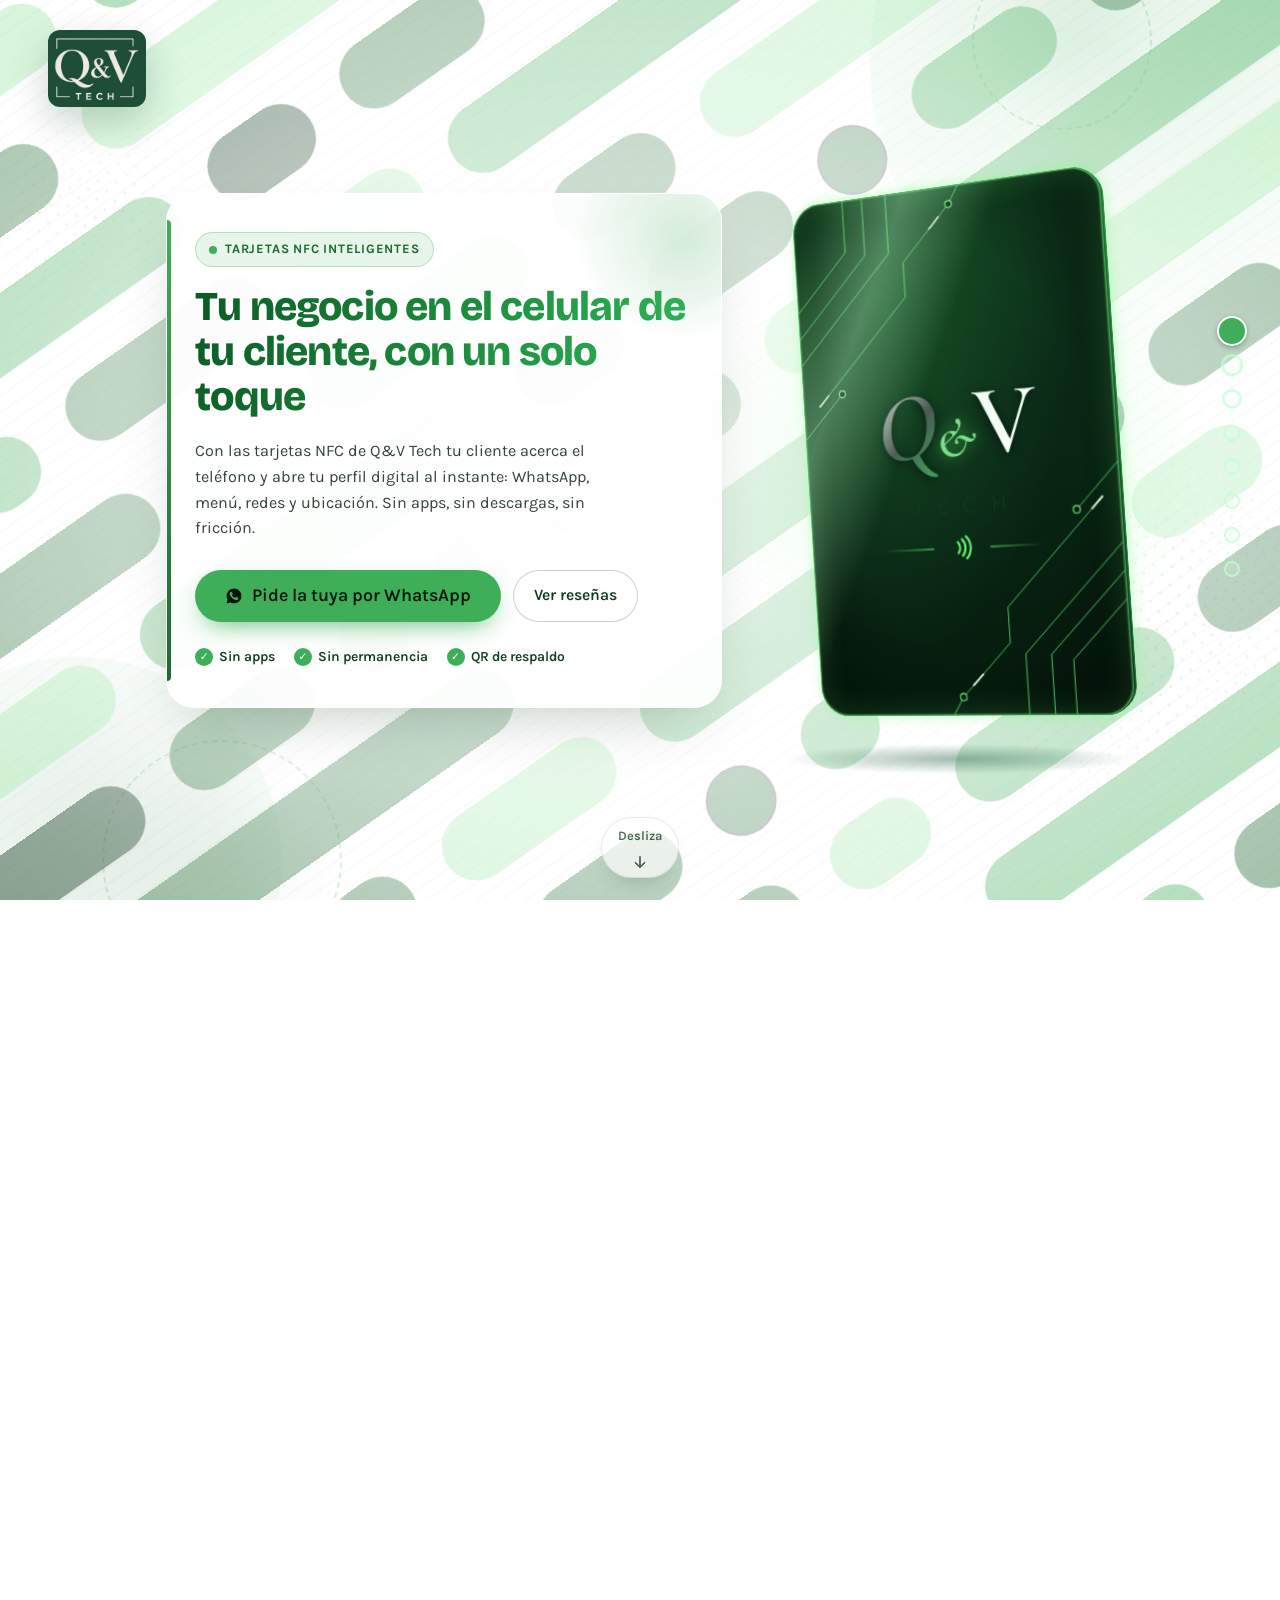
==== commit 0e43924f: "Add files via upload" ====
--- a/index.html
+++ b/index.html
@@ -6,7 +6,7 @@
   <!-- CONFIGURACIÓN BÁSICA Y METADATOS           -->
   <!-- ========================================== -->
   <meta charset="UTF-8">
-  <meta name="viewport" content="width=device-width, initial-scale=1.0, maximum-scale=1.0, user-scalable=no, viewport-fit=cover">
+  <meta name="viewport" content="width=device-width, initial-scale=1, viewport-fit=cover">
   <title>Q&V Tech — Tarjetas NFC para tu negocio</title>
   <meta name="description" content="Tarjetas NFC inteligentes de Q&V Tech: tu cliente acerca el teléfono y abre tu perfil digital con WhatsApp, menú, redes y ubicación. Sin apps, sin reimprimir.">
   <meta name="theme-color" content="#ffffff">
@@ -48,6 +48,7 @@
   <link rel="stylesheet" href="css/13-canales-y-ajustes.css">
   <link rel="stylesheet" href="css/14-titulos-animados.css">
   <link rel="stylesheet" href="css/15-resenas-faq.css">
+  <link rel="stylesheet" href="css/16-rendimiento.css">
 
   <!-- Script principal -->
   <script src="js/reloj.js" defer></script>
--- a/css/02-fondo.css
+++ b/css/02-fondo.css
@@ -83,13 +83,14 @@
 
 .streaks{
   position:absolute;
-  width:260%;height:260%;
-  left:-80%;top:-80%;
-  transform:rotate(-35deg);
+  left:50%;top:50%;
+  /* ancho y alto los fija js/fondo.js según la pantalla */
+  transform:translate(-50%,-50%) rotate(-35deg);
   display:flex;flex-direction:column;justify-content:center;
-  gap:3.5vmax;
 }
-.track{display:flex;align-items:center;gap:3.5vmax;width:max-content;will-change:transform;}
+/* El espacio entre piezas va dentro de cada mitad (ver fondo.js): así -50% es exacto y el bucle no salta */
+.track{display:flex;align-items:center;width:max-content;flex:none;will-change:transform;animation:slide 60s linear infinite;backface-visibility:hidden;}
+.track .half{display:flex;align-items:center;flex:none;}
 .track i{
   display:block;
   height:5.5vmax;
@@ -110,13 +111,6 @@
   opacity:0.45;
 }
 
-.t1{animation:slide 38s linear infinite;}
-.t2{animation:slide 50s linear infinite;}
-.t3{animation:slide 32s linear infinite;}
-.t4{animation:slide 58s linear infinite;}
-.t5{animation:slide 42s linear infinite;}
-.t6{animation:slide 48s linear infinite;}
-.t7{animation:slide 34s linear infinite;}
 @keyframes slide{
   from{transform:translate3d(0,0,0);}
   to{transform:translate3d(-50%,0,0);}
--- a/css/08-mejoras-visuales.css
+++ b/css/08-mejoras-visuales.css
@@ -115,8 +115,7 @@
 
 /* ---- Indicador "Desliza" y cierre ---- */
 .scroll-hint{
-  padding:8px 16px 6px;border-radius:999px;background:rgba(255,255,255,.72);
-  backdrop-filter:blur(8px);-webkit-backdrop-filter:blur(8px);
+  padding:8px 16px 6px;border-radius:999px;background:rgba(255,255,255,.9);
   border:1px solid var(--line);box-shadow:0 12px 26px -16px rgba(15,61,30,.55);
 }
 .closing .btn-primary{padding:15px 26px;font-size:1rem;}
--- a/css/10-tarjeta-3d.css
+++ b/css/10-tarjeta-3d.css
@@ -16,7 +16,7 @@
 .qv-aura{
   position:absolute;width:min(520px,100%);aspect-ratio:1;border-radius:50%;
   background:radial-gradient(circle,rgba(109,255,122,.28) 0%,rgba(109,255,122,.08) 40%,transparent 68%);
-  filter:blur(30px);animation:qvPulse 5s ease-in-out infinite;pointer-events:none;
+  animation:qvPulse 5s ease-in-out infinite;pointer-events:none;
 }
 @keyframes qvPulse{50%{transform:scale(1.12);opacity:.7}}
 .qv-float{position:relative;transform-style:preserve-3d;animation:qvFloat 6s ease-in-out infinite}
@@ -29,7 +29,6 @@
 .qv-layer,.qv-face{position:absolute;inset:0;border-radius:var(--r)}
 .qv-layer{
   background:linear-gradient(#1f7a35,#0f3d1e);
-  box-shadow:0 0 14px rgba(109,255,122,.55);
 }
 .qv-face{
   backface-visibility:hidden;-webkit-backface-visibility:hidden;overflow:hidden;
@@ -44,8 +43,10 @@
 .qv-front{transform:translateZ(6px)}
 .qv-back{transform:rotateY(180deg) translateZ(6px)}
 .qv-face::after{
-  content:"";position:absolute;inset:0;pointer-events:none;mix-blend-mode:screen;
-  background:linear-gradient(115deg,transparent calc(var(--s,50%) - 18%),rgba(190,255,200,.34) var(--s,50%),transparent calc(var(--s,50%) + 18%));
+  content:"";position:absolute;top:0;bottom:0;left:-100%;width:300%;pointer-events:none;mix-blend-mode:screen;
+  background:linear-gradient(115deg,transparent calc(50% - 8.4%),rgba(190,255,200,.34) 50%,transparent calc(50% + 8.4%));
+  transform:translateX(calc((var(--s,50%) - 50%) * .582));
+  will-change:transform;
 }
 .qv-face::before{
   content:"";position:absolute;inset:0;pointer-events:none;
@@ -53,7 +54,7 @@
 }
 svg.qv-circuit{position:absolute;inset:0;width:100%;height:100%;opacity:1}
 .qv-circuit path{fill:none;stroke:var(--neon);stroke-width:.9;stroke-linecap:round;opacity:.75}
-.qv-circuit .pulse{stroke:#d9ffdc;stroke-width:1.4;stroke-dasharray:14 190;animation:qvRun 3.6s linear infinite;filter:drop-shadow(0 0 3px var(--neon));opacity:1}
+.qv-circuit .pulse{stroke:#d9ffdc;stroke-width:1.4;stroke-dasharray:14 190;animation:qvRun 3.6s linear infinite;opacity:1}
 .qv-circuit .pulse.b{animation-delay:-1.8s}
 @keyframes qvRun{to{stroke-dashoffset:-204}}
 .qv-circuit circle{fill:#06170c;stroke:var(--neon);stroke-width:1}
@@ -101,7 +102,7 @@
 .qv-shadow{
   position:absolute;left:50%;top:calc(50% + var(--h)/2 + 30px);
   width:calc(var(--w)*1.1);height:30px;transform:translateX(-50%);
-  background:radial-gradient(ellipse,rgba(45,106,79,.45),rgba(0,0,0,0) 70%);filter:blur(10px);pointer-events:none;
+  background:radial-gradient(ellipse,rgba(45,106,79,.45),rgba(0,0,0,0) 70%);pointer-events:none;
 }
 @media (max-width:980px){
   .qv-stage{--w:min(150px,21vh);}
--- a/css/13-canales-y-ajustes.css
+++ b/css/13-canales-y-ajustes.css
@@ -227,12 +227,12 @@
 
 .rubros-t{margin-top:1.6rem;text-align:center;color:#4c5a54;font-size:.9rem}
 .rubros{list-style:none;display:flex;flex-wrap:wrap;justify-content:center;gap:.6rem;margin-top:.7rem}
-.rubros li{padding:.5rem 1rem;border-radius:99px;font-weight:600;font-size:.88rem;color:#4c5a54;background:rgba(255,255,255,.08);border:1px solid rgba(160,255,190,.45);backdrop-filter:blur(6px)}
+.rubros li{padding:.5rem 1rem;border-radius:99px;font-weight:600;font-size:.88rem;color:#4c5a54;background:rgba(255,255,255,.6);border:1px solid rgba(160,255,190,.45);}
 .ch-tile:hover{translate:0 -6px;box-shadow:0 18px 36px -12px rgba(109,255,122,.6)}
 .ch-tile{transition:translate .3s,box-shadow .3s}
 .closing .cta-note{font-size:.95rem;max-width:46ch;color:#4c5a54!important}
 
-.section.is-active .grid.stagger > .card{animation:bounceIn .8s cubic-bezier(.215,.61,.355,1) var(--d,.25s) forwards,cardFloat 3.6s ease-in-out calc(var(--d,.25s) + .9s) infinite alternate,cardGlow 3s ease-in-out calc(var(--d,.25s) + .9s) infinite alternate}
+.section.is-active .grid.stagger > .card{animation:bounceIn .8s cubic-bezier(.215,.61,.355,1) var(--d,.25s) forwards,cardFloat 3.6s ease-in-out calc(var(--d,.25s) + .9s) infinite alternate;box-shadow:0 16px 36px -12px rgba(63,255,140,.45)}
 .grid.stagger > .card:nth-child(2){--d:.32s}.grid.stagger > .card:nth-child(3){--d:.39s}
 .card{overflow:hidden}
 .card::after{content:"";position:absolute;inset:0;border-radius:inherit;pointer-events:none;background:linear-gradient(115deg,transparent 38%,rgba(255,255,255,.85) 50%,transparent 62%);transform:translateX(-130%);animation:cardShine 5s ease-in-out infinite;animation-delay:calc(var(--d,.25s) * 8)}
--- a/css/14-titulos-animados.css
+++ b/css/14-titulos-animados.css
@@ -28,7 +28,7 @@
 body .ch-title span,body .ch-title em{width:fit-content;}
 body .content .sub{--tg-c:#2aa84d;--tg-d:#47d673;}
 body .slogan-box h1,body .content h1,body .content h2,body .closing h2,body h2.ch-title{
-  filter:drop-shadow(0 0 10px rgba(63,255,122,.28));
+  /* sin filter: drop-shadow aquí obligaba a repintar el título en cada cuadro de la animación */
 }
 @keyframes qvTitleShine{from{background-position:0% 50%;}to{background-position:100% 50%;}}
 @media (prefers-reduced-motion:reduce){
--- a/css/16-rendimiento.css
+++ b/css/16-rendimiento.css
@@ -0,0 +1,21 @@
+/* =====================================================
+   RENDIMIENTO
+   Las 8 secciones están apiladas en la misma página, así que antes TODAS
+   sus animaciones infinitas (brillos, pulsos, sombras, tarjeta 3D…)
+   corrían a la vez aunque solo se vea una. Eso saturaba el navegador y
+   hacía que el fondo se pegara. Ahora solo anima la sección visible.
+   ===================================================== */
+.section:not(.is-active),
+.section:not(.is-active) *,
+.section:not(.is-active) *::before,
+.section:not(.is-active) *::after{
+  animation-play-state:paused !important;
+}
+
+/* Pestaña oculta o ventana en segundo plano: todo el fondo en pausa */
+html.qv-pausa .bg *,
+html.qv-pausa .bg *::before{animation-play-state:paused !important;}
+
+@media (prefers-reduced-motion:reduce){
+  .track,.orb,.decor-circle,.halftone::before{animation:none !important;}
+}
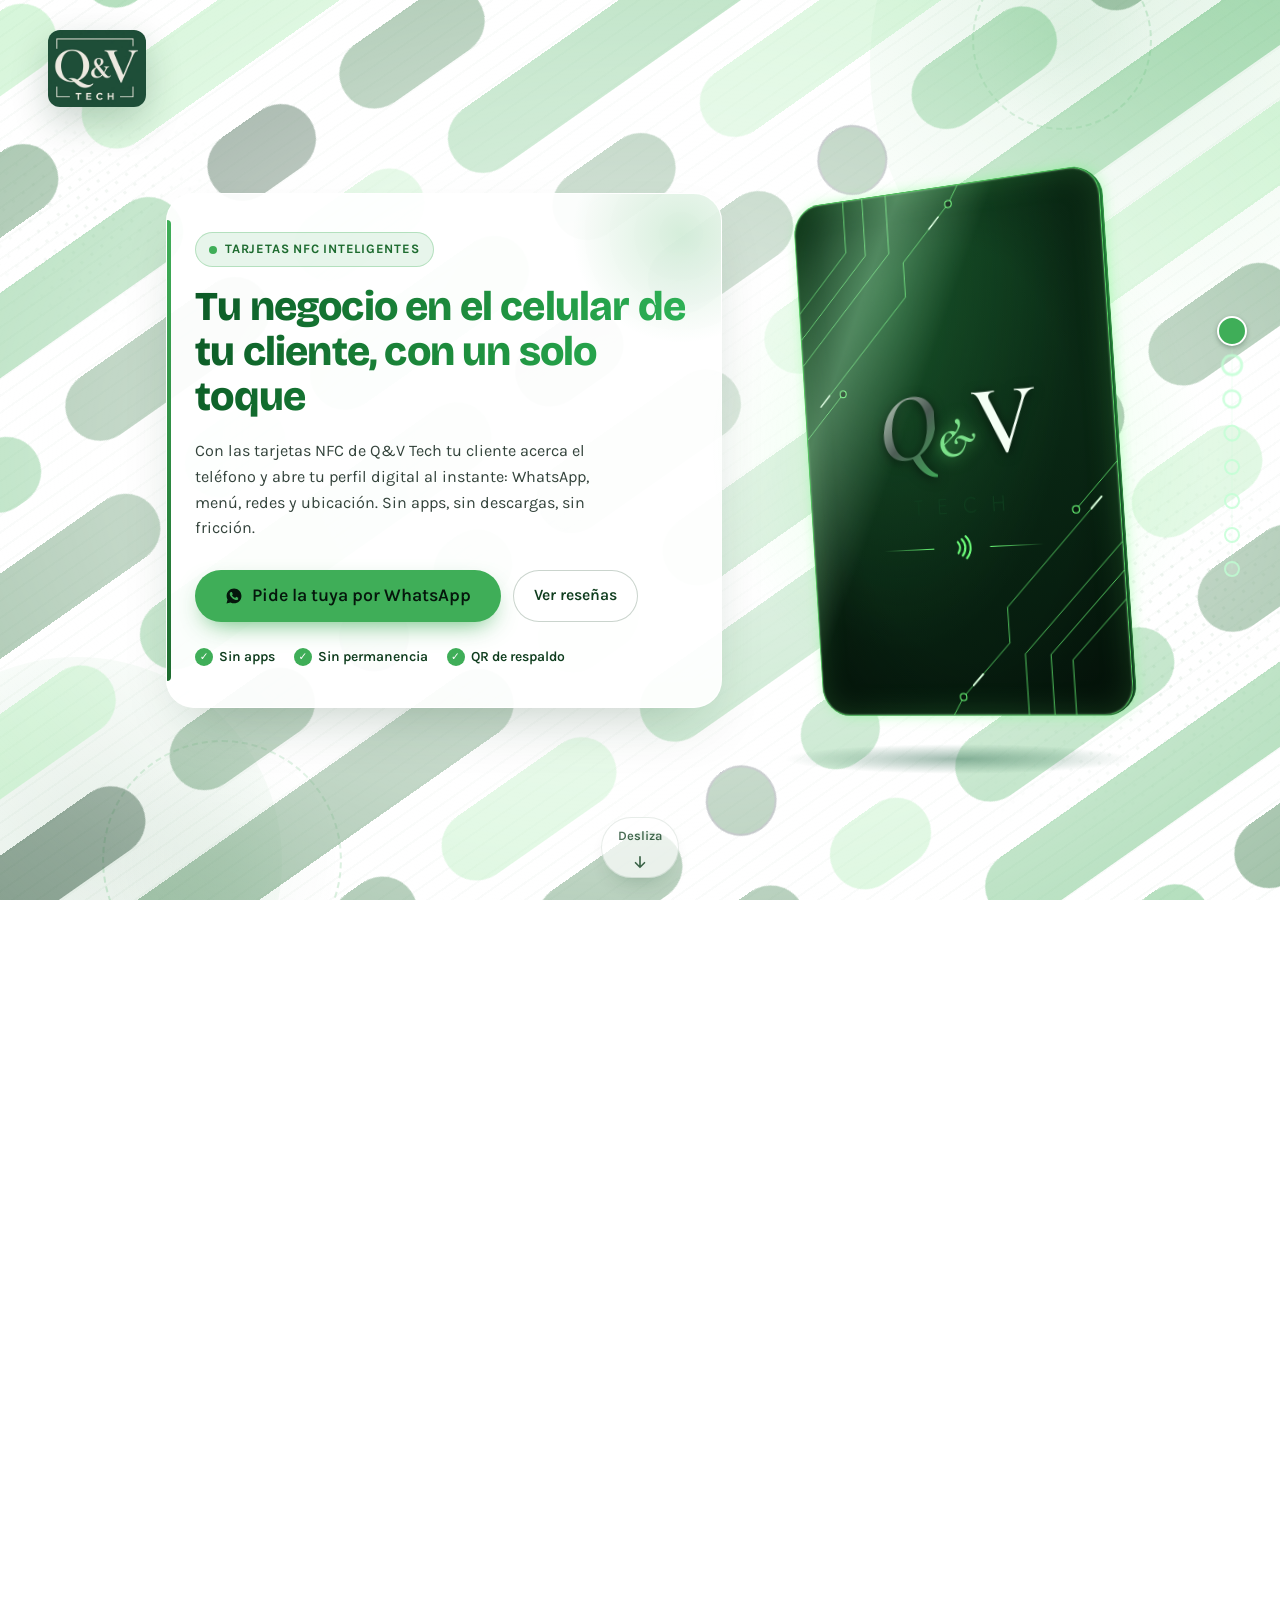
==== commit 093c9d15: "Add files via upload" ====
--- a/index.html
+++ b/index.html
@@ -49,6 +49,7 @@
   <link rel="stylesheet" href="css/14-titulos-animados.css">
   <link rel="stylesheet" href="css/15-resenas-faq.css">
   <link rel="stylesheet" href="css/16-rendimiento.css">
+  <link rel="stylesheet" href="css/17-movil.css">
 
   <!-- Script principal -->
   <script src="js/reloj.js" defer></script>
--- a/css/17-movil.css
+++ b/css/17-movil.css
@@ -0,0 +1,130 @@
+/* =====================================================
+   VERSIÓN CELULAR
+   Se carga al final para ordenar la portada en pantallas chicas:
+   - tarjeta 3D del tamaño correcto (antes medía 320px y tapaba todo)
+   - textos y botones visibles y fáciles de tocar
+   - el contenido nunca queda bajo el logo, la burbuja ni los puntos laterales
+   - cada sección se desplaza por dentro si no cabe en la pantalla
+   ===================================================== */
+@media (max-width:720px){
+
+  /* ---- Logo (arriba) y burbuja de preguntas (abajo) más compactos ---- */
+  .genie.is-logo{left:14px !important;top:max(12px,env(safe-area-inset-top)) !important;}
+  .genie.is-logo img,.clone-traveler img{width:56px !important;}
+  .genie:not(.is-logo){
+    left:14px !important;right:auto !important;top:auto !important;
+    bottom:max(14px,env(safe-area-inset-bottom)) !important;transform:none !important;
+    max-width:calc(100vw - 28px);padding:9px 16px 9px 10px;gap:9px;
+    border-radius:22px 22px 22px 7px;
+  }
+  .genie .q-mark{width:26px;height:26px;font-size:.95rem;}
+  .genie-text{font-size:.9rem;white-space:normal;line-height:1.2;}
+
+  /* ---- Puntos laterales más pequeños (no tapan el texto) ---- */
+  .dots{right:5px;gap:10px;padding:0 3px;}
+  .dot{width:11px;height:11px;}
+  .dot.is-current{width:15px;height:15px;}
+  .nav-orb{width:22px;height:22px;margin:-11px 0 0 -11px;}
+
+  /* ---- Portada (hero): apilada y centrada, sin recortes ---- */
+  .hero{
+    display:flex;flex-direction:column;align-items:stretch;justify-content:flex-start;
+    gap:10px;padding:66px 34px 88px 18px;height:100%;
+    overflow-y:auto;overflow-x:hidden;overscroll-behavior-y:contain;-webkit-overflow-scrolling:touch;
+  }
+  .hero::before,.hero::after{content:'';flex:1 0 0;}   /* centra si cabe; si no, se desplaza desde arriba */
+  .hero-right{order:-1;flex:none;}
+  .qv-stage{--w:96px;height:calc(var(--h) + 22px);}
+  .qv-shadow{top:calc(50% + var(--h)/2 + 12px);height:18px;}
+  .qv-aura{width:min(300px,100%);}
+  .slogan-box{padding:1.15rem 1.1rem 1.1rem 1.3rem;border-radius:22px;}
+  .slogan-box h1{font-size:clamp(1.45rem,6.8vw,1.75rem);max-width:none;line-height:1.12;}
+  .slogan-box p{font-size:.92rem;margin-top:.65rem;max-width:none;line-height:1.5;}
+  .hero-actions{flex-direction:column;gap:10px;margin-top:1rem;}
+  .hero-actions .btn{width:100%;min-height:46px;font-size:.96rem;white-space:nowrap;}
+  .hero-badges{display:flex;flex-wrap:wrap;gap:.3rem .8rem;margin-top:.8rem;font-size:.78rem;}
+  .scroll-hint{display:none;}
+
+  /* ---- Secciones de contenido ---- */
+  .content{
+    padding:72px 34px 96px 18px;height:100%;
+    overflow-y:auto;overflow-x:hidden;overscroll-behavior-y:contain;-webkit-overflow-scrolling:touch;
+  }
+  .content h2{font-size:clamp(1.35rem,6.2vw,1.65rem);margin-bottom:.5rem;}
+  .content .sub{font-size:.94rem;margin-bottom:1.1rem;}
+  .grid,.sec-how .grid,.sec-reviews .grid,.sec-faq .grid{grid-template-columns:1fr !important;gap:.8rem;}
+  .card{padding:1rem 1.05rem;}
+  .card p{font-size:.9rem;}
+  .card h3{font-size:1rem;}
+  .card:hover{transform:none;}
+  .sec-channels .ch-content{padding:72px 34px 96px 18px;}
+  .ch-title{font-size:clamp(1.55rem,7.4vw,2rem);}
+  .ch-grid{transform:none;gap:.6rem;}
+  .ch-tile{min-height:96px;}
+  .closing{
+    justify-content:flex-start;padding:72px 34px 96px 18px;height:100%;
+    overflow-y:auto;overflow-x:hidden;overscroll-behavior-y:contain;
+  }
+  .closing::before,.closing::after{content:'';flex:1 0 0;}
+  .closing h2{font-size:clamp(1.55rem,7vw,1.9rem);}
+  .closing .hero-actions{width:100%;}
+  .btn{min-height:46px;}
+}
+
+@media (max-width:340px){
+  .ch-grid{grid-template-columns:repeat(2,minmax(0,1fr)) !important;}
+}
+
+/* ---- Celular acostado (poca altura): vuelve a dos columnas, todo compacto ---- */
+@media (max-height:520px) and (max-width:980px){
+  .genie.is-logo{left:12px !important;top:10px !important;}
+  .genie.is-logo img,.clone-traveler img{width:44px !important;}
+  .genie:not(.is-logo){left:12px !important;right:auto !important;top:auto !important;bottom:10px !important;transform:none !important;padding:6px 12px 6px 8px;max-width:50vw;}
+  .genie .q-mark{width:22px;height:22px;font-size:.8rem;}
+  .genie-text{font-size:.78rem;white-space:normal;line-height:1.15;}
+  .dots{right:8px;gap:8px;}
+  .dot{width:10px;height:10px;} .dot.is-current{width:14px;height:14px;}
+  .nav-orb{width:20px;height:20px;margin:-10px 0 0 -10px;}
+  .scroll-hint{display:none;}
+
+  .hero{display:grid;grid-template-columns:1.2fr .8fr;gap:18px;padding:14px 44px 14px 70px;align-content:center;overflow-y:auto;}
+  .hero::before,.hero::after{content:none;}
+  .hero-right{order:0;}
+  .qv-stage{--w:23vh;height:calc(var(--h) + 20px);}
+  .slogan-box{padding:.9rem 1.1rem;}
+  .slogan-box h1{font-size:1.35rem;}
+  .slogan-box p{font-size:.82rem;margin-top:.4rem;}
+  .hero-actions{margin-top:.7rem;gap:8px;}
+  .hero-actions .btn{padding:9px 14px;font-size:.85rem;min-height:40px;}
+  .hero-badges{display:none;}
+
+  .content,.sec-channels .ch-content{padding:14px 44px 56px 70px;}
+  .content h2{font-size:1.25rem;margin-bottom:.3rem;}
+  .content .sub{margin-bottom:.7rem;font-size:.85rem;}
+  .grid{gap:.6rem;}
+  .card{padding:.7rem .85rem;}
+  .card p{font-size:.82rem;}
+  .closing{padding:14px 44px 56px 70px;}
+}
+
+/* ---- Celulares de pantalla corta (ej. iPhone SE): todo más compacto para ver el botón sin desplazarse ---- */
+@media (max-width:720px) and (max-height:640px){
+  .qv-stage{--w:72px;height:calc(var(--h) + 18px);}
+  .hero{padding-top:58px;gap:6px;}
+  .slogan-box{padding:.95rem 1rem .95rem 1.15rem;}
+  .slogan-box h1{font-size:1.4rem;}
+  .slogan-box p{font-size:.86rem;margin-top:.5rem;display:-webkit-box;-webkit-line-clamp:4;-webkit-box-orient:vertical;overflow:hidden;}
+  .hero-actions{margin-top:.8rem;}
+  .hero-actions .btn{min-height:44px;}
+  .hero-badges{display:none;}
+}
+
+/* ---- Tablet vertical ---- */
+@media (min-width:721px) and (max-width:980px) and (min-height:521px){
+  .qv-stage{--w:130px;height:calc(var(--h) + 24px);}
+  .hero{gap:1rem;padding-top:100px;padding-bottom:70px;}
+}
+
+@media (max-width:340px){
+  .hero-actions .btn{font-size:.86rem;gap:7px;padding-inline:10px;}
+}
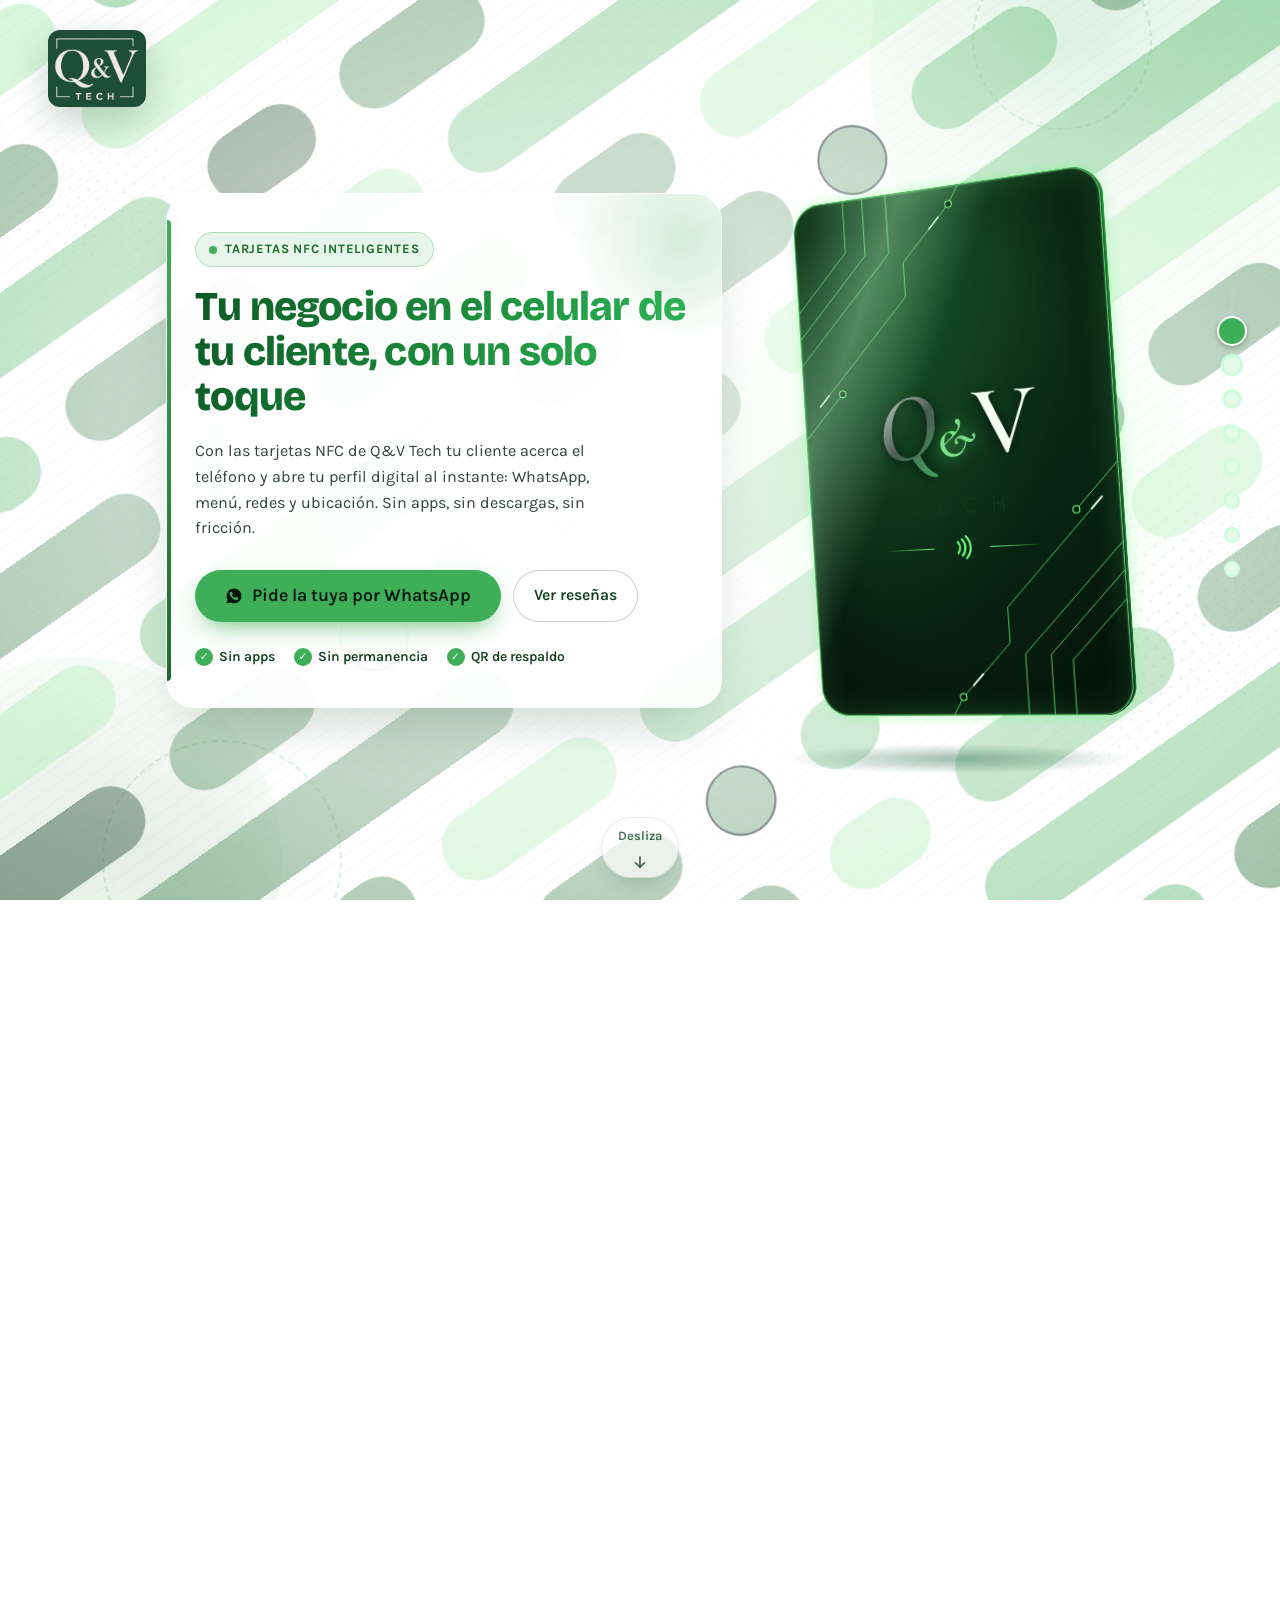
==== commit d1b7b934: "Add files via upload" ====
--- a/index.html
+++ b/index.html
@@ -50,6 +50,11 @@
   <link rel="stylesheet" href="css/15-resenas-faq.css">
   <link rel="stylesheet" href="css/16-rendimiento.css">
   <link rel="stylesheet" href="css/17-movil.css">
+  <link rel="stylesheet" href="css/40-temas.css">
+
+  <!-- Temas de festividad (se aplica al instante para evitar parpadeo) -->
+  <script src="js/qv-config.js"></script>
+  <script src="js/temas.js"></script>
 
   <!-- Script principal -->
   <script src="js/reloj.js" defer></script>
--- a/css/02-fondo.css
+++ b/css/02-fondo.css
@@ -2,7 +2,7 @@
    FONDO: orbes, medios tonos y franjas animadas
    ===================================================== */
 .bg{
-  position:fixed;inset:0;z-index:0;pointer-events:none;overflow:hidden;contain:strict;
+  position:fixed;left:0;top:0;right:0;height:100vh;height:100lvh;z-index:0;pointer-events:none;overflow:hidden;contain:strict;
   background-color:#ffffff;
   background-image: repeating-linear-gradient(
     -35deg,
@@ -89,7 +89,7 @@
   display:flex;flex-direction:column;justify-content:center;
 }
 /* El espacio entre piezas va dentro de cada mitad (ver fondo.js): así -50% es exacto y el bucle no salta */
-.track{display:flex;align-items:center;width:max-content;flex:none;will-change:transform;animation:slide 60s linear infinite;backface-visibility:hidden;}
+.track{display:flex;align-items:center;width:max-content;flex:none;will-change:transform;animation:slide 60s linear infinite;}
 .track .half{display:flex;align-items:center;flex:none;}
 .track i{
   display:block;
@@ -99,16 +99,15 @@
   flex:none;
 }
 
-.track i.solid{background:#3fae58; opacity:0.45;}
-.track i.pale{background:#1d6b2f; opacity:0.45;}
-.track i.line{background:#8fe79a; opacity:0.4;}
-.track i.dark{background:#0f3d1e; opacity:0.5;}
+.track i.solid{background:rgba(63,174,88,.45);}
+.track i.pale{background:rgba(29,107,47,.45);}
+.track i.line{background:rgba(143,231,154,.4);}
+.track i.dark{background:rgba(15,61,30,.5);}
 .track i.dot{
   height:5.5vmax;min-height:42px;
   width:5.5vmax;min-width:42px;
   border-radius:50%;
-  background:#1d6b2f;
-  opacity:0.45;
+  background:rgba(29,107,47,.45);
 }
 
 @keyframes slide{
@@ -117,7 +116,7 @@
 }
 
 .bg-veil{
-  position:fixed;inset:0;z-index:0;pointer-events:none;
+  position:fixed;left:0;top:0;right:0;height:100vh;height:100lvh;z-index:0;pointer-events:none;
   background:radial-gradient(ellipse at 50% 50%, rgba(255,255,255,.75) 0%, rgba(255,255,255,.4) 60%, rgba(255,255,255,.1) 100%);
 }
 
--- a/css/09-layout-global.css
+++ b/css/09-layout-global.css
@@ -53,3 +53,16 @@
   transition: transform 0.1s ease-out, background-color .35s, border-color .35s, width .35s, height .35s, box-shadow .35s;
 }
 
+
+/* ----- Esferas de navegación: sin cruz al acercar el cursor -----
+   La línea guía (vertical) se veía a través de las esferas huecas (fondo translúcido) y,
+   junto con el borde/etiqueta, dibujaba una cruz. Ahora cada esfera tiene relleno sólido
+   (mismo tono menta de antes) y la guía queda detrás; además se ocultan los pseudo-elementos
+   que no se usan mientras no haya animación. */
+.dot.nav-dot{background:#e4fbe9 !important;cursor:pointer;outline:none;-webkit-tap-highlight-color:transparent;}
+.dot.nav-dot.is-reached{background:var(--green-bright) !important;}
+.dot.nav-dot.is-current{background:#fff !important;}
+.dot.nav-dot:focus,.dot.nav-dot:focus-visible{outline:none;}
+.dot.nav-dot:not(.pulse)::before{display:none;}
+.dot.nav-dot:hover{border-color:inherit;}
+.nav-orb i{background:var(--green-bright) !important;}
--- a/css/10-tarjeta-3d.css
+++ b/css/10-tarjeta-3d.css
@@ -40,8 +40,8 @@
   box-shadow:inset 0 0 30px rgba(109,255,122,.25),inset 0 0 2px rgba(191,245,196,.9);
   padding:0;display:block;
 }
-.qv-front{transform:translateZ(6px)}
-.qv-back{transform:rotateY(180deg) translateZ(6px)}
+.qv-front{transform:translateZ(calc(var(--w) * .0182))}
+.qv-back{transform:rotateY(180deg) translateZ(calc(var(--w) * .0182))}
 .qv-face::after{
   content:"";position:absolute;top:0;bottom:0;left:-100%;width:300%;pointer-events:none;mix-blend-mode:screen;
   background:linear-gradient(115deg,transparent calc(50% - 8.4%),rgba(190,255,200,.34) 50%,transparent calc(50% + 8.4%));
--- a/css/12-navegacion-logo-efectos.css
+++ b/css/12-navegacion-logo-efectos.css
@@ -101,3 +101,13 @@
 #dots.traveling .nav-orb{filter:drop-shadow(0 0 5px rgba(63,174,88,.95));}
 #dots .nav-orb i{transform-origin:center;}
 
+
+/* ----- Efecto dock tipo macOS (lo mueve js/navegacion.js) -----
+   La guía gris sigue a los extremos cuando la lente desplaza los círculos, y la etiqueta
+   ("Inicio", "Tus canales"…) no crece junto con el círculo: solo se aparta para no taparlo. */
+.dots::before{top:var(--rt,0px);bottom:var(--rb,0px);}
+.dot.nav-dot::after{
+  right:calc(100% + 10px / var(--s,1));
+  transform-origin:right center;
+  scale:calc(1 / var(--s,1));
+}
--- a/css/17-movil.css
+++ b/css/17-movil.css
@@ -128,3 +128,55 @@
 @media (max-width:340px){
   .hero-actions .btn{font-size:.86rem;gap:7px;padding-inline:10px;}
 }
+
+/* ---- Laptops y tablets horizontales de poca altura (1024×768, 1366×768…) ----
+   La burbuja de preguntas (abajo a la izquierda) tapaba el final del contenido
+   y la tarjeta 3D se veía enorme junto al texto. */
+@media (min-width:981px) and (max-height:820px){
+  .content{padding-bottom:104px;padding-top:18px;}
+  .content h2{font-size:clamp(1.4rem,2.3vw,2rem);}
+  .content .sub{margin-bottom:1.1rem;}
+  .card{padding:1.2rem 1.2rem;}
+  .qv-stage{--w:min(300px,31vh);}
+}
+
+/* ---- Canales: las tarjetas ya no se pisan ----
+   Cada tarjeta flotaba hasta ±19px en sentidos opuestos al vecino, pero entre ellas
+   solo hay 10–16px de espacio, así que se montaban (y tapaban el texto, p. ej. "Mensajes").
+   Se mantiene el mismo flote, pero con una amplitud que nunca llega a tocar a la vecina. */
+@keyframes chFloat{0%,100%{translate:0 0}50%{translate:0 calc(var(--amp,-8px) * .4)}}
+
+/* Tablets/laptops angostos: un poco más de aire entre tarjetas de canales (la rotación de 3D las acercaba ~2px) */
+@media (min-width:721px) and (max-width:1100px){ .ch-grid{gap:.85rem;} }
+
+/* =====================================================
+   CELULAR (vertical) — portada ordenada y completa
+   Todo cabe en una sola pantalla: sin recortes abajo (barra del navegador),
+   sin que los puntos laterales toquen el recuadro y sin tarjeta gigante.
+   ===================================================== */
+@media (max-width:720px) and (orientation:portrait){
+  .section{height:100dvh;}
+  .hero{
+    justify-content:center;gap:8px;
+    padding:calc(env(safe-area-inset-top) + 64px) 46px calc(env(safe-area-inset-bottom) + 28px) 16px;
+  }
+  .hero::before,.hero::after{display:none;}
+  .hero-right{margin-left:0 !important;order:-1;flex:none;}
+  .qv-stage{--w:84px;height:calc(var(--h) + 8px);}
+  .qv-aura{width:min(220px,100%);}
+  .qv-shadow{display:none;}
+  .slogan-box{padding:1rem 1rem 1rem 1.2rem;border-radius:22px;}
+  .slogan-box h1{font-size:clamp(1.3rem,6.2vw,1.55rem);line-height:1.12;max-width:none;}
+  .slogan-box p{font-size:.86rem;line-height:1.42;margin-top:.5rem;}
+  .eyebrow{margin-bottom:.65rem;padding:5px 11px;font-size:.68rem;}
+  .hero-actions{margin-top:.85rem;gap:8px;}
+  .hero-actions .btn,.hero .btn-primary{min-height:44px;padding:12px 16px !important;font-size:.95rem !important;}
+  .hero-badges{display:none;}
+
+  /* resto de secciones: no pasan por debajo de los puntos laterales */
+  .content,.sec-channels .ch-content,.closing{padding-right:46px;padding-bottom:calc(env(safe-area-inset-bottom) + 90px);}
+}
+@media (max-width:720px) and (orientation:portrait) and (max-height:700px){
+  .qv-stage{--w:54px;}
+  .slogan-box p{display:-webkit-box;-webkit-line-clamp:4;-webkit-box-orient:vertical;overflow:hidden;}
+}
--- a/css/40-temas.css
+++ b/css/40-temas.css
@@ -0,0 +1,95 @@
+/* =====================================================
+   TEMAS DE FESTIVIDAD — solo suman detalles sobre la página normal.
+   Se activan con <html data-tema="halloween|navidad|anio-nuevo|fiestas-patrias"> (js/temas.js)
+   ===================================================== */
+
+/* ----- Cartelito y capa de adornos (comunes) ----- */
+.qv-tema-pill{
+  position:fixed;left:50%;top:max(12px,env(safe-area-inset-top));transform:translateX(-50%);z-index:85;
+  padding:7px 16px;border-radius:999px;background:var(--green-dark);color:#fff;font-weight:700;font-size:.82rem;line-height:1;
+  white-space:nowrap;pointer-events:none;box-shadow:0 10px 24px -10px rgba(0,0,0,.45);
+  animation:qvPillIn .7s cubic-bezier(.22,1,.36,1) both;transition:opacity .8s,transform .8s;
+}
+.qv-tema-pill.out{opacity:0;transform:translate(-50%,-14px);}
+@keyframes qvPillIn{from{opacity:0;transform:translate(-50%,-20px) scale(.9);}}
+@media (max-width:720px){.qv-tema-pill{left:auto;right:56px;transform:none;font-size:.74rem;padding:6px 12px;}
+  .qv-tema-pill.out{transform:translateY(-14px);} @keyframes qvPillIn{from{opacity:0;transform:translateY(-16px);}}}
+
+.qv-tema-layer{position:fixed;left:0;top:0;right:0;height:100vh;height:100lvh;z-index:70;pointer-events:none;overflow:hidden;contain:strict;}
+.qv-p{position:absolute;left:var(--x);top:0;font-size:var(--s);line-height:1;opacity:.9;will-change:transform;user-select:none;
+  text-shadow:0 1px 3px rgba(0,0,0,.12);animation-duration:var(--d);animation-delay:var(--dl);animation-iteration-count:infinite;animation-timing-function:linear;}
+.qv-p.fall{animation-name:qvFall;}
+.qv-p.fly{top:var(--y);left:0;animation-name:qvFly;animation-timing-function:ease-in-out;opacity:.85;}
+.qv-p.rise{animation-name:qvRise;opacity:.8;}
+@keyframes qvFall{from{transform:translate3d(0,-10vh,0) rotate(0);}to{transform:translate3d(var(--dr),112vh,0) rotate(var(--rot));}}
+@keyframes qvFly{0%{transform:translate3d(-14vw,0,0);}50%{transform:translate3d(50vw,var(--dy),0) rotate(6deg);}100%{transform:translate3d(114vw,0,0);}}
+@keyframes qvRise{from{transform:translate3d(0,108vh,0) rotate(-6deg);}50%{transform:translate3d(var(--dr),48vh,0) rotate(6deg);}to{transform:translate3d(0,-14vh,0) rotate(-6deg);}}
+html.qv-pausa .qv-tema-layer *{animation-play-state:paused !important;}
+@media (prefers-reduced-motion:reduce){.qv-tema-layer{display:none;}}
+
+/* ----- HALLOWEEN: naranja y morado ----- */
+html[data-tema="halloween"]{--green-bright:#ff8a1f;--green-mid:#c25a06;--green-soft:#ffc27a;--green-glow:rgba(255,138,31,.5);}
+html[data-tema="halloween"] .qv-tema-pill{background:#2a1245;}
+html[data-tema="halloween"] .track i.solid{background:rgba(255,138,31,.38);}
+html[data-tema="halloween"] .track i.pale{background:rgba(110,60,160,.34);}
+html[data-tema="halloween"] .track i.line{background:rgba(255,194,122,.45);}
+html[data-tema="halloween"] .track i.dark{background:rgba(42,18,69,.42);}
+html[data-tema="halloween"] .track i.dot{background:rgba(110,60,160,.38);}
+html[data-tema="halloween"] .orb-1{background:radial-gradient(circle at 38% 38%,rgba(255,138,31,.20),rgba(255,194,122,.08) 60%,transparent 72%);}
+html[data-tema="halloween"] .orb-2{background:radial-gradient(circle at 55% 45%,rgba(110,60,160,.16),rgba(150,90,200,.06) 58%,transparent 74%);}
+html[data-tema="halloween"] .orb-3{background:radial-gradient(circle at 42% 40%,rgba(255,138,31,.16),transparent 70%);}
+html[data-tema="halloween"] .dot.nav-dot{background:#fff0e0 !important;}
+html[data-tema="halloween"] .dot.nav-dot.is-reached,html[data-tema="halloween"] .nav-orb i{background:var(--green-bright) !important;}
+
+/* ----- NAVIDAD: rojo y verde ----- */
+html[data-tema="navidad"]{--green-bright:#d6342c;--green-mid:#a3231d;--green-soft:#ff9d96;--green-glow:rgba(214,52,44,.45);}
+html[data-tema="navidad"] .qv-tema-pill{background:#a3231d;}
+html[data-tema="navidad"] .track i.solid{background:rgba(214,52,44,.36);}
+html[data-tema="navidad"] .track i.pale{background:rgba(29,107,47,.42);}
+html[data-tema="navidad"] .track i.line{background:rgba(255,157,150,.42);}
+html[data-tema="navidad"] .track i.dark{background:rgba(15,61,30,.48);}
+html[data-tema="navidad"] .track i.dot{background:rgba(214,52,44,.38);}
+html[data-tema="navidad"] .orb-1{background:radial-gradient(circle at 38% 38%,rgba(214,52,44,.18),rgba(255,157,150,.08) 60%,transparent 72%);}
+html[data-tema="navidad"] .dot.nav-dot{background:#ffe9e7 !important;}
+html[data-tema="navidad"] .dot.nav-dot.is-reached,html[data-tema="navidad"] .nav-orb i{background:var(--green-bright) !important;}
+
+/* ----- AÑO NUEVO: dorado y azul noche ----- */
+html[data-tema="anio-nuevo"]{--green-bright:#d9a400;--green-mid:#a67c00;--green-soft:#f2d36b;--green-glow:rgba(217,164,0,.5);}
+html[data-tema="anio-nuevo"] .qv-tema-pill{background:#1b2740;color:#f2d36b;}
+html[data-tema="anio-nuevo"] .track i.solid{background:rgba(217,164,0,.38);}
+html[data-tema="anio-nuevo"] .track i.pale{background:rgba(27,39,64,.36);}
+html[data-tema="anio-nuevo"] .track i.line{background:rgba(242,211,107,.46);}
+html[data-tema="anio-nuevo"] .track i.dark{background:rgba(27,39,64,.46);}
+html[data-tema="anio-nuevo"] .track i.dot{background:rgba(217,164,0,.4);}
+html[data-tema="anio-nuevo"] .orb-1{background:radial-gradient(circle at 38% 38%,rgba(217,164,0,.2),rgba(242,211,107,.08) 60%,transparent 72%);}
+html[data-tema="anio-nuevo"] .dot.nav-dot{background:#fff6d6 !important;}
+html[data-tema="anio-nuevo"] .dot.nav-dot.is-reached,html[data-tema="anio-nuevo"] .nav-orb i{background:var(--green-bright) !important;}
+
+/* ----- FIESTAS PATRIAS (Chile): rojo, azul y blanco ----- */
+html[data-tema="fiestas-patrias"]{--green-bright:#d52b1e;--green-mid:#0039a6;--green-soft:#8fb2ff;--green-glow:rgba(213,43,30,.45);}
+html[data-tema="fiestas-patrias"] .qv-tema-pill{background:#0039a6;}
+html[data-tema="fiestas-patrias"] .track i.solid{background:rgba(213,43,30,.34);}
+html[data-tema="fiestas-patrias"] .track i.pale{background:rgba(0,57,166,.34);}
+html[data-tema="fiestas-patrias"] .track i.line{background:rgba(143,178,255,.42);}
+html[data-tema="fiestas-patrias"] .track i.dark{background:rgba(0,40,120,.42);}
+html[data-tema="fiestas-patrias"] .track i.dot{background:rgba(213,43,30,.36);}
+html[data-tema="fiestas-patrias"] .orb-1{background:radial-gradient(circle at 38% 38%,rgba(213,43,30,.18),rgba(143,178,255,.08) 60%,transparent 72%);}
+html[data-tema="fiestas-patrias"] .orb-2{background:radial-gradient(circle at 55% 45%,rgba(0,57,166,.16),rgba(143,178,255,.06) 58%,transparent 74%);}
+html[data-tema="fiestas-patrias"] .dot.nav-dot{background:#e8eefc !important;}
+html[data-tema="fiestas-patrias"] .dot.nav-dot.is-reached,html[data-tema="fiestas-patrias"] .nav-orb i{background:var(--green-bright) !important;}
+
+/* ----- Título y botón principal con los colores del tema (antes quedaban verdes) ----- */
+html[data-tema] .slogan-box h1,html[data-tema] .closing h2{
+  background:linear-gradient(120deg,var(--t-dark) 0%,var(--green-mid) 55%,var(--green-bright) 100%) !important;
+  -webkit-background-clip:text !important;background-clip:text !important;color:transparent !important;-webkit-text-fill-color:transparent !important;
+}
+html[data-tema="halloween"]{--t-dark:#2a1245;}
+html[data-tema="navidad"]{--t-dark:#0f3d1e;}
+html[data-tema="anio-nuevo"]{--t-dark:#1b2740;}
+html[data-tema="fiestas-patrias"]{--t-dark:#0b2a6b;}
+html[data-tema] .hero .btn-primary,html[data-tema] .closing .btn-primary{animation-name:waRingTema;}
+@keyframes waRingTema{
+  0%{box-shadow:0 14px 34px -8px var(--green-glow),0 0 0 0 var(--green-glow)}
+  70%,100%{box-shadow:0 14px 34px -8px var(--green-glow),0 0 0 18px transparent}
+}
+html[data-tema] .eyebrow{color:var(--green-mid);}
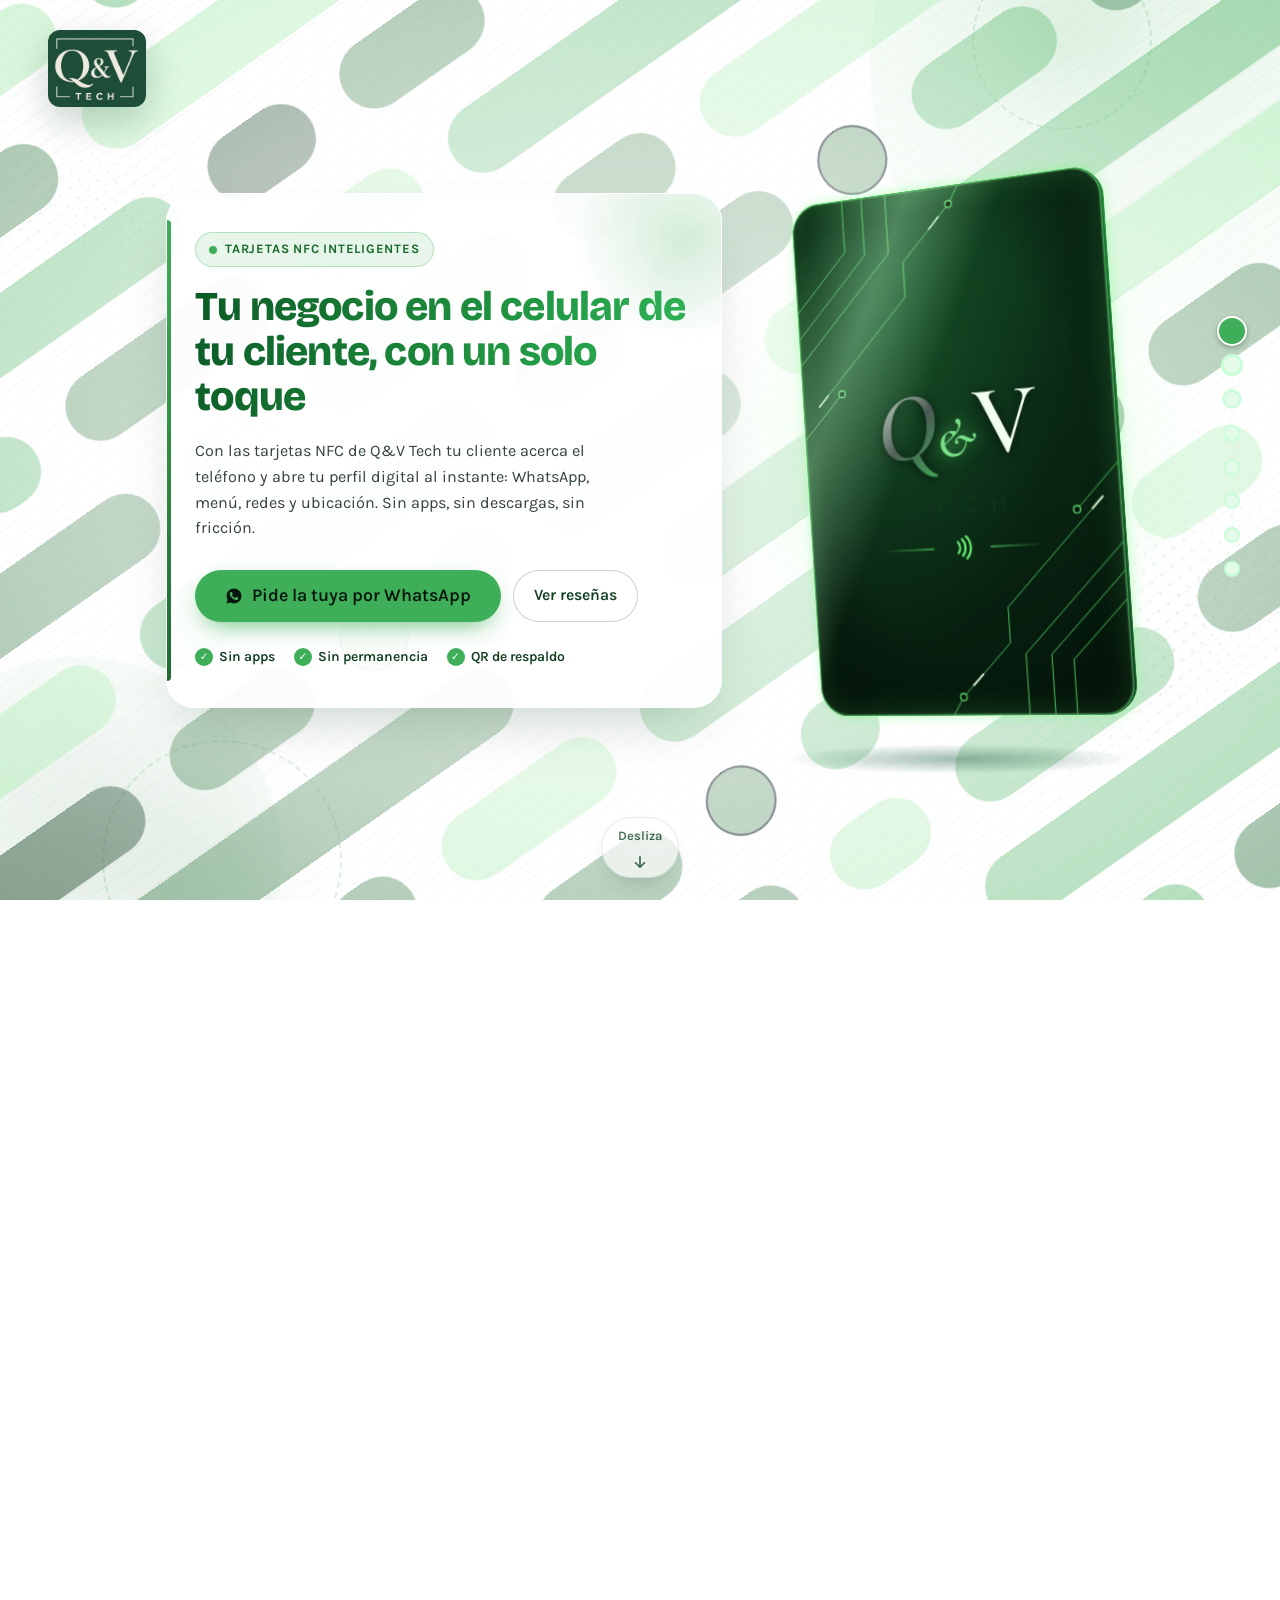
==== commit 37fa39ec: "Add files via upload" ====
--- a/index.html
+++ b/index.html
@@ -50,6 +50,7 @@
   <link rel="stylesheet" href="css/15-resenas-faq.css">
   <link rel="stylesheet" href="css/16-rendimiento.css">
   <link rel="stylesheet" href="css/17-movil.css">
+  <link rel="stylesheet" href="css/18-movil-mejorado.css">
   <link rel="stylesheet" href="css/40-temas.css">
 
   <!-- Temas de festividad (se aplica al instante para evitar parpadeo) -->
@@ -64,6 +65,7 @@
   <script src="js/logo-burbuja.js" defer></script>
   <script src="js/efectos.js" defer></script>
   <script src="js/acceso-oculto.js" defer></script>
+  <script src="js/movil.js" defer></script>
 </head>
 <body>
 
--- a/css/17-movil.css
+++ b/css/17-movil.css
@@ -162,8 +162,9 @@
   }
   .hero::before,.hero::after{display:none;}
   .hero-right{margin-left:0 !important;order:-1;flex:none;}
-  .qv-stage{--w:84px;height:calc(var(--h) + 8px);}
-  .qv-aura{width:min(220px,100%);}
+  /* La tarjeta ocupa el espacio que sobra: crece en pantallas altas y se achica en las cortas */
+  .qv-stage{--w:clamp(64px,calc((100dvh - 470px) / 1.75),150px);height:calc(var(--h) + 16px);}
+  .qv-aura{width:min(300px,100%);}
   .qv-shadow{display:none;}
   .slogan-box{padding:1rem 1rem 1rem 1.2rem;border-radius:22px;}
   .slogan-box h1{font-size:clamp(1.3rem,6.2vw,1.55rem);line-height:1.12;max-width:none;}
@@ -176,7 +177,6 @@
   /* resto de secciones: no pasan por debajo de los puntos laterales */
   .content,.sec-channels .ch-content,.closing{padding-right:46px;padding-bottom:calc(env(safe-area-inset-bottom) + 90px);}
 }
-@media (max-width:720px) and (orientation:portrait) and (max-height:700px){
-  .qv-stage{--w:54px;}
+@media (max-width:720px) and (orientation:portrait) and (max-height:600px){
   .slogan-box p{display:-webkit-box;-webkit-line-clamp:4;-webkit-box-orient:vertical;overflow:hidden;}
 }
--- a/css/18-movil-mejorado.css
+++ b/css/18-movil-mejorado.css
@@ -0,0 +1,223 @@
+/* =====================================================
+   CELULAR (vertical) — REDISEÑO DE LA PÁGINA PRINCIPAL
+   -----------------------------------------------------
+   TODO está dentro de @media (max-width:720px) and (orientation:portrait),
+   así que el computador y la tablet NO cambian en nada.
+
+   Idea: cada sección cabe completa en una pantalla (sin perder información):
+   - tarjetas compactas en fila (icono a la izquierda, texto a la derecha)
+   - "Cómo funciona" vuelve a mostrar la demo animada del teléfono (en miniatura)
+   - reseñas en carrusel horizontal (deslizar de lado)
+   - preguntas frecuentes en acordeón (toca para abrir)
+   - la burbuja de abajo tiene su propia franja: ya no tapa el contenido
+   - se muestran las insignias "Sin apps · Sin permanencia · QR de respaldo"
+   ===================================================== */
+/* Elementos que crea js/movil.js: invisibles fuera del celular */
+.rv-dots,.rv-hint{display:none;}
+
+@media (max-width:720px) and (orientation:portrait){
+
+  :root{
+    --m-left:16px;          /* margen izquierdo */
+    --m-right:38px;         /* espacio reservado para los puntos laterales */
+    --m-top:calc(env(safe-area-inset-top) + 20px);
+    --m-bottom:calc(env(safe-area-inset-bottom) + 84px);   /* franja de la burbuja */
+  }
+
+  /* ---------- Puntos laterales: más finos, pegados al borde ---------- */
+  .dots{right:4px;gap:9px;padding:0 2px;}
+  .dot.nav-dot,.dot.nav-dot.is-current{width:10px;height:10px;}
+  .dot.nav-dot.is-current{width:13px;height:13px;}
+  #dots{padding:26px 6px;}
+
+  /* ---------- Burbuja inferior: compacta y siempre debajo del contenido ---------- */
+  .genie:not(.is-logo){
+    padding:8px 14px 8px 8px;gap:8px;
+    max-width:calc(100vw - 62px);
+  }
+  .genie .q-mark{width:24px;height:24px;font-size:.88rem;}
+  .genie-text{font-size:.84rem;}
+
+  /* ---------- Contenedores de cada sección ---------- */
+  .content,
+  .sec-channels .ch-content{
+    padding:var(--m-top) var(--m-right) var(--m-bottom) var(--m-left);
+    display:flex;flex-direction:column;justify-content:flex-start;
+    /* difumina el borde inferior solo cuando hay más por ver */
+    -webkit-mask-image:linear-gradient(to bottom,#000 calc(100% - 78px),transparent calc(100% - 66px));
+            mask-image:linear-gradient(to bottom,#000 calc(100% - 78px),transparent calc(100% - 66px));
+  }
+  .content::before,.content::after{content:none;}
+  .content > :first-child,.ch-content > :first-child{margin-top:auto;}
+  .content > :last-child,.ch-content > :last-child{margin-bottom:auto;}
+
+  /* Títulos más contenidos para ganar espacio */
+  .content h2{
+    font-size:clamp(1.3rem,6vw,1.55rem);line-height:1.12;margin:0 auto .45rem;max-width:none;
+  }
+  .content h2::after,.content h1::after{width:44px;height:3px;margin-top:.6rem;}
+  .title-why{font-size:clamp(1.08rem,5vw,1.25rem) !important;line-height:1.18;max-width:none;}
+  .content .sub{font-size:.9rem;line-height:1.4;margin:0 auto .9rem;}
+
+  /* ---------- Tarjetas: fila compacta (icono | texto) ---------- */
+  .grid{gap:.55rem;}
+  .grid.stagger > .card,
+  .section.is-active .grid.stagger > .card{
+    /* sin flote ni brillo móvil: no se pisan entre sí ni se cortan */
+    animation:bounceIn .7s cubic-bezier(.215,.61,.355,1) var(--d,.25s) forwards !important;
+    translate:none;
+    box-shadow:0 10px 24px -14px rgba(15,61,30,.45);
+  }
+  .card::after{display:none;}
+  .card .ico{animation:none;}
+
+  .card{
+    display:grid;grid-template-columns:38px 1fr;column-gap:.8rem;align-items:start;
+    padding:.8rem .9rem;border-radius:16px;
+  }
+  .card .ico{grid-row:1 / span 2;margin:0;width:38px;height:38px;border-radius:12px;}
+  .card h3{font-size:.98rem;margin:0 0 .15rem;line-height:1.2;}
+  .card p{font-size:.84rem;line-height:1.38;margin:0;}
+  /* tarjetas sin icono (preguntas): una sola columna */
+  .card:not(:has(.ico)){display:block;}
+
+  /* ---------- 1 · Por qué NFC: rubros como chips en dos columnas ---------- */
+  .rubros-t{margin-top:1rem;font-size:.82rem;}
+  .rubros{display:grid;grid-template-columns:1fr 1fr;gap:.4rem;margin-top:.5rem;}
+  .rubros li{
+    font-size:.78rem;padding:.45rem .5rem;text-align:center;line-height:1.2;
+    animation:none;display:flex;align-items:center;justify-content:center;
+  }
+
+  /* ---------- 2 · Cómo funciona: demo del teléfono en miniatura ---------- */
+  .sec-how .content{display:flex;}
+  .sec-how .grid{grid-template-columns:1fr !important;}
+  .sec-how .card{padding:.8rem .9rem !important;}
+  .sec-how .card p{font-size:.82rem;line-height:1.34;}
+  .sec-how .sub,.sec-how h2{margin-left:auto;margin-right:auto;}
+  .sec-how h2::after{margin-left:auto;margin-right:auto;}
+  .sec-how .sub{margin-bottom:.4rem;}
+  .phone-demo{
+    display:flex;                       /* antes estaba oculto en celular */
+    width:290px;height:430px;
+    margin:-122px auto -122px;          /* el espacio real = 430 × 0.40 */
+    transform:scale(.40);transform-origin:center center;
+    pointer-events:none;
+    flex:none;
+  }
+  /* En pantallas bajitas no cabe: se oculta solo ahí */
+  @media (max-height:780px){
+    .phone-demo{display:none;}
+  }
+
+  /* ---------- 4 · Canales ---------- */
+  .ch-layout{gap:.9rem;}
+  .ch-eyebrow{font-size:.68rem;margin-bottom:.5rem;}
+  .ch-title{font-size:clamp(1.55rem,7.4vw,1.9rem);}
+  .ch-note{margin-top:.5rem;font-size:.8rem;max-width:none;}
+  .ch-stage{padding:.2rem;}
+  .ch-grid{transform:none;gap:.5rem;}
+  .ch-tile,
+  .ch-tile:nth-child(n){rotate:0deg;}
+  .ch-tile{min-height:92px;padding:.65rem .6rem;border-radius:16px;}
+  .ch-ico img,.ch-line,.ch-spark{width:30px;height:30px;}
+  .ch-name{font-size:.8rem;white-space:normal;}
+  .ch-sub{font-size:.66rem;}
+  .ch-fav .ch-sub{display:none;}      /* "Tus canales más usados" no cabe en una celda */
+  .ch-arrow{top:.5rem;right:.5rem;width:22px;height:22px;}
+  .ch-arrow svg{width:11px;height:11px;}
+  .ch-badge{top:.45rem;right:.45rem;min-width:20px;height:20px;font-size:.66rem;}
+  .ch-star{display:none;}
+  /* sin flote vertical en celular (no se pisan entre sí) */
+  .section.is-active .ch-grid.stagger > .ch-tile.ch-fav{
+    animation:bounceIn .8s cubic-bezier(.215,.61,.355,1) var(--d) both !important;
+  }
+  .section.is-active .ch-grid.stagger > .ch-tile:not(.ch-fav){
+    animation:bounceIn .8s cubic-bezier(.215,.61,.355,1) var(--d) both !important;
+  }
+
+  /* ---------- 5 · Reseñas: carrusel horizontal ---------- */
+  .sec-reviews .grid{
+    display:flex !important;flex-direction:row;gap:.7rem;
+    overflow-x:auto;overflow-y:hidden;
+    scroll-snap-type:x mandatory;-webkit-overflow-scrolling:touch;overscroll-behavior-x:contain;
+    margin:0 calc(var(--m-right) * -1) 0 calc(var(--m-left) * -1);
+    padding:.3rem var(--m-right) .6rem var(--m-left);
+    scroll-padding-left:var(--m-left);
+    scrollbar-width:none;
+  }
+  .sec-reviews .grid::-webkit-scrollbar{display:none;}
+  .sec-reviews .review-card{
+    flex:0 0 min(84%,310px);scroll-snap-align:start;
+    display:flex;flex-direction:column;gap:.7rem;padding:1rem;
+  }
+  .review-card blockquote{font-size:.9rem;line-height:1.5;}
+  .rv-stars svg{width:16px;height:16px;}
+  /* indicador "1 · 2 · 3" (lo crea js/movil.js) */
+  .rv-dots{display:flex;justify-content:center;align-items:center;gap:7px;margin-top:.2rem;}
+  .rv-dots i{width:7px;height:7px;border-radius:50%;background:rgba(15,61,30,.22);transition:width .25s,background .25s;}
+  .rv-dots i.on{width:20px;border-radius:5px;background:var(--green-bright);}
+  .rv-hint{display:block;text-align:center;font-size:.72rem;color:var(--muted);margin-top:.35rem;}
+
+  /* ---------- 6 · Preguntas frecuentes: acordeón ---------- */
+  .sec-faq .grid{gap:.45rem;}
+  .sec-faq .card{padding:.75rem .9rem;cursor:pointer;-webkit-tap-highlight-color:transparent;}
+  .sec-faq .card h3{
+    display:flex;align-items:center;justify-content:space-between;gap:.6rem;
+    font-size:.95rem;margin:0;
+  }
+  .sec-faq .card h3::after{
+    content:'';flex:none;width:9px;height:9px;margin-right:3px;
+    border-right:2.2px solid var(--green-mid);border-bottom:2.2px solid var(--green-mid);
+    transform:rotate(45deg) translateY(-2px);transition:transform .25s;
+  }
+  .sec-faq .card.is-open h3::after{transform:rotate(-135deg) translateY(-1px);}
+  .sec-faq .card p{display:none;margin-top:.5rem;font-size:.86rem;line-height:1.45;}
+  .sec-faq .card.is-open p{display:block;animation:faqIn .25s ease-out;}
+  .sec-faq .card.is-open{border-color:rgba(63,174,88,.55);}
+  @keyframes faqIn{from{opacity:0;transform:translateY(-4px);}to{opacity:1;transform:none;}}
+
+  /* ---------- 7 · Cierre ---------- */
+  .closing{
+    padding:var(--m-top) var(--m-right) var(--m-bottom) var(--m-left);
+    justify-content:flex-start;
+  }
+  .closing::before,.closing::after{content:'';display:block;flex:1 0 0;}
+  .closing h2{font-size:clamp(1.45rem,6.6vw,1.75rem);max-width:none;}
+  .closing p{font-size:.9rem;margin-top:.8rem;line-height:1.45;}
+  .closing .cta-note{font-size:.84rem;}
+  .closing .hero-actions{margin-top:1.2rem;}
+  .closing .btn-primary{padding:14px 18px !important;font-size:1rem !important;}
+  .closing small{margin-top:1rem;font-size:.74rem;}
+
+  /* ---------- 0 · Portada: se recuperan las insignias ---------- */
+  .hero{
+    padding:calc(env(safe-area-inset-top) + 58px) var(--m-right) var(--m-bottom) var(--m-left);
+    gap:10px;
+  }
+  .qv-stage{--w:clamp(70px,calc((100dvh - 560px) / 1.75),150px);}
+  .slogan-box{padding:1rem 1rem 1rem 1.2rem;}
+  .slogan-box h1{font-size:clamp(1.3rem,6.2vw,1.55rem);}
+  .slogan-box p{font-size:.86rem;line-height:1.42;}
+  .hero-badges{
+    display:flex;flex-wrap:wrap;justify-content:center;gap:.25rem .55rem;
+    margin-top:.7rem;font-size:.7rem;
+  }
+  .hero-badges li::before{width:16px;height:16px;font-size:.56rem;}
+  .hero .hero-actions .btn-ghost{min-height:42px;}
+}
+
+/* Móvil vertical de pantalla corta (iPhone SE, etc.): la portada compacta */
+@media (max-width:720px) and (orientation:portrait) and (max-height:700px){
+  .hero{padding-top:calc(env(safe-area-inset-top) + 52px);gap:6px;}
+  .hero-badges{display:none;}
+  .slogan-box p{-webkit-line-clamp:3;}
+  .content h2{font-size:1.25rem;}
+  .title-why{font-size:1rem !important;}
+  .content .sub{margin-bottom:.6rem;font-size:.85rem;}
+  .card{padding:.6rem .75rem;}
+  .card h3{font-size:.9rem;}
+  .card p{font-size:.78rem;line-height:1.32;}
+  .rubros-t{margin-top:.6rem;}
+  .rubros li{padding:.3rem .4rem;font-size:.72rem;}
+}
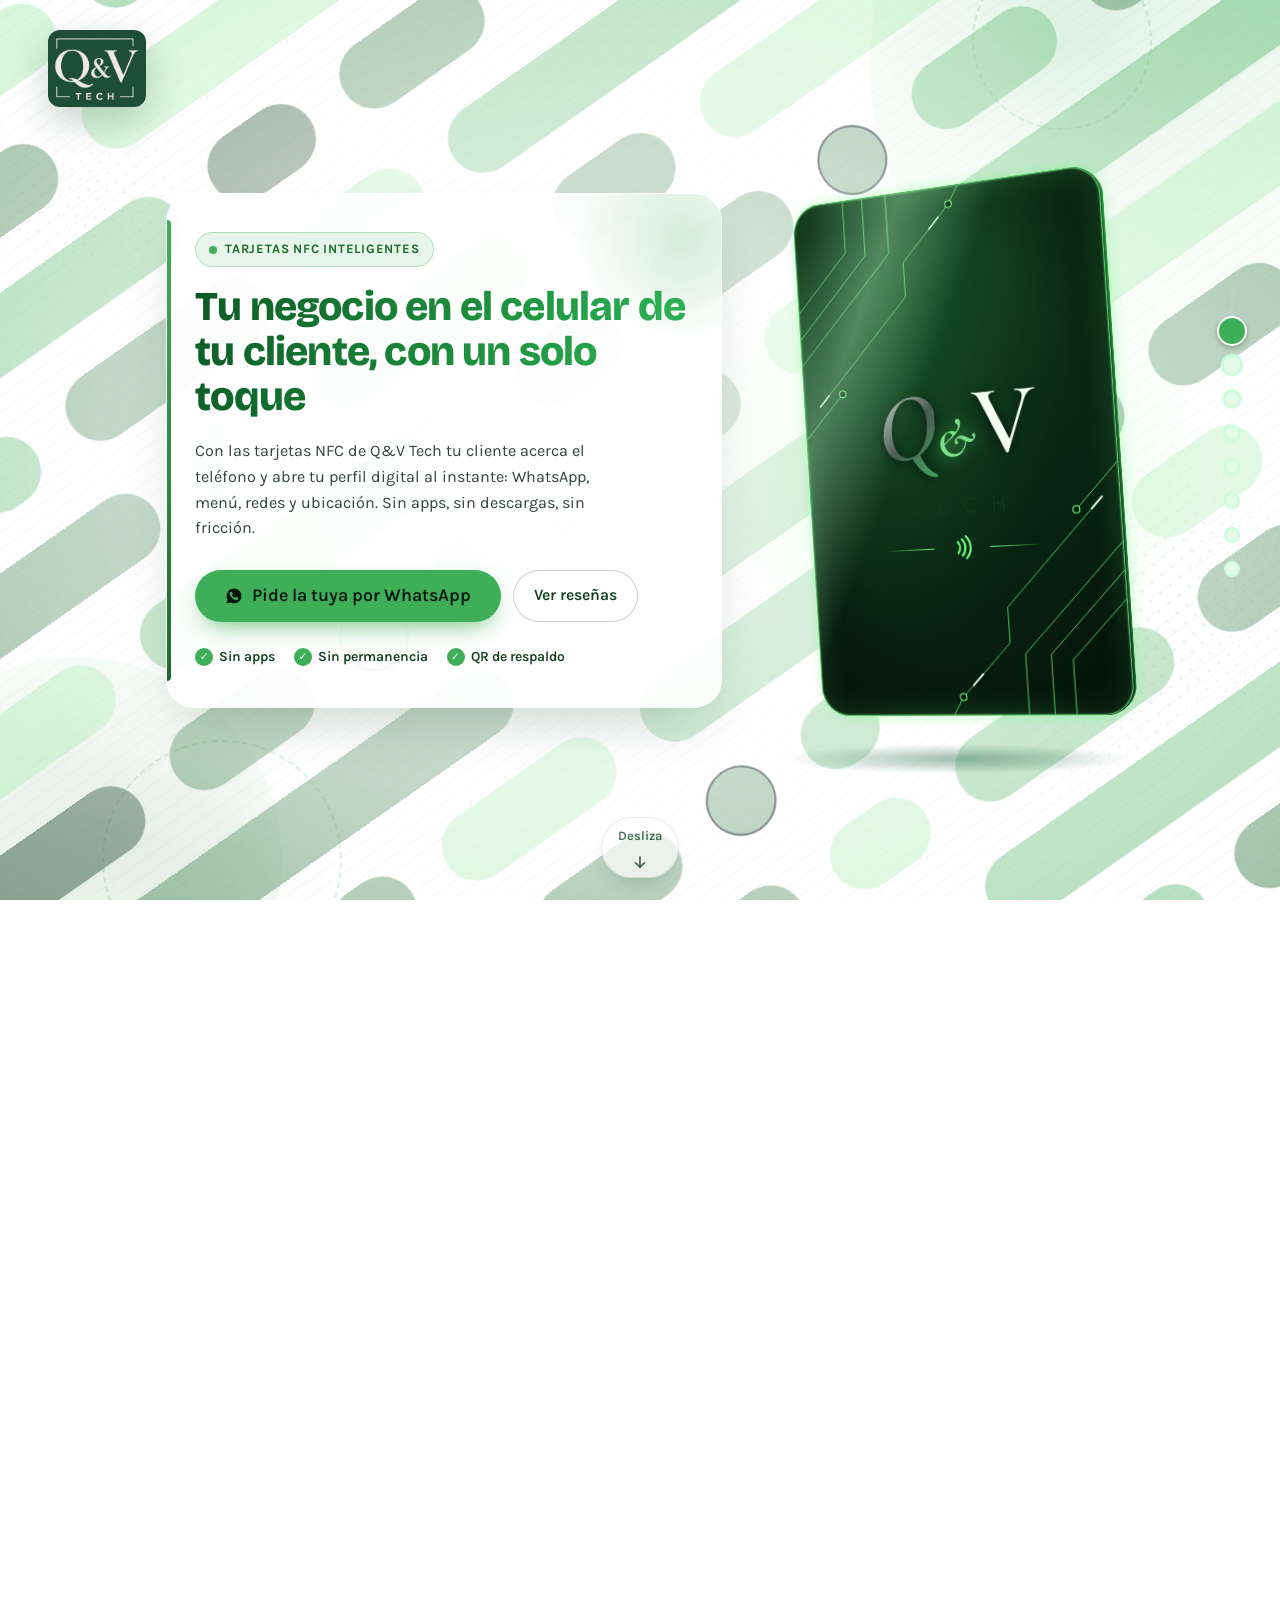
==== commit eb3d5a35: "Add files via upload" ====
--- a/index.html
+++ b/index.html
@@ -51,6 +51,7 @@
   <link rel="stylesheet" href="css/16-rendimiento.css">
   <link rel="stylesheet" href="css/17-movil.css">
   <link rel="stylesheet" href="css/18-movil-mejorado.css">
+  <link rel="stylesheet" href="css/19-movil-calmo.css">
   <link rel="stylesheet" href="css/40-temas.css">
 
   <!-- Temas de festividad (se aplica al instante para evitar parpadeo) -->
@@ -186,7 +187,7 @@
     <section class="section" id="por-que-nfc">
       <div class="content">
         <div class="reveal">
-          <h1 class="title-why">Porque te diferencia del resto, optimiza la distribución de tu información y minimiza la dependencia de medios de impresión.</h1>
+          <h1 class="title-why"><span class="t-full">Porque te diferencia del resto, optimiza la distribución de tu información y minimiza la dependencia de medios de impresión.</span><span class="t-short">Te diferencias, compartes sin errores y usas menos papel.</span></h1>
           <p class="sub">El mismo gesto de siempre, con un resultado distinto.</p>
         </div>
         
@@ -194,21 +195,21 @@
           <div class="card">
             <span class="ico"><svg viewBox="0 0 24 24"><path d="m12 3 2.5 5.6 6.1.7-4.5 4.1 1.2 6-5.3-3-5.3 3 1.2-6L3.4 9.3l6.1-.7L12 3Z"/></svg></span>
             <h3>Impacto inmediato</h3>
-            <p>Te diferencias de la competencia desde el primer contacto con tu cliente.</p>
+            <p><span class="t-full">Te diferencias de la competencia desde el primer contacto con tu cliente.</span><span class="t-short">Destacas desde el primer contacto.</span></p>
           </div>
           <div class="card">
             <span class="ico"><svg viewBox="0 0 24 24"><path d="M20 6 9 17l-5-5"/></svg></span>
             <h3>Cero errores al compartir datos</h3>
-            <p>Tu información llega completa y correcta, sin números mal copiados ni nombres mal escritos.</p>
+            <p><span class="t-full">Tu información llega completa y correcta, sin números mal copiados ni nombres mal escritos.</span><span class="t-short">Tus datos llegan completos y correctos.</span></p>
           </div>
           <div class="card">
             <span class="ico"><svg viewBox="0 0 24 24"><path d="M3 6h18"/><path d="M8 6V4h8v2"/><path d="M6 6l1 14h10l1-14"/></svg></span>
             <h3>Menos papel</h3>
-            <p>Reemplaza las tarjetas tradicionales por una solución reutilizable que no se moja ni se dobla.</p>
-          </div>
-        </div>
-        <p class="rubros-t">Pensado para negocios como</p>
-        <ul class="rubros"><li>Restaurantes y cafés</li><li>Peluquerías y estética</li><li>Profesionales independientes</li><li>Tiendas y emprendimientos</li></ul>
+            <p><span class="t-full">Reemplaza las tarjetas tradicionales por una solución reutilizable que no se moja ni se dobla.</span><span class="t-short">Reutilizable: no se moja ni se dobla.</span></p>
+          </div>
+        </div>
+        <p class="rubros-t"><span class="t-full">Pensado para negocios como</span><span class="t-short">Ideal para</span></p>
+        <ul class="rubros"><li><span class="t-full">Restaurantes y cafés</span><span class="t-short">Restaurantes</span></li><li><span class="t-full">Peluquerías y estética</span><span class="t-short">Peluquerías</span></li><li><span class="t-full">Profesionales independientes</span><span class="t-short">Profesionales</span></li><li><span class="t-full">Tiendas y emprendimientos</span><span class="t-short">Tiendas</span></li></ul>
       </div>
     </section>
 
--- a/css/18-movil-mejorado.css
+++ b/css/18-movil-mejorado.css
@@ -21,7 +21,7 @@
     --m-left:16px;          /* margen izquierdo */
     --m-right:38px;         /* espacio reservado para los puntos laterales */
     --m-top:calc(env(safe-area-inset-top) + 20px);
-    --m-bottom:calc(env(safe-area-inset-bottom) + 84px);   /* franja de la burbuja */
+    --m-bottom:calc(env(safe-area-inset-bottom) + 72px);   /* franja de la burbuja */
   }
 
   /* ---------- Puntos laterales: más finos, pegados al borde ---------- */
@@ -44,8 +44,8 @@
     padding:var(--m-top) var(--m-right) var(--m-bottom) var(--m-left);
     display:flex;flex-direction:column;justify-content:flex-start;
     /* difumina el borde inferior solo cuando hay más por ver */
-    -webkit-mask-image:linear-gradient(to bottom,#000 calc(100% - 78px),transparent calc(100% - 66px));
-            mask-image:linear-gradient(to bottom,#000 calc(100% - 78px),transparent calc(100% - 66px));
+    -webkit-mask-image:linear-gradient(to bottom,#000 calc(100% - 66px),transparent calc(100% - 54px));
+            mask-image:linear-gradient(to bottom,#000 calc(100% - 66px),transparent calc(100% - 54px));
   }
   .content::before,.content::after{content:none;}
   .content > :first-child,.ch-content > :first-child{margin-top:auto;}
@@ -92,21 +92,34 @@
   /* ---------- 2 · Cómo funciona: demo del teléfono en miniatura ---------- */
   .sec-how .content{display:flex;}
   .sec-how .grid{grid-template-columns:1fr !important;}
-  .sec-how .card{padding:.8rem .9rem !important;}
-  .sec-how .card p{font-size:.82rem;line-height:1.34;}
+  .sec-how .card{padding:.55rem .8rem !important;}
+  .sec-how .card .ico{width:34px;height:34px;}
+  .sec-how .card{grid-template-columns:34px 1fr;}
+  .sec-how .card h3{font-size:.92rem;margin-bottom:.1rem;}
+  .sec-how .card p{font-size:.78rem;line-height:1.32;}
+  .sec-how h2{font-size:clamp(1.2rem,5.6vw,1.4rem);}
   .sec-how .sub,.sec-how h2{margin-left:auto;margin-right:auto;}
   .sec-how h2::after{margin-left:auto;margin-right:auto;}
   .sec-how .sub{margin-bottom:.4rem;}
   .phone-demo{
     display:flex;                       /* antes estaba oculto en celular */
     width:290px;height:430px;
-    margin:-122px auto -122px;          /* el espacio real = 430 × 0.40 */
-    transform:scale(.40);transform-origin:center center;
-    pointer-events:none;
-    flex:none;
-  }
-  /* En pantallas bajitas no cabe: se oculta solo ahí */
-  @media (max-height:780px){
+    margin:-108px auto -108px;          /* espacio real = 430 × 0.50 */
+    transform:scale(.50);transform-origin:center center;
+    pointer-events:none;flex:none;
+  }
+  /* pantallas de ~700px (iPhone con barras de Safari): demo un poco menor para que quepan las 3 tarjetas */
+  @media (max-height:760px){
+    .phone-demo{margin:-125px auto -125px;transform:scale(.42);}   /* 430 × 0.42 = 181 */
+    .sec-how .grid{gap:.4rem;}
+    .sec-how .sub{margin-bottom:.2rem;}
+  }
+  /* más alto = demo más grande */
+  @media (min-height:800px){
+    .phone-demo{margin:-97px auto -97px;transform:scale(.55);}   /* 430 × 0.55 = 236 */
+  }
+  /* solo en pantallas realmente bajitas se oculta */
+  @media (max-height:640px){
     .phone-demo{display:none;}
   }
 
@@ -190,12 +203,15 @@
   .closing .btn-primary{padding:14px 18px !important;font-size:1rem !important;}
   .closing small{margin-top:1rem;font-size:.74rem;}
 
-  /* ---------- 0 · Portada: se recuperan las insignias ---------- */
+  /* ---------- 0 · Portada: tarjeta grande + insignias ---------- */
   .hero{
-    padding:calc(env(safe-area-inset-top) + 58px) var(--m-right) var(--m-bottom) var(--m-left);
-    gap:10px;
-  }
-  .qv-stage{--w:clamp(70px,calc((100dvh - 560px) / 1.75),150px);}
+    /* la portada no tiene burbuja abajo: ese espacio se lo lleva la tarjeta */
+    padding:calc(env(safe-area-inset-top) + 14px) var(--m-right) calc(env(safe-area-inset-bottom) + 16px) var(--m-left);
+    gap:6px;
+  }
+  /* la tarjeta ocupa todo el alto que sobra (≈ 380px de texto + botones debajo) */
+  .qv-stage{--w:clamp(96px,calc((100dvh - 500px) / 1.6),175px);height:calc(var(--h) + 14px);}
+  .qv-aura{width:min(340px,110%);}
   .slogan-box{padding:1rem 1rem 1rem 1.2rem;}
   .slogan-box h1{font-size:clamp(1.3rem,6.2vw,1.55rem);}
   .slogan-box p{font-size:.86rem;line-height:1.42;}
--- a/css/19-movil-calmo.css
+++ b/css/19-movil-calmo.css
@@ -0,0 +1,61 @@
+/* =====================================================
+   CELULAR (vertical) — SECCIÓN "¿Por qué pasarme a NFC?" MÁS CALMADA
+   -----------------------------------------------------
+   Todo está dentro de @media (max-width:720px) and (orientation:portrait):
+   computador y tablet NO cambian. Textos cortos solo en celular
+   (clases .t-full / .t-short en index.html).
+   ===================================================== */
+.t-short{display:none;}
+
+@media (max-width:720px) and (orientation:portrait){
+
+  .t-full{display:none;}
+  .t-short{display:inline;}
+
+  /* Velo suave: baja el ruido del fondo detrás del texto */
+  #por-que-nfc::before{
+    content:"";position:absolute;inset:0;pointer-events:none;
+    background:linear-gradient(180deg,rgba(255,255,255,.80) 0%,rgba(255,255,255,.62) 55%,rgba(255,255,255,.78) 100%);
+  }
+  #por-que-nfc .content{position:relative;z-index:1;justify-content:center;gap:0;}
+  #por-que-nfc .content > :first-child,
+  #por-que-nfc .content > :last-child{margin-top:0;margin-bottom:0;}
+
+  /* Título: corto, grande y con aire */
+  #por-que-nfc .title-why{
+    font-size:clamp(1.3rem,6.2vw,1.55rem) !important;
+    line-height:1.14;letter-spacing:-.02em;margin:0 auto .2rem;
+  }
+  #por-que-nfc .title-why::after{margin-top:.9rem;}
+  #por-que-nfc .sub{font-size:.88rem;margin:.1rem auto 1rem;opacity:.9;}
+
+  /* Tarjetas: filas planas y livianas (sin sombra, sin brillo) */
+  #por-que-nfc .grid{gap:.55rem;}
+  #por-que-nfc .card,
+  #por-que-nfc.section.is-active .grid.stagger > .card{
+    background:rgba(255,255,255,.78);
+    border:1px solid rgba(63,174,88,.16);
+    box-shadow:none;
+    padding:.7rem .9rem;border-radius:18px;
+    grid-template-columns:40px 1fr;column-gap:.85rem;align-items:center;
+  }
+  #por-que-nfc .card .ico{width:40px;height:40px;border-radius:13px;grid-row:1 / span 2;align-self:center;}
+  #por-que-nfc .card .ico svg{width:20px;height:20px;}
+  #por-que-nfc .card h3{font-size:.98rem;margin:0 0 .12rem;line-height:1.2;}
+  #por-que-nfc .card p{font-size:.82rem;line-height:1.3;}
+  #por-que-nfc .card h3,#por-que-nfc .card p{grid-column:2;}
+
+  /* Rubros: una línea sutil, sin bordes ni pulsos */
+  #por-que-nfc .rubros-t{
+    margin-top:1rem;font-size:.7rem;letter-spacing:.14em;text-transform:uppercase;
+    color:#5d6b64;opacity:.9;
+  }
+  #por-que-nfc .rubros{
+    display:flex;flex-wrap:wrap;justify-content:center;gap:.4rem .45rem;margin-top:.6rem;
+  }
+  #por-que-nfc .rubros li{
+    display:block;padding:.28rem .75rem;font-size:.76rem;font-weight:600;
+    background:rgba(63,174,88,.10);border:0;color:#2f6b3f;
+    animation:none;box-shadow:none;
+  }
+}
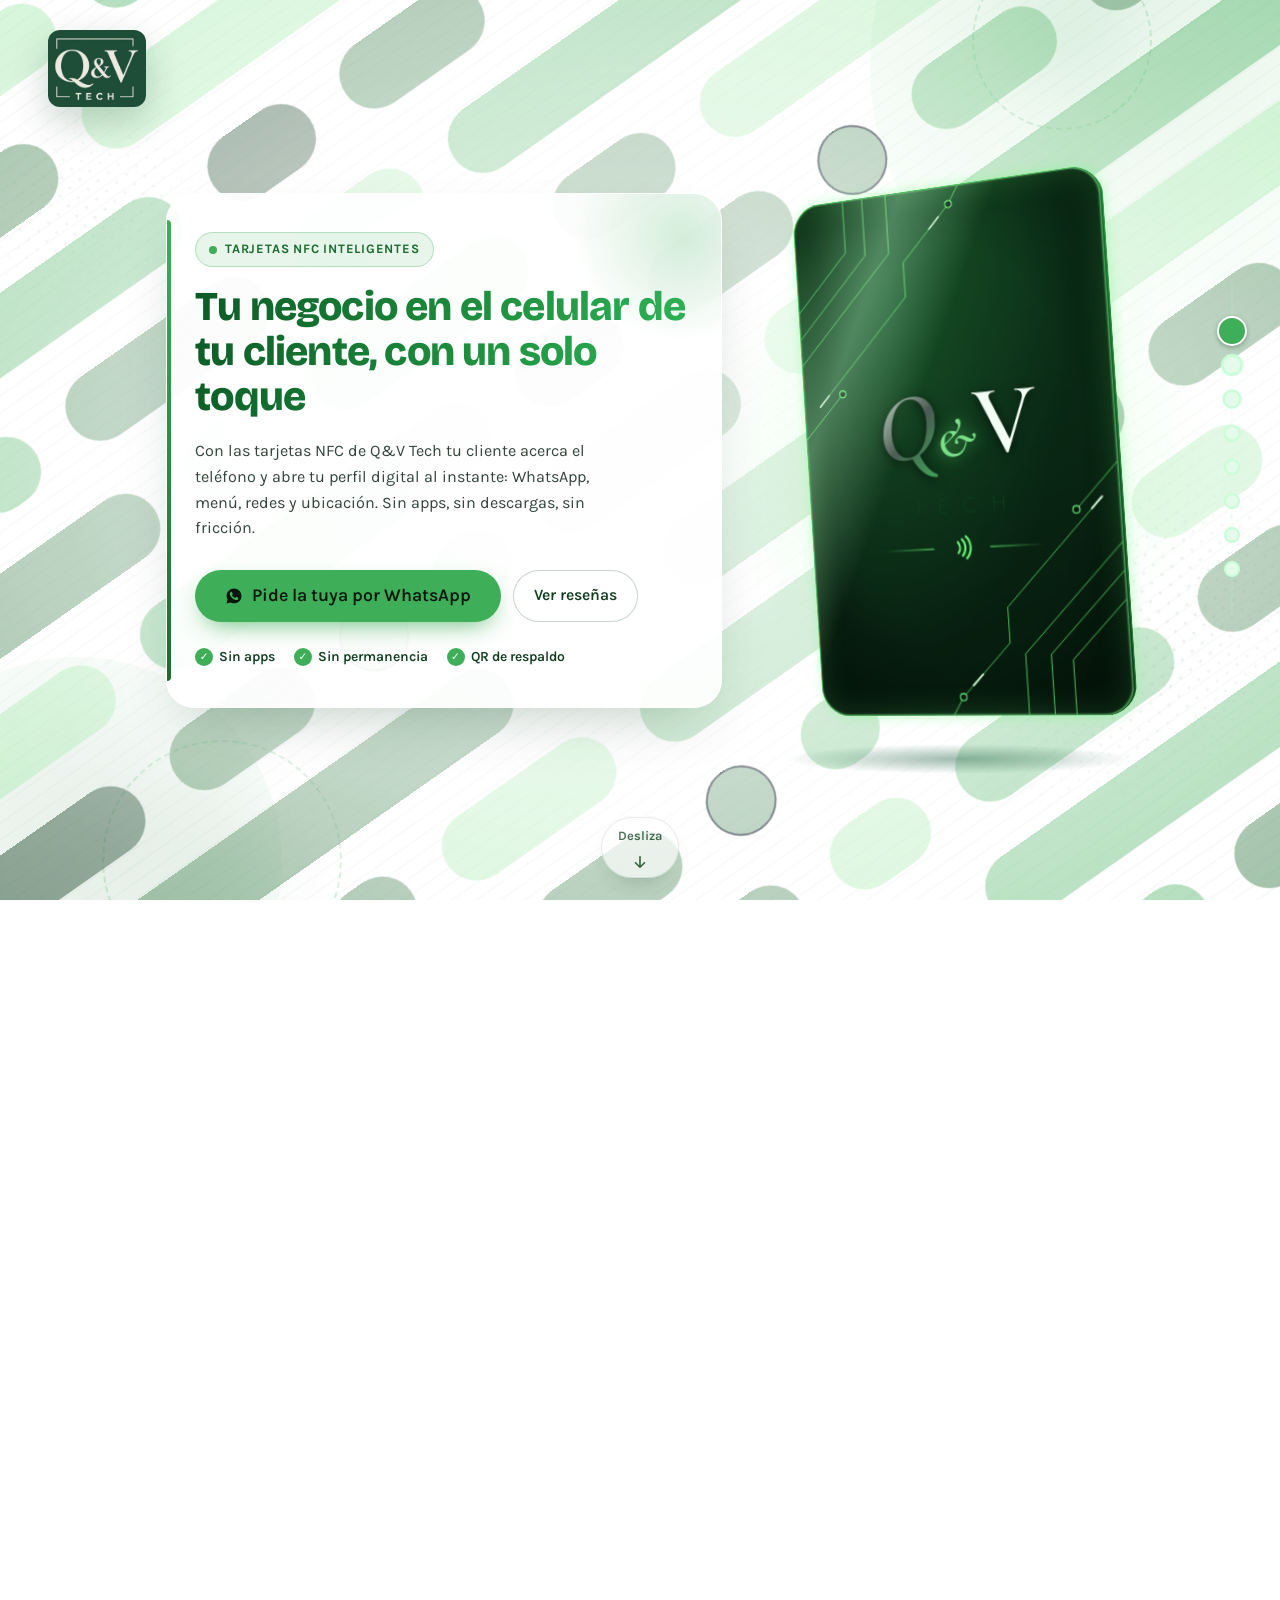
==== commit 1e8b0306: "Add files via upload" ====
--- a/index.html
+++ b/index.html
@@ -22,7 +22,9 @@
   <meta property="og:type" content="website">
   <meta property="og:title" content="Q&V Tech — Tarjetas NFC para tu negocio">
   <meta property="og:description" content="Un toque y tu cliente ve todo tu negocio: WhatsApp, menú, redes y ubicación.">
-  <meta property="og:image" content="images/logo.jpg">
+  <meta property="og:image" content="https://www.qvtech.lat/images/logo.jpg">
+  <meta property="og:url" content="https://www.qvtech.lat/">
+  <link rel="canonical" href="https://www.qvtech.lat/">
   <meta property="og:locale" content="es_CL">
 
   <!-- ========================================== -->
@@ -122,7 +124,7 @@
             <p>Con las tarjetas NFC de Q&amp;V Tech tu cliente acerca el teléfono y abre tu perfil digital al instante: WhatsApp, menú, redes y ubicación. Sin apps, sin descargas, sin fricción.</p>
             
             <div class="hero-actions">
-              <a class="btn btn-primary" href="https://wa.me/56965282117?text=Hola%20Q%26V%20Tech%2C%20quiero%20una%20tarjeta%20NFC%20para%20mi%20negocio" target="_blank" rel="noopener">
+              <a class="btn btn-primary" href="https://wa.me/56938666051?text=Hola%20Q%26V%20Tech%2C%20quiero%20una%20tarjeta%20NFC%20para%20mi%20negocio" target="_blank" rel="noopener">
                 <svg viewBox="0 0 24 24" fill="currentColor" aria-hidden="true"><path d="M12.04 2C6.58 2 2.13 6.45 2.13 11.91c0 1.75.46 3.39 1.26 4.82L2 22l5.42-1.36a9.9 9.9 0 0 0 4.62 1.14h.01c5.46 0 9.9-4.45 9.9-9.9C21.95 6.45 17.5 2 12.04 2Zm5.8 14.02c-.24.68-1.4 1.3-1.94 1.38-.5.08-1.12.11-1.8-.11-.42-.13-.95-.3-1.64-.6-2.9-1.25-4.8-4.17-4.94-4.37-.14-.2-1.18-1.57-1.18-3 0-1.42.75-2.12 1.02-2.41.27-.29.58-.36.78-.36h.56c.18 0 .42-.07.65.5.24.58.82 2 .89 2.15.07.14.11.31.02.5-.09.19-.14.31-.28.47-.14.16-.29.36-.42.48-.14.13-.28.28-.12.55.16.27.71 1.18 1.53 1.91 1.05.94 1.94 1.24 2.21 1.38.27.14.43.11.59-.07.16-.18.68-.79.86-1.06.18-.27.36-.22.6-.13.24.09 1.53.72 1.79.85.26.13.43.19.5.3.07.11.07.63-.17 1.3Z"/></svg>
                 Pide la tuya por WhatsApp
               </a>
@@ -456,14 +458,14 @@
         <p class="cta-note">Sin formularios ni esperas: escríbenos por WhatsApp y te enviamos el valor exacto de tu tarjeta y tu perfil.</p>
         
         <div class="hero-actions">
-          <a class="btn btn-primary" href="https://wa.me/56965282117?text=Hola%20Q%26V%20Tech%2C%20quiero%20una%20tarjeta%20NFC%20para%20mi%20negocio" target="_blank" rel="noopener">
+          <a class="btn btn-primary" href="https://wa.me/56938666051?text=Hola%20Q%26V%20Tech%2C%20quiero%20una%20tarjeta%20NFC%20para%20mi%20negocio" target="_blank" rel="noopener">
             <svg viewBox="0 0 24 24" fill="currentColor" aria-hidden="true"><path d="M12.04 2C6.58 2 2.13 6.45 2.13 11.91c0 1.75.46 3.39 1.26 4.82L2 22l5.42-1.36a9.9 9.9 0 0 0 4.62 1.14h.01c5.46 0 9.9-4.45 9.9-9.9C21.95 6.45 17.5 2 12.04 2Zm5.8 14.02c-.24.68-1.4 1.3-1.94 1.38-.5.08-1.12.11-1.8-.11-.42-.13-.95-.3-1.64-.6-2.9-1.25-4.8-4.17-4.94-4.37-.14-.2-1.18-1.57-1.18-3 0-1.42.75-2.12 1.02-2.41.27-.29.58-.36.78-.36h.56c.18 0 .42-.07.65.5.24.58.82 2 .89 2.15.07.14.11.31.02.5-.09.19-.14.31-.28.47-.14.16-.29.36-.42.48-.14.13-.28.28-.12.55.16.27.71 1.18 1.53 1.91 1.05.94 1.94 1.24 2.21 1.38.27.14.43.11.59-.07.16-.18.68-.79.86-1.06.18-.27.36-.22.6-.13.24.09 1.53.72 1.79.85.26.13.43.19.5.3.07.11.07.63-.17 1.3Z"/></svg>
-            +56 9 6528 2117
+            +56 9 3866 6051
           </a>
           <button class="btn btn-ghost" data-goto="0">Volver al inicio</button>
         </div>
         
-        <small>© <span id="year">2026</span> Q&amp;V Tech · Tarjetas NFC para negocios</small>
+        <small>© <span id="year">2026</span> Q&amp;V Tech · Tarjetas NFC para negocios · <a class="legal-link" href="privacidad/">Política de privacidad</a></small>
       </div>
     </section>
 
@@ -480,7 +482,8 @@
     "@type": "LocalBusiness",
     "name": "Q&V Tech",
     "description": "Tarjetas NFC inteligentes y perfiles digitales para negocios en Chile.",
-    "telephone": "+56965282117",
+    "telephone": "+56938666051",
+    "url": "https://www.qvtech.lat/",
     "areaServed": "CL",
     "logo": "images/logo.jpg"
   }
--- a/css/07-contenido.css
+++ b/css/07-contenido.css
@@ -126,3 +126,7 @@
 @media (max-width:720px){.scroll-hint{bottom:14px;font-size:.72rem;}}
 
 
+
+/* Enlace discreto a la política de privacidad (pie de la última sección) */
+.closing small .legal-link{color:#4c6b5a !important;text-decoration:underline;text-underline-offset:3px;white-space:nowrap;font-weight:600}
+.closing small .legal-link:hover{color:#1d6b2f !important}
